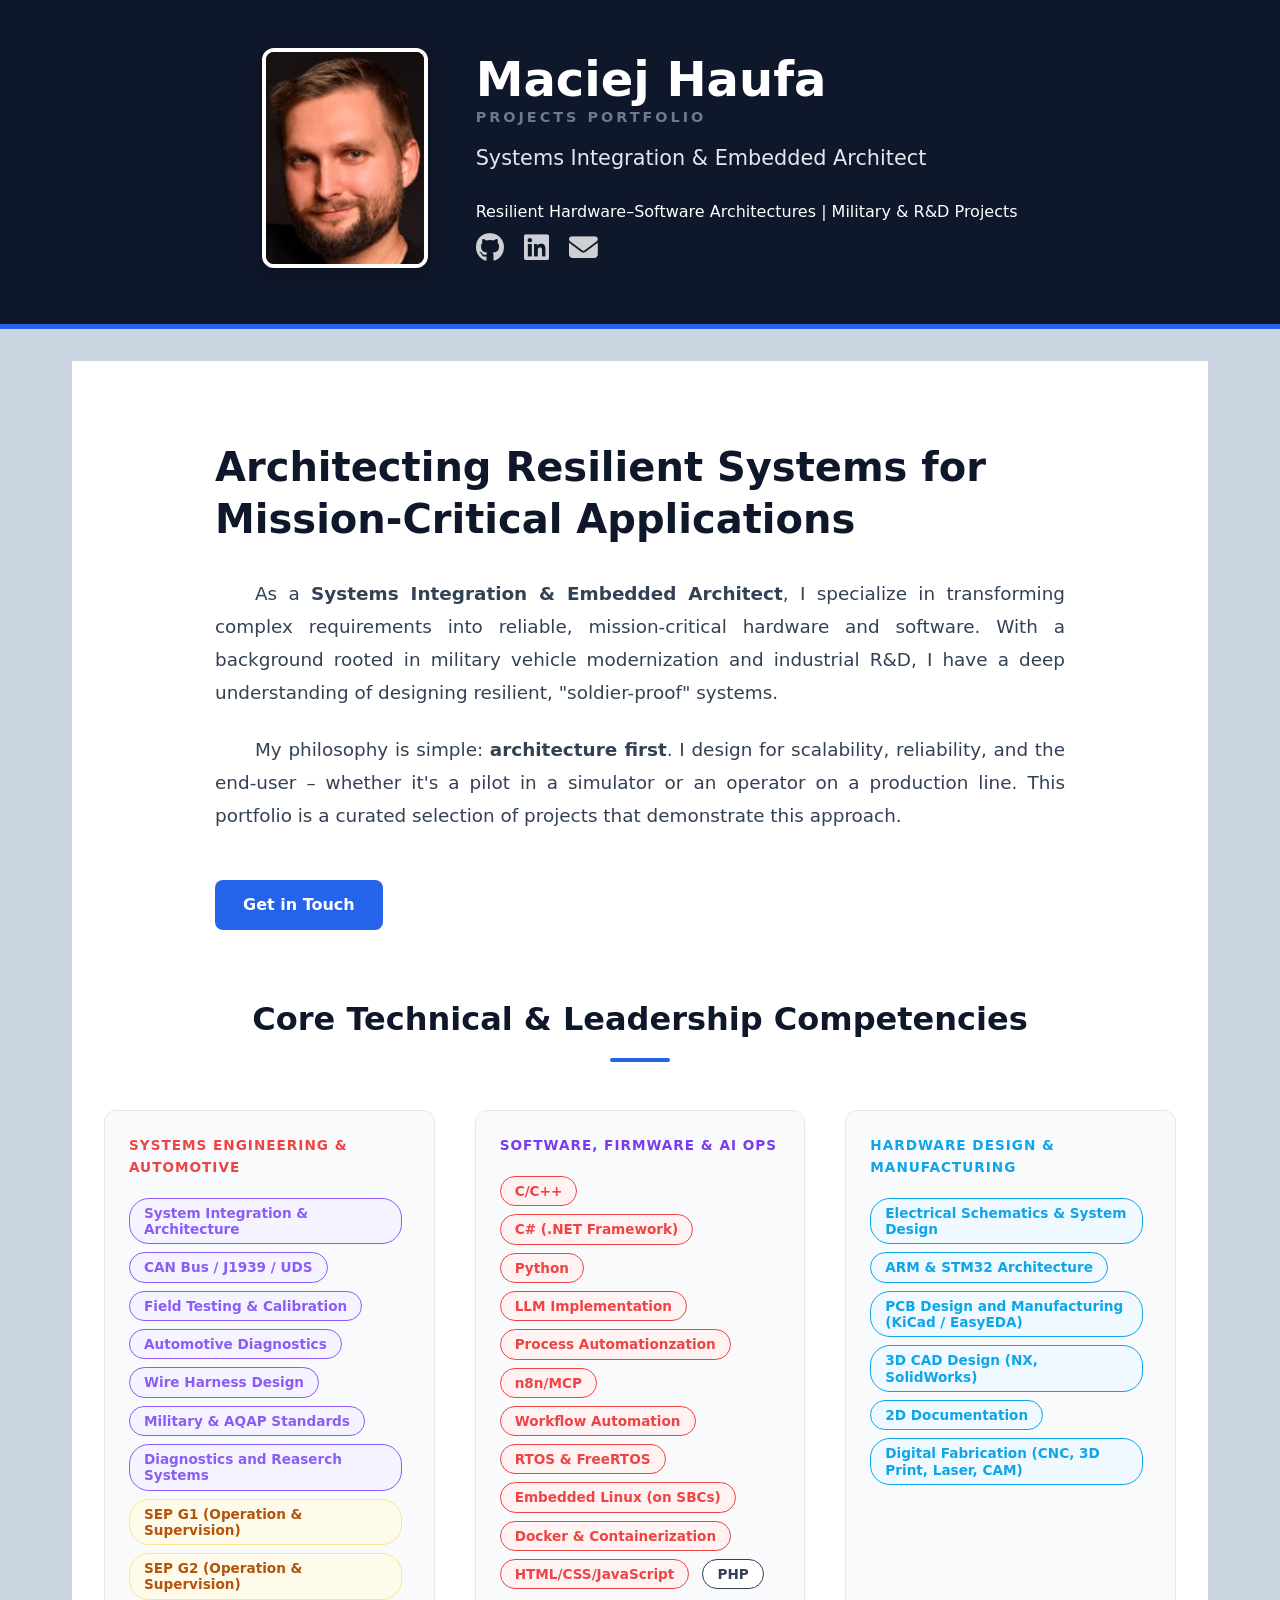
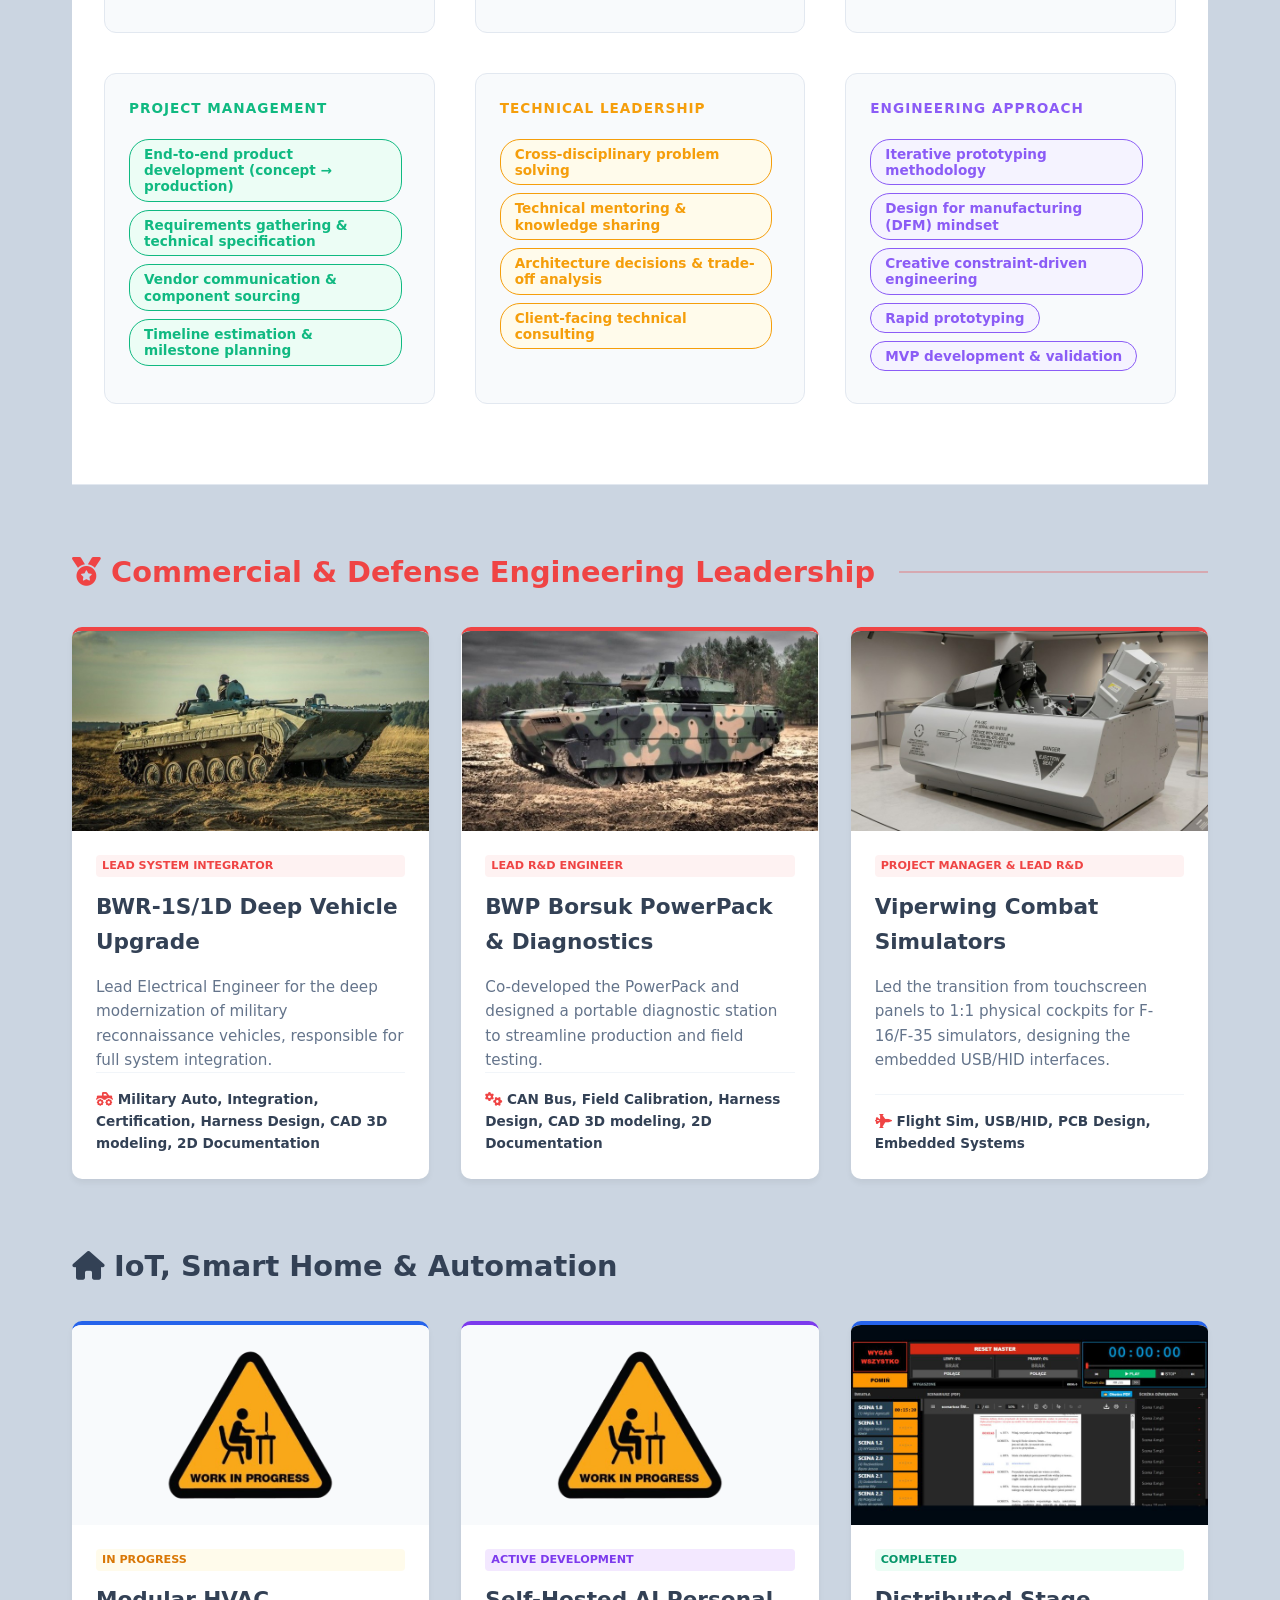
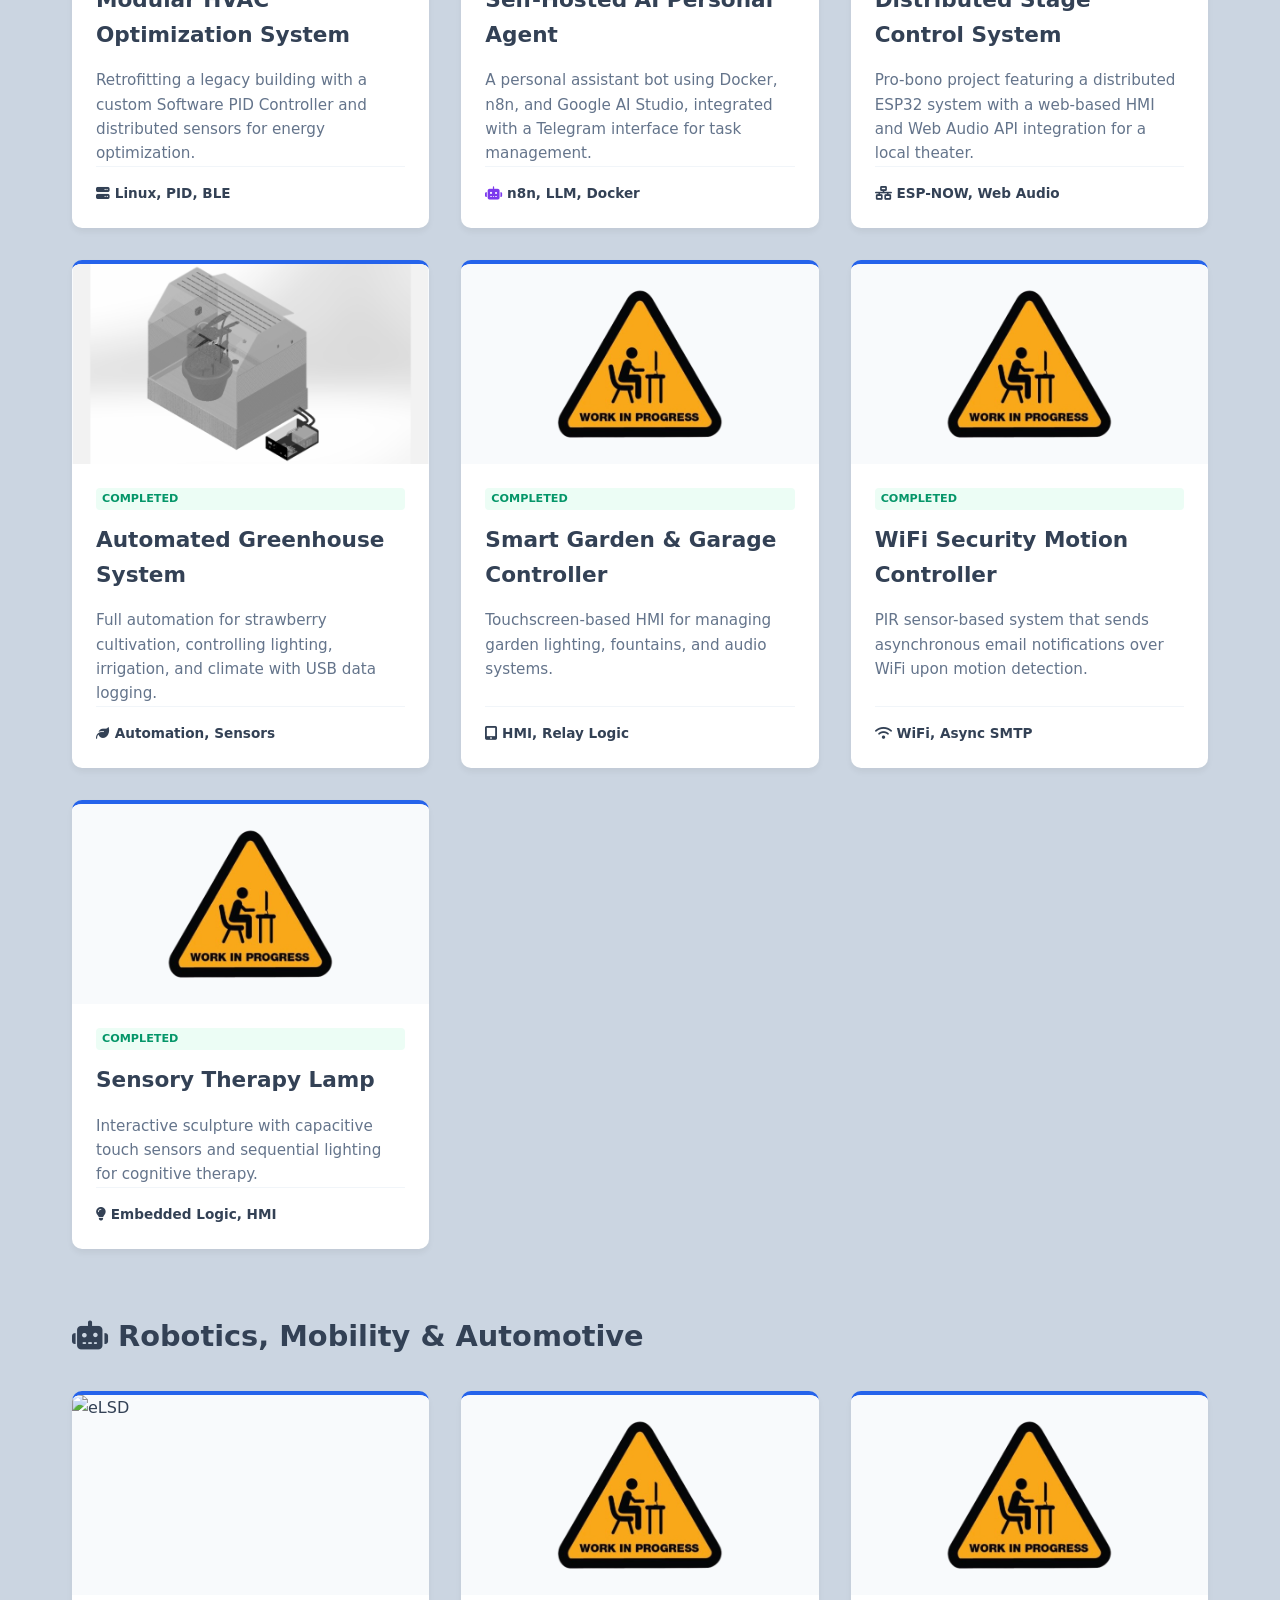
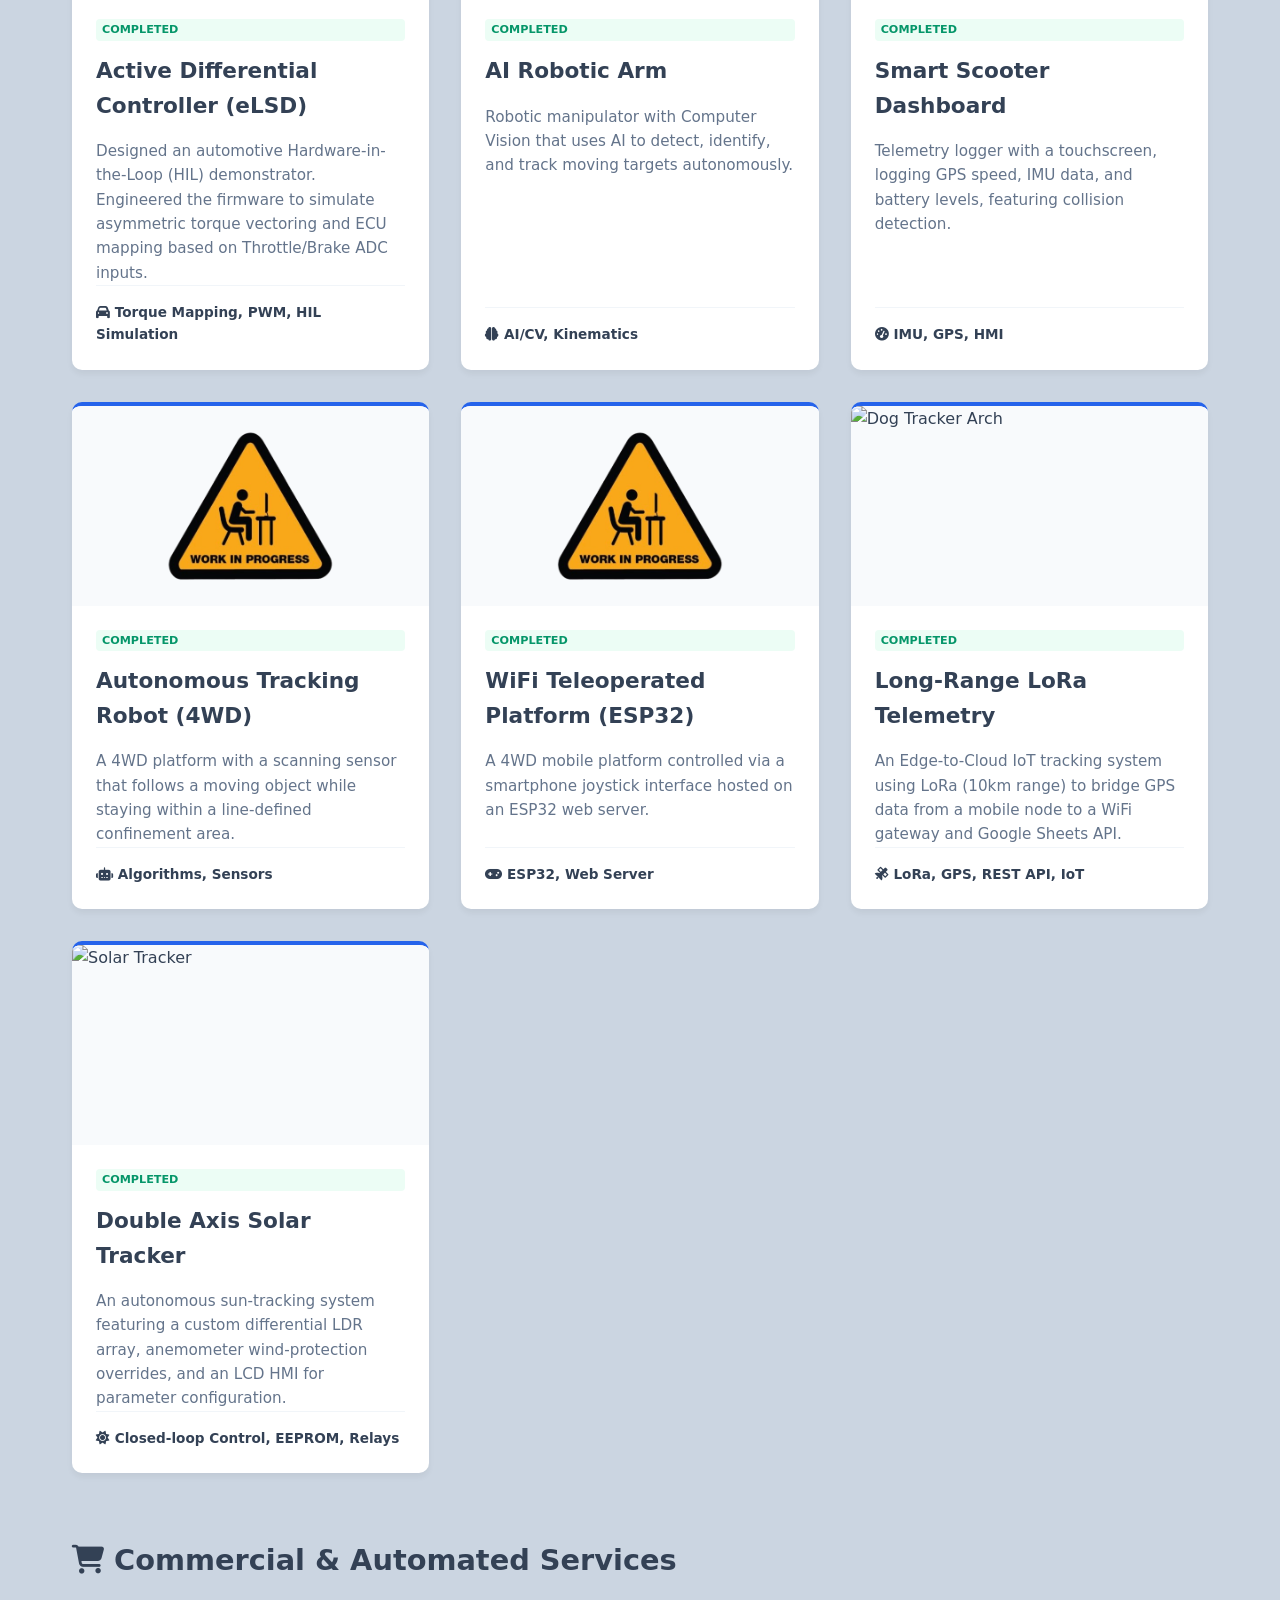
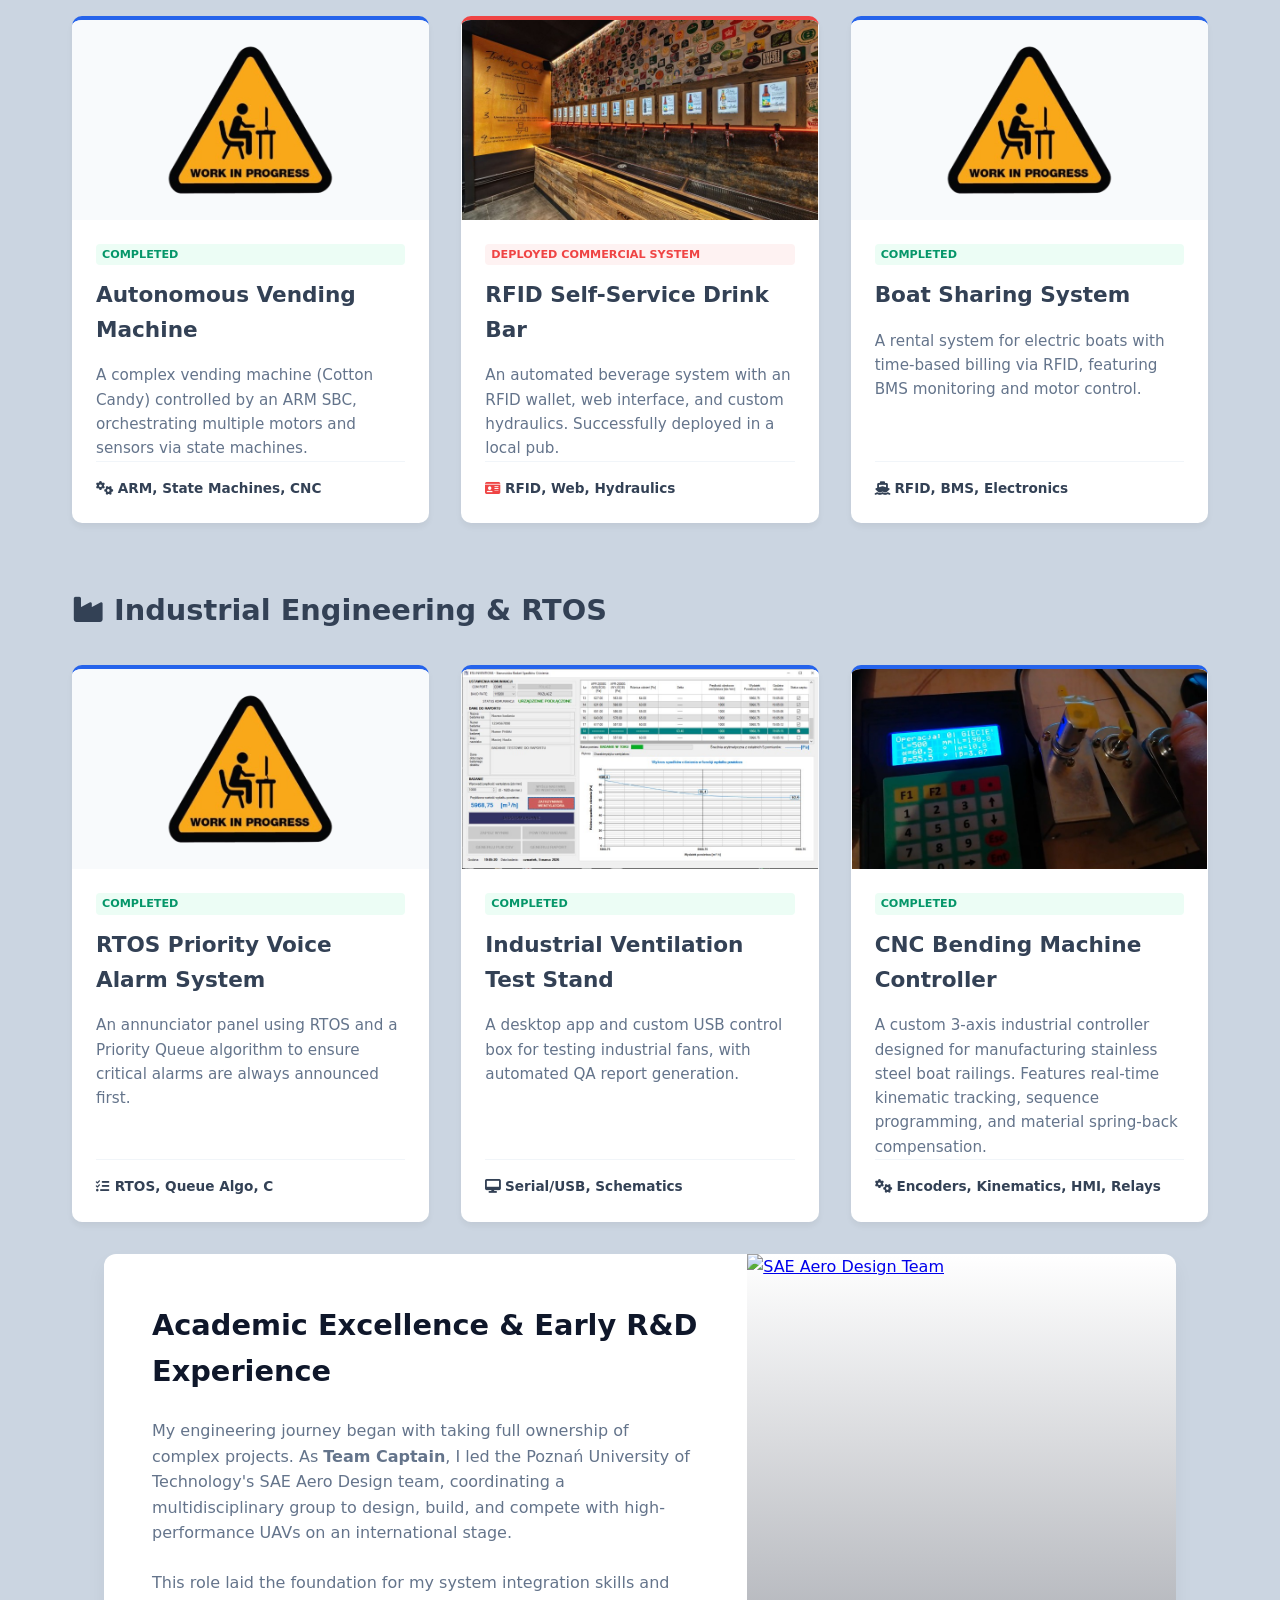
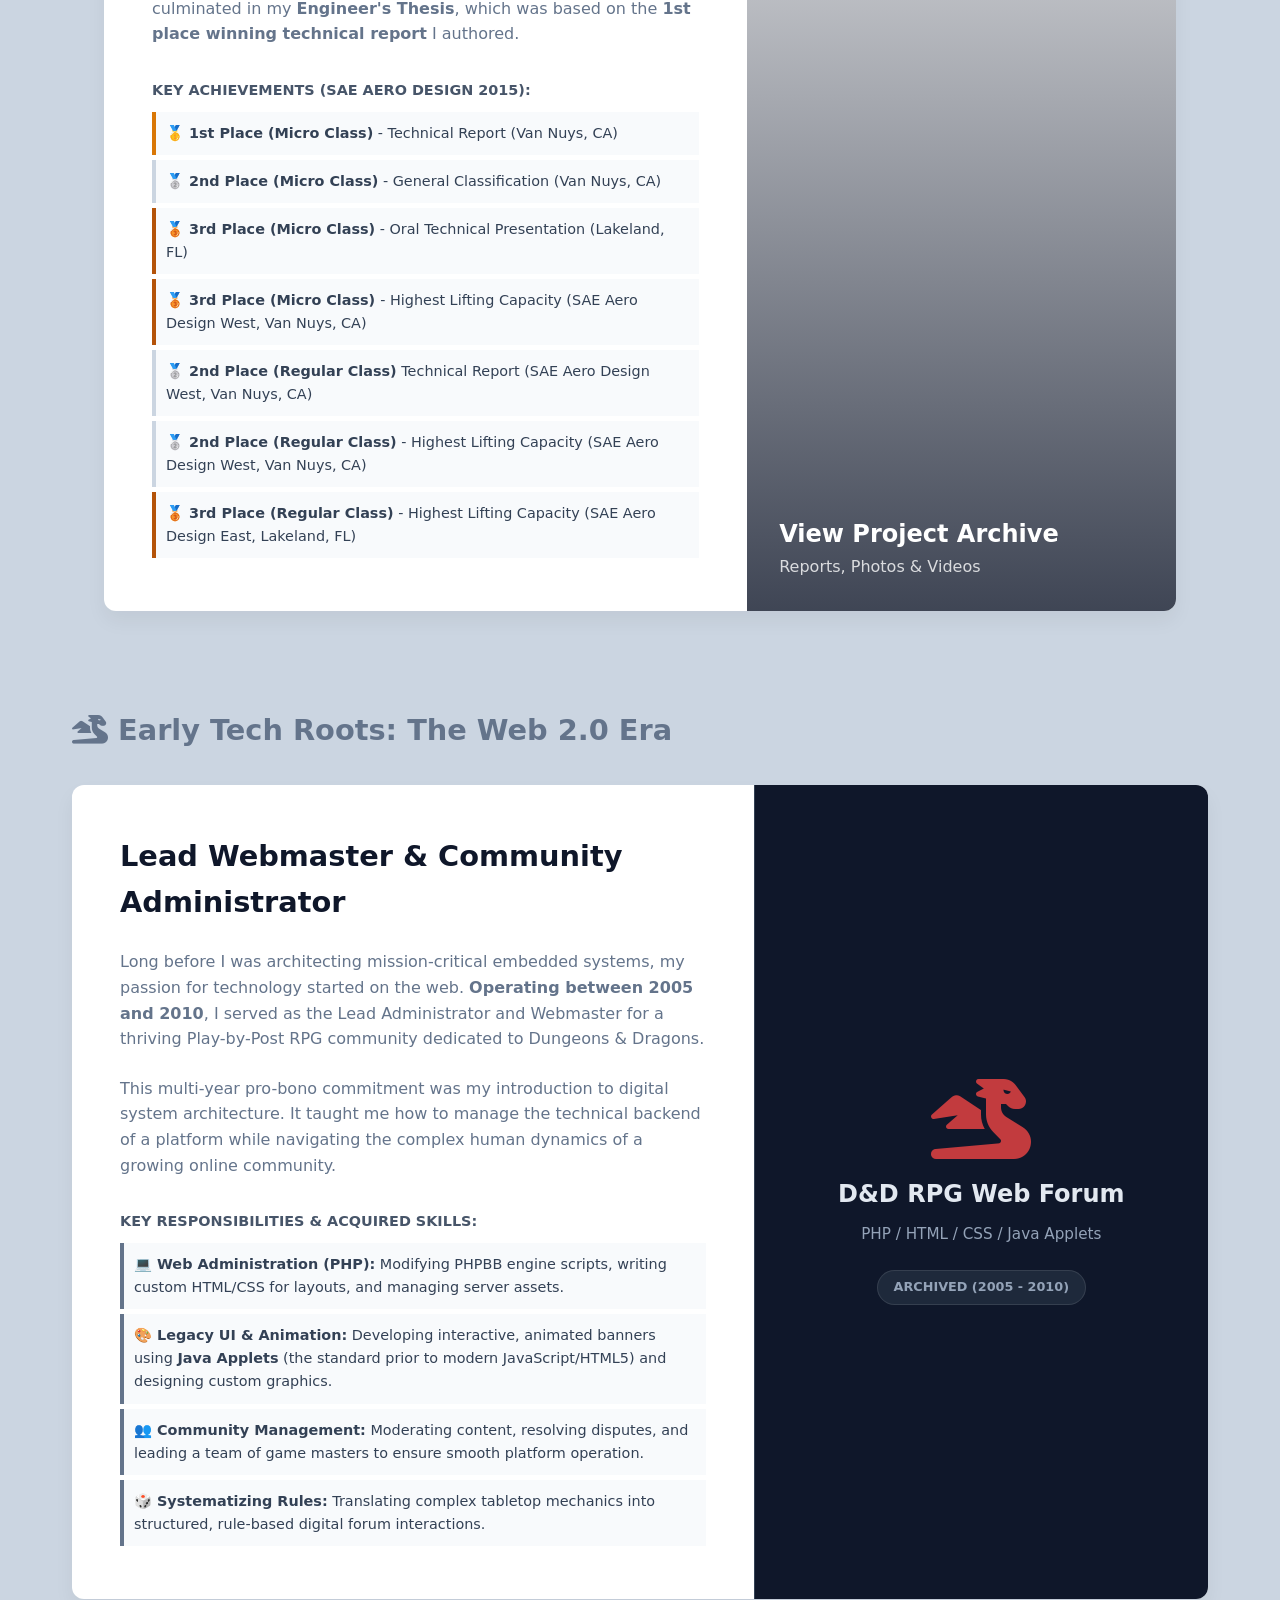
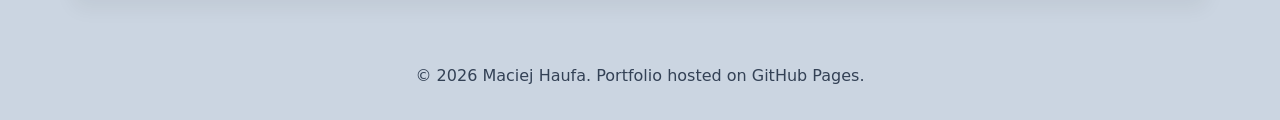
==== index.html @ 53b90d8c "Update index.html" ====
<!DOCTYPE html>
<html lang="en">
<head>
    <meta charset="UTF-8">
    <meta name="viewport" content="width=device-width, initial-scale=1.0">
    <title>Maciej Haufa - Portfolio</title>
    <!-- Social Media Meta Tags -->
    <meta property="og:title" content="Maciej Haufa - Engineering Portfolio">
    <meta property="og:description" content="Systems Integration & Embedded Architect">
    <meta property="og:image" content="https://raw.githubusercontent.com/maciejhaufa-dev/maciejhaufa-dev.github.io/main/images/og-image.jpg">
    <meta property="og:url" content="https://maciejhaufa-dev.github.io">
    <meta name="twitter:card" content="summary_large_image">
    <!-- Ikony -->
    <link rel="stylesheet" href="https://cdnjs.cloudflare.com/ajax/libs/font-awesome/6.4.0/css/all.min.css">
    <!-- plik CSS -->
    <link rel="stylesheet" href="css/style.css">
</head>
<body>

    <header>
        <div class="header-content">
            <div class="header-photo">
                <img src="images/profile.jpg" alt="Maciej Haufa" class="profile-img" onerror="this.style.display='none'">
            </div>
            <div class="header-text">
                <h1>Maciej Haufa</h1>
                <div class="portfolio-label">Projects Portfolio</div>
                <p class="subtitle">Systems Integration & Embedded Architect</p>
                <p class="tagline">Resilient Hardware–Software Architectures | Military & R&D Projects</p>
                <div class="social-links">
                    <a href="https://github.com/maciejhaufa-dev" target="_blank" title="GitHub"><i class="fab fa-github"></i></a>
                    <a href="https://www.linkedin.com/in/maciej-h-b23369161/" target="_blank" title="LinkedIn"><i class="fab fa-linkedin"></i></a>
                    <a href="mailto:maciej.haufa@gmail.com" title="Email"><i class="fas fa-envelope"></i></a>
                </div>
            </div>
        </div>
    </header>

       <div class="container">    
<!-- ================== BIO & SKILLS SECTION ================== -->
<section class="intro-section">
    <div class="intro-container">

        <!-- LEWA KOLUMNA: BIO -->
        <div class="intro-text">
            <h2>Architecting Resilient Systems for Mission-Critical Applications</h2>
            <p>
                As a <strong>Systems Integration & Embedded Architect</strong>, I specialize in transforming complex requirements into reliable, mission-critical hardware and software. With a background rooted in military vehicle modernization and industrial R&D, I have a deep understanding of designing resilient, "soldier-proof" systems.
            </p>
            <p>
                My philosophy is simple: <strong>architecture first</strong>. I design for scalability, reliability, and the end-user – whether it's a pilot in a simulator or an operator on a production line. This portfolio is a curated selection of projects that demonstrate this approach.
            </p>
            <a href="mailto:maciej.haufa@gmail.com" class="contact-btn">Get in Touch</a>
        </div>

        <!-- PRAWA KOLUMNA: SKILLS (teraz jako oddzielny blok na dole) -->
<div class="skills-section-wrapper">
    <h3 class="skills-main-title">Core Technical & Leadership Competencies</h3>
    
<div class="skills-showcase">
            <div class="skills-group">
                <span class="skills-label" style="color: #ef4444;">Systems Engineering & Automotive</span>
                <span class="skill-tag skill-hw">System Integration & Architecture</span>
                <span class="skill-tag skill-hw">CAN Bus / J1939 / UDS</span>
                <span class="skill-tag skill-hw">Field Testing & Calibration</span>
                <span class="skill-tag skill-hw">Automotive Diagnostics</span>
                <span class="skill-tag skill-hw">Wire Harness Design</span>
                <span class="skill-tag skill-hw">Military & AQAP Standards</span>
                <span class="skill-tag skill-hw">Diagnostics and Reaserch Systems</span>
                <span class="skill-tag sep-cert">SEP G1 (Operation & Supervision)</span>
                <span class="skill-tag sep-cert">SEP G2 (Operation & Supervision)</span>
            </div>
            <div class="skills-group">
                <span class="skills-label" style="color: #7c3aed;">Software, Firmware & AI Ops</span>
                <span class="skill-tag skill-a">C/C++</span>
                <span class="skill-tag skill-a">C# (.NET Framework)</span>
                <span class="skill-tag skill-a">Python</span>
                <span class="skill-tag skill-a">LLM Implementation</span>
                <span class="skill-tag skill-a">Process Automationzation</span>
                <span class="skill-tag skill-a">n8n/MCP</span>
                <span class="skill-tag skill-a">Workflow Automation</span>
                <span class="skill-tag skill-a">RTOS & FreeRTOS</span>
                <span class="skill-tag skill-a">Embedded Linux (on SBCs)</span>
                <span class="skill-tag skill-a">Docker & Containerization</span>
                <span class="skill-tag skill-a">HTML/CSS/JavaScript</span>
                <span class="skill-tag skill-sw">PHP</span>
            </div>
            <div class="skills-group">
                <span class="skills-label" style="color: var(--accent-hw);">Hardware Design & Manufacturing</span>
                <span class="skill-tag skill-b">Electrical Schematics & System Design</span>              
                <span class="skill-tag skill-b">ARM & STM32 Architecture</span>
                <span class="skill-tag skill-b">PCB Design and Manufacturing (KiCad / EasyEDA)</span>
                <span class="skill-tag skill-b">3D CAD Design (NX, SolidWorks)</span>
                <span class="skill-tag skill-b">2D Documentation</span>
                <span class="skill-tag skill-b">Digital Fabrication (CNC, 3D Print, Laser, CAM)</span>

            </div>
            <!-- PROJECT MANAGEMENT -->
            <div class="skills-group">
                <span class="skills-label" style="color: #10b981;">Project Management</span>
                <span class="skill-tag skill-pm">End-to-end product development (concept → production)</span>
                <span class="skill-tag skill-pm">Requirements gathering & technical specification</span>
                <span class="skill-tag skill-pm">Vendor communication & component sourcing</span>
                <span class="skill-tag skill-pm">Timeline estimation & milestone planning</span>
            </div>
            
            <!-- TECHNICAL LEADERSHIP -->
            <div class="skills-group">
                <span class="skills-label" style="color: #f59e0b;">Technical Leadership</span>
                <span class="skill-tag skill-lead">Cross-disciplinary problem solving</span>
                <span class="skill-tag skill-lead">Technical mentoring & knowledge sharing</span>
                <span class="skill-tag skill-lead">Architecture decisions & trade-off analysis</span>
                <span class="skill-tag skill-lead">Client-facing technical consulting</span>
            </div>
            
            <!-- APPROACH -->
            <div class="skills-group">
                <span class="skills-label" style="color: #8b5cf6;">Engineering Approach</span>
                <span class="skill-tag skill-approach">Iterative prototyping methodology</span>
                <span class="skill-tag skill-approach">Design for manufacturing (DFM) mindset</span>
                <span class="skill-tag skill-approach">Creative constraint-driven engineering</span>
                <span class="skill-tag skill-approach">Rapid prototyping</span>
                <span class="skill-tag skill-approach">MVP development & validation</span>
            </div>
        </div>

    </div>
</div>
      
        
</section>
    
    
   
        <!-- CATEGORY 0: FLAGSHIP PROJECTS -->
        <div class="category-header">
            <h2 style="color: #ef4444;"><i class="fas fa-medal"></i> Commercial & Defense Engineering Leadership</h2>
            <div class="category-line" style="background: #ef4444; opacity: 0.3;"></div>
        </div>
        <div class="project-grid">

            <a href="projects/bwr-upgrade.html" class="project-card-link">
                <div class="project-card" style="border-top-color: #ef4444;">
                    <div class="card-thumbnail"><img src="images/bwr-upgrade.jpg" alt="BWR Upgrade"></div>
                    <div class="card-content">
                        <span class="status done" style="color: #ef4444; background: #fef2f2;">Lead System Integrator</span>
                        <h3>BWR-1S/1D Deep Vehicle Upgrade</h3>
                        <p class="project-desc">Lead Electrical Engineer for the deep modernization of military reconnaissance vehicles, responsible for full system integration.</p>
                        <div class="tech-stack-mini"><i class="fas fa-truck-monster" style="color: #ef4444;"></i> Military Auto, Integration, Certification, Harness Design, CAD 3D modeling, 2D Documentation</div>
                    </div>
                </div>
            </a>

            <a href="projects/borsuk-powerpack.html" class="project-card-link">
                <div class="project-card" style="border-top-color: #ef4444;">
                    <div class="card-thumbnail"><img src="images/borsuk.jpg" alt="Borsuk PowerPack"></div>
                    <div class="card-content">
                        <span class="status done" style="color: #ef4444; background: #fef2f2;">Lead R&D Engineer</span>
                        <h3>BWP Borsuk PowerPack & Diagnostics</h3>
                        <p class="project-desc">Co-developed the PowerPack and designed a portable diagnostic station to streamline production and field testing.</p>
                        <div class="tech-stack-mini"><i class="fas fa-cogs" style="color: #ef4444;"></i> CAN Bus, Field Calibration, Harness Design, CAD 3D modeling, 2D Documentation</div>
                    </div>
                </div>
            </a>

            <a href="projects/viperwing-simulators.html" class="project-card-link">
                <div class="project-card" style="border-top-color: #ef4444;">
                    <div class="card-thumbnail"><img src="images/viperwing.jpg" alt="Viperwing Simulators"></div>
                    <div class="card-content">
                        <span class="status done" style="color: #ef4444; background: #fef2f2;">Project Manager & Lead R&D</span>
                        <h3>Viperwing Combat Simulators</h3>
                        <p class="project-desc">Led the transition from touchscreen panels to 1:1 physical cockpits for F-16/F-35 simulators, designing the embedded USB/HID interfaces.</p>
                        <div class="tech-stack-mini"><i class="fas fa-fighter-jet" style="color: #ef4444;"></i> Flight Sim, USB/HID, PCB Design, Embedded Systems</div>
                    </div>
                </div>
            </a>
        </div>
        
        <!-- CATEGORY 1: IoT & Smart Home -->
        <div class="category-header">
            <h2><i class="fas fa-home"></i> IoT, Smart Home & Automation</h2>
            <div class="category-line"></div>
        </div>
        <div class="project-grid">

            <a href="javascript:void(0)" class="project-card-link" onclick="alert('Page under construction. Please check back soon!')">
                <div class="project-card">
                    <div class="card-thumbnail"><img src="images/work-in-progress.svg" alt="HVAC System"></div> <!-- hvac-system.jpg -->
                    <div class="card-content">
                        <span class="status wip">In Progress</span>
                        <h3>Modular HVAC Optimization System</h3>
                        <p class="project-desc">Retrofitting a legacy building with a custom Software PID Controller and distributed sensors for energy optimization.</p>
                        <div class="tech-stack-mini"><i class="fas fa-server"></i> Linux, PID, BLE</div>
                    </div>
                </div>
            </a>

            <a href="javascript:void(0)" class="project-card-link" onclick="alert('Page under construction. Please check back soon!')">
                <div class="project-card" style="border-top-color: #7c3aed;">
                    <div class="card-thumbnail"><img src="images/work-in-progress.svg" alt="AI Agent"></div> <!-- ai-agent.jpg -->
                    <div class="card-content">
                        <span class="status wip" style="color: #7c3aed; background: #f3e8ff;">Active Development</span>
                        <h3>Self-Hosted AI Personal Agent</h3>
                        <p class="project-desc">A personal assistant bot using Docker, n8n, and Google AI Studio, integrated with a Telegram interface for task management.</p>
                        <div class="tech-stack-mini"><i class="fas fa-robot" style="color: #7c3aed;"></i> n8n, LLM, Docker</div>
                    </div>
                </div>
            </a>
            
            <a href="projects/stage-system.html" class="project-card-link">
                <div class="project-card">
                    <div class="card-thumbnail"><img src="images/stage-system.jpg" alt="Stage System"></div>
                    <div class="card-content">
                        <span class="status done">Completed</span>
                        <h3>Distributed Stage Control System</h3>
                        <p class="project-desc">Pro-bono project featuring a distributed ESP32 system with a web-based HMI and Web Audio API integration for a local theater.</p>
                        <div class="tech-stack-mini"><i class="fas fa-network-wired"></i> ESP-NOW, Web Audio</div>
                    </div>
                </div>
            </a>

             <a href="projects/automated-greenhouse.html" class="project-card-link">
                <div class="project-card">
                    <div class="card-thumbnail"><img src="images/greenhouse-3d.png" alt="Greenhouse System"></div> <!--greenhouse.jpg-->
                    <div class="card-content">
                        <span class="status done">Completed</span>
                        <h3>Automated Greenhouse System</h3>
                        <p class="project-desc">Full automation for strawberry cultivation, controlling lighting, irrigation, and climate with USB data logging.</p>
                        <div class="tech-stack-mini"><i class="fas fa-leaf"></i> Automation, Sensors</div>
                    </div>
                </div>
            </a>

            <a href="javascript:void(0)" class="project-card-link" onclick="alert('Page under construction. Please check back soon!')">
                <div class="project-card">
                    <div class="card-thumbnail"><img src="images/work-in-progress.svg" alt="Garden Controller"></div> <!--garden-controller.jpg-->
                    <div class="card-content">
                        <span class="status done">Completed</span>
                        <h3>Smart Garden & Garage Controller</h3>
                        <p class="project-desc">Touchscreen-based HMI for managing garden lighting, fountains, and audio systems.</p>
                        <div class="tech-stack-mini"><i class="fas fa-tablet-alt"></i> HMI, Relay Logic</div>
                    </div>
                </div>
            </a>

            <a href="javascript:void(0)" class="project-card-link" onclick="alert('Page under construction. Please check back soon!')">
                <div class="project-card">
                    <div class="card-thumbnail"><img src="images/work-in-progress.svg" alt="Motion Controller"></div> <!--motion-controller.jpg-->
                    <div class="card-content">
                        <span class="status done">Completed</span>
                        <h3>WiFi Security Motion Controller</h3>
                        <p class="project-desc">PIR sensor-based system that sends asynchronous email notifications over WiFi upon motion detection.</p>
                        <div class="tech-stack-mini"><i class="fas fa-wifi"></i> WiFi, Async SMTP</div>
                    </div>
                </div>
            </a>
            
            <a href="javascript:void(0)" class="project-card-link" onclick="alert('Page under construction. Please check back soon!')">
                <div class="project-card">
                    <div class="card-thumbnail"><img src="images/work-in-progress.svg" alt="Therapy Lamp"></div> <!-- therapy-lamp.jpg -->
                    <div class="card-content">
                        <span class="status done">Completed</span>
                        <h3>Sensory Therapy Lamp</h3>
                        <p class="project-desc">Interactive sculpture with capacitive touch sensors and sequential lighting for cognitive therapy.</p>
                        <div class="tech-stack-mini"><i class="fas fa-lightbulb"></i> Embedded Logic, HMI</div>
                    </div>
                </div>
            </a>
        </div>

        <!-- CATEGORY 2: Robotics, Mobility & Automotive -->
        <div class="category-header">
            <h2><i class="fas fa-robot"></i> Robotics, Mobility & Automotive</h2>
            <div class="category-line"></div>
        </div>
        <div class="project-grid">
                     
            <a href="projects/elsd-differential.html" class="project-card-link">
                <div class="project-card">
                    <div class="card-thumbnail"><img src="images/elsd-hero.jpg" alt="eLSD"></div>
                    <div class="card-content">
                        <span class="status done">Completed</span>
                        <h3>Active Differential Controller (eLSD)</h3>
                        <p class="project-desc">Designed an automotive Hardware-in-the-Loop (HIL) demonstrator. Engineered the firmware to simulate asymmetric torque vectoring and ECU mapping based on Throttle/Brake ADC inputs.</p>
                        <div class="tech-stack-mini"><i class="fas fa-car"></i> Torque Mapping, PWM, HIL Simulation</div>
                    </div>
                </div>
            </a>

            <a href="javascript:void(0)" class="project-card-link" onclick="alert('Page under construction. Please check back soon!')">
                <div class="project-card">
                    <div class="card-thumbnail"><img src="images/work-in-progress.svg" alt="Robotic Arm"></div> <!-- robotic-arm.jpg -->
                    <div class="card-content">
                        <span class="status done">Completed</span>
                        <h3>AI Robotic Arm</h3>
                        <p class="project-desc">Robotic manipulator with Computer Vision that uses AI to detect, identify, and track moving targets autonomously.</p>
                        <div class="tech-stack-mini"><i class="fas fa-brain"></i> AI/CV, Kinematics</div>
                    </div>
                </div>
            </a>

             <a href="javascript:void(0)" class="project-card-link" onclick="alert('Page under construction. Please check back soon!')">
                <div class="project-card">
                    <div class="card-thumbnail"><img src="images/work-in-progress.svg" alt="Scooter Dashboard"></div> <!--scooter-dash.jpg-->
                    <div class="card-content">
                        <span class="status done">Completed</span>
                        <h3>Smart Scooter Dashboard</h3>
                        <p class="project-desc">Telemetry logger with a touchscreen, logging GPS speed, IMU data, and battery levels, featuring collision detection.</p>
                        <div class="tech-stack-mini"><i class="fas fa-tachometer-alt"></i> IMU, GPS, HMI</div>
                    </div>
                </div>
            </a>

            <a href="javascript:void(0)" class="project-card-link" onclick="alert('Page under construction. Please check back soon!')">
                <div class="project-card">
                    <div class="card-thumbnail"><img src="images/work-in-progress.svg" alt="Robot Follower"></div><!--robot-follower.jpg-->
                    <div class="card-content">
                        <span class="status done">Completed</span>
                        <h3>Autonomous Tracking Robot (4WD)</h3>
                        <p class="project-desc">A 4WD platform with a scanning sensor that follows a moving object while staying within a line-defined confinement area.</p>
                        <div class="tech-stack-mini"><i class="fas fa-robot"></i> Algorithms, Sensors</div>
                    </div>
                </div>
            </a>

            <a href="javascript:void(0)" class="project-card-link" onclick="alert('Page under construction. Please check back soon!')">
                <div class="project-card">
                    <div class="card-thumbnail"><img src="images/work-in-progress.svg" alt="WiFi Platform"></div> <!--wifi-platform.jpg-->
                    <div class="card-content">
                        <span class="status done">Completed</span>
                        <h3>WiFi Teleoperated Platform (ESP32)</h3>
                        <p class="project-desc">A 4WD mobile platform controlled via a smartphone joystick interface hosted on an ESP32 web server.</p>
                        <div class="tech-stack-mini"><i class="fas fa-gamepad"></i> ESP32, Web Server</div>
                    </div>
                </div>
            </a>
            <a href="projects/lora-dog-tracker.html" class="project-card-link">
                <div class="project-card">
                    <div class="card-thumbnail"><img src="images/dog-tracker-arch.png" alt="Dog Tracker Arch"></div>
                    <div class="card-content">
                        <span class="status done">Completed</span>
                        <h3>Long-Range LoRa Telemetry</h3>
                        <p class="project-desc">An Edge-to-Cloud IoT tracking system using LoRa (10km range) to bridge GPS data from a mobile node to a WiFi gateway and Google Sheets API.</p>
                        <div class="tech-stack-mini"><i class="fas fa-satellite"></i> LoRa, GPS, REST API, IoT</div>
                    </div>
                </div>
            </a>
            <a href="projects/solar-tracker.html" class="project-card-link">
                 <div class="project-card">
                    <div class="card-thumbnail"><img src="images/solar-tracker-3d.jpg" alt="Solar Tracker"></div>
                    <div class="card-content">
                        <span class="status done">Completed</span>
                        <h3>Double Axis Solar Tracker</h3>
                        <p class="project-desc">An autonomous sun-tracking system featuring a custom differential LDR array, anemometer wind-protection overrides, and an LCD HMI for parameter configuration.</p>
                        <div class="tech-stack-mini"><i class="fas fa-sun"></i> Closed-loop Control, EEPROM, Relays</div>
                    </div>
                 </div>
            </a>
        </div>

        <!-- CATEGORY 3: Commercial & Automated Services -->
        <div class="category-header">
            <h2><i class="fas fa-shopping-cart"></i> Commercial & Automated Services</h2>
            <div class="category-line"></div>
        </div>
        <div class="project-grid">

            <a href="javascript:void(0)" class="project-card-link" onclick="alert('Page under construction. Please check back soon!')">
                <div class="project-card">
                    <div class="card-thumbnail"><img src="images/work-in-progress.svg" alt="Vending Machine"></div> <!--cotton-candy.jpg-->
                    <div class="card-content">
                        <span class="status done">Completed</span>
                        <h3>Autonomous Vending Machine</h3>
                        <p class="project-desc">A complex vending machine (Cotton Candy) controlled by an ARM SBC, orchestrating multiple motors and sensors via state machines.</p>
                        <div class="tech-stack-mini"><i class="fas fa-cogs"></i> ARM, State Machines, CNC</div>
                    </div>
                </div>
            </a>

                <a href="projects/rfid-drink-bar.htm" class="project-card-link">
                <div class="project-card" style="border-top-color: #ef4444;">
                    <div class="card-thumbnail"><img src="images/eta-rfid-bar.jpg" alt="RFID Drink Bar"></div> <!--drink-bar.jpg-->
                    <div class="card-content">
                        <span class="status done" style="color: #ef4444; background: #fef2f2;">Deployed Commercial System</span>
                        <h3>RFID Self-Service Drink Bar</h3>
                        <p class="project-desc">An automated beverage system with an RFID wallet, web interface, and custom hydraulics. Successfully deployed in a local pub.</p>
                        <div class="tech-stack-mini"><i class="fas fa-id-card" style="color: #ef4444;"></i> RFID, Web, Hydraulics</div>
                    </div>
                </div>
            </a>

            <a href="javascript:void(0)" class="project-card-link" onclick="alert('Page under construction. Please check back soon!')">
                <div class="project-card">
                    <div class="card-thumbnail"><img src="images/work-in-progress.svg" alt="Boat Sharing"></div> <!--boat-sharing.jpg-->
                    <div class="card-content">
                        <span class="status done">Completed</span>
                        <h3>Boat Sharing System</h3>
                        <p class="project-desc">A rental system for electric boats with time-based billing via RFID, featuring BMS monitoring and motor control.</p>
                        <div class="tech-stack-mini"><i class="fas fa-ship"></i> RFID, BMS, Electronics</div>
                    </div>
                </div>
            </a>
        </div>

        <!-- CATEGORY 4: Industrial Engineering & RTOS -->
        <div class="category-header">
            <h2><i class="fas fa-industry"></i> Industrial Engineering & RTOS</h2>
            <div class="category-line"></div>
        </div>
        <div class="project-grid">

            <a href="javascript:void(0)" class="project-card-link" onclick="alert('Page under construction. Please check back soon!')">
                <div class="project-card">
                    <div class="card-thumbnail"><img src="images/work-in-progress.svg" alt="RTOS Alarm"></div> <!--rtos-alarm.jpg-->
                    <div class="card-content">
                        <span class="status done">Completed</span>
                        <h3>RTOS Priority Voice Alarm System</h3>
                        <p class="project-desc">An annunciator panel using RTOS and a Priority Queue algorithm to ensure critical alarms are always announced first.</p>
                        <div class="tech-stack-mini"><i class="fas fa-tasks"></i> RTOS, Queue Algo, C</div>
                    </div>
                </div>
            </a>

            <a href="projects/sbsc-test-stand.html" class="project-card-link">
                <div class="project-card">
                    <div class="card-thumbnail"><img src="images/sbsc-test-stand.jpg" alt="SBSC Test Stand"></div> 
                    <div class="card-content">
                        <span class="status done">Completed</span>
                        <h3>Industrial Ventilation Test Stand</h3>
                        <p class="project-desc">A desktop app and custom USB control box for testing industrial fans, with automated QA report generation.</p>
                        <div class="tech-stack-mini"><i class="fas fa-desktop"></i> Serial/USB, Schematics</div>
                    </div>
                </div>
            </a>

                        <a href="projects/cnc-bending-machine.html" class="project-card-link">
                <div class="project-card">
                    <div class="card-thumbnail"><img src="images/cnc-bend.jpg" alt="Bending Machine"></div> <!-- Zmień na screen z filmu, np. bending-machine.jpg -->
                    <div class="card-content">
                        <span class="status done">Completed</span>
                        <h3>CNC Bending Machine Controller</h3>
                        <p class="project-desc">
                            A custom 3-axis industrial controller designed for manufacturing stainless steel boat railings. Features real-time kinematic tracking, sequence programming, and material spring-back compensation.
                        </p>
                        <div class="tech-stack-mini"><i class="fas fa-cogs"></i> Encoders, Kinematics, HMI, Relays</div>
                    </div>
                </div>
            </a>
        </div>
        
        <!-- CATEGORY 5: AWARDS & ACHIEVEMENTS -->

<div class="container">
    <div class="academic-card">
        <div class="academic-text">
           <h2>Academic Excellence & Early R&D Experience</h2>
            <p>
                My engineering journey began with taking full ownership of complex projects. As <strong>Team Captain</strong>, I led the Poznań University of Technology's SAE Aero Design team, coordinating a multidisciplinary group to design, build, and compete with high-performance UAVs on an international stage.
            </p>
          <p>
                This role laid the foundation for my system integration skills and culminated in my <strong>Engineer's Thesis</strong>, which was based on the <strong>1st place winning technical report</strong> I authored.
        </p>
            
            <h4 style="margin-bottom: 10px; color: #475569;">Key Achievements (SAE Aero Design 2015):</h4>
            <ul style="list-style: none; padding: 0;">
                <li style="background: #f8fafc; padding: 10px; border-left: 4px solid #d97706; margin-bottom: 5px; font-size: 0.9rem;">
                    <strong>🥇 1st Place (Micro Class)</strong> - Technical Report (Van Nuys, CA)
                </li>
                <li style="background: #f8fafc; padding: 10px; border-left: 4px solid #cbd5e1; margin-bottom: 5px; font-size: 0.9rem;">
                    <strong>🥈 2nd Place (Micro Class)</strong> - General Classification (Van Nuys, CA)
                </li>
                <li style="background: #f8fafc; padding: 10px; border-left: 4px solid #b45309; margin-bottom: 5px; font-size: 0.9rem;">
                    <strong>🥉 3rd Place (Micro Class)</strong> - Oral Technical Presentation (Lakeland, FL)
                </li>
                 <li style="background: #f8fafc; padding: 10px; border-left: 4px solid #b45309; margin-bottom: 5px; font-size: 0.9rem;">
                    <strong>🥉 3rd Place (Micro Class) </strong> - Highest Lifting Capacity (SAE Aero Design West, Van Nuys, CA)
                </li>
                <li style="background: #f8fafc; padding: 10px; border-left: 4px solid #cbd5e1; margin-bottom: 5px; font-size: 0.9rem;">
                    <strong>🥈 2nd Place (Regular Class)</strong> Technical Report (SAE Aero Design West, Van Nuys, CA)
                </li>
                   <li style="background: #f8fafc; padding: 10px; border-left: 4px solid #cbd5e1; margin-bottom: 5px; font-size: 0.9rem;">
                    <strong>🥈 2nd Place (Regular Class)</strong> - Highest Lifting Capacity (SAE Aero Design West, Van Nuys, CA)
                </li>
                   <li style="background: #f8fafc; padding: 10px; border-left: 4px solid #b45309; margin-bottom: 5px; font-size: 0.9rem;">
                    <strong> 🥉 3rd Place (Regular Class)</strong> - Highest Lifting Capacity (SAE Aero Design East, Lakeland, FL)
                </li>
            </ul>
        </div>
        <div class="academic-visual">
            <a href="projects/sae-aero-design.html" class="visual-link">
                <img src="images/sae-team-photo.jpg" alt="SAE Aero Design Team">
                <div class="visual-overlay">
                    <h3>View Project Archive</h3>
                    <p>Reports, Photos & Videos</p>
                </div>
            </a>
        </div>
    </div>
</div>
           
         <!-- EARLY ROOTS / COMMUNITY SECTION -->
        <div class="category-header" style="margin-top: 4rem;">
            <h2 style="color: #64748b;"><i class="fas fa-dragon"></i> Early Tech Roots: The Web 2.0 Era</h2>
            <div class="category-line" style="background: #cbd5e1;"></div>
        </div>

        <div class="academic-card" style="margin-bottom: 4rem;">
            <div class="academic-text">
                <h2>Lead Webmaster & Community Administrator</h2>
                <p>
                    Long before I was architecting mission-critical embedded systems, my passion for technology started on the web. <strong>Operating between 2005 and 2010</strong>, I served as the Lead Administrator and Webmaster for a thriving Play-by-Post RPG community dedicated to Dungeons & Dragons.
                </p>
                <p>
                    This multi-year pro-bono commitment was my introduction to digital system architecture. It taught me how to manage the technical backend of a platform while navigating the complex human dynamics of a growing online community.
                </p>
                
                <h4 style="margin-bottom: 10px; color: #475569;">Key Responsibilities & Acquired Skills:</h4>
                <ul style="list-style: none; padding: 0;">
                    <li style="background: #f8fafc; padding: 10px; border-left: 4px solid #64748b; margin-bottom: 5px; font-size: 0.9rem;">
                        <strong>💻 Web Administration (PHP):</strong> Modifying PHPBB engine scripts, writing custom HTML/CSS for layouts, and managing server assets.
                    </li>
                    <li style="background: #f8fafc; padding: 10px; border-left: 4px solid #64748b; margin-bottom: 5px; font-size: 0.9rem;">
                        <strong>🎨 Legacy UI & Animation:</strong> Developing interactive, animated banners using <strong>Java Applets</strong> (the standard prior to modern JavaScript/HTML5) and designing custom graphics.
                    </li>
                    <li style="background: #f8fafc; padding: 10px; border-left: 4px solid #64748b; margin-bottom: 5px; font-size: 0.9rem;">
                        <strong>👥 Community Management:</strong> Moderating content, resolving disputes, and leading a team of game masters to ensure smooth platform operation.
                    </li>
                    <li style="background: #f8fafc; padding: 10px; border-left: 4px solid #64748b; margin-bottom: 5px; font-size: 0.9rem;">
                        <strong>🎲 Systematizing Rules:</strong> Translating complex tabletop mechanics into structured, rule-based digital forum interactions.
                    </li>
                </ul>
            </div>
            
            <!-- Wizualizacja (Bez linku - statyczny baner Archiwum) -->
            <div class="academic-visual" style="background-color: #0f172a; display: flex; align-items: center; justify-content: center; padding: 2rem; border-left: 1px solid #334155;">
                <div style="text-align: center; color: white;">
                    <i class="fas fa-dragon" style="font-size: 5rem; color: #ef4444; margin-bottom: 1rem; opacity: 0.8;"></i>
                    <h3 style="font-size: 1.5rem; margin-bottom: 0.5rem; color: #e2e8f0;">D&D RPG Web Forum</h3>
                    <p style="color: #94a3b8; font-size: 0.95rem; margin-bottom: 1.5rem;">PHP / HTML / CSS / Java Applets</p>
                    <span style="display: inline-block; padding: 6px 16px; background-color: #1e293b; color: #94a3b8; border-radius: 20px; font-size: 0.8rem; font-weight: 600; border: 1px solid rgba(255,255,255,0.1);">
                        ARCHIVED (2005 - 2010)
                    </span>
                </div>
            </div>
        </div>
           
    <footer>
       <center> <p>&copy; <span id="current-year">2026</span> Maciej Haufa. Portfolio hosted on GitHub Pages.</p></center>
    </footer>

    <script src="js/script.js"></script>

</body>
</html>
---- css/style.css ----
/* =====================================================
   VARIABLES
===================================================== */
:root {
    --primary: #2563eb;
    --primary-dark: #1e40af;
    --dark: #0f172a;
    --light: #cbd5e1;
    --text-main: #334155;
    --text-light: #64748b;
    --accent-hw: #0ea5e9;
    --accent-a: #ef4444;
    --accent-b: #7c3aea;
}

/* =====================================================
   RESET & GLOBAL
===================================================== */
* {
    margin: 0;
    padding: 0;
    box-sizing: border-box;
}
html {
    -webkit-text-size-adjust: 100%;
    overflow-x: hidden;
}
body {
    font-family: 'Segoe UI', system-ui, -apple-system, sans-serif;
    line-height: 1.6;
    color: var(--text-main);
    background: var(--light);
    overflow-x: hidden;
    width: 100%;
}

/* =====================================================
   MAIN HEADER (Portfolio Homepage)
===================================================== */
header {
    background: var(--dark);
    color: white;
    padding: 3rem 2rem;
    border-bottom: 5px solid var(--primary);
}
.header-content {
    max-width: 1000px;
    margin: 0 auto;
    display: flex;
    align-items: center;
    justify-content: center;
    gap: 3rem;
    text-align: left;
}
.profile-img {
    height: 220px;
    width: auto;
    max-width: 100%;
    aspect-ratio: 166/221;
    object-fit: cover;
    border-radius: 12px;
    border: 4px solid white;
    box-shadow: 0 4px 15px rgba(0,0,0,0.3);
}
.header-text h1 {
    font-size: 3rem;
    font-weight: 700;
    line-height: 1.1;
}
.portfolio-label {
    font-size: 0.9rem;
    letter-spacing: 3px;
    text-transform: uppercase;
    opacity: 0.7;
    margin-bottom: 0.8rem;
    font-weight: 600;
    color: #94a3b8;
}
.subtitle {
    font-size: 1.3rem;
    color: #e2e8f0;
    margin-bottom: 1.5rem;
    font-weight: 300;
}
.social-links {
    display: flex;
    gap: 20px;
}
.social-links a {
    color: white;
    font-size: 1.8rem;
    transition: all 0.3s;
    opacity: 0.8;
}
.social-links a:hover {
    color: var(--primary);
    opacity: 1;
    transform: translateY(-3px);
}

/* =====================================================
   MAIN CONTAINER (DODAJEMY GO WOKÓŁ KAFELKÓW)
===================================================== */
.container {
    max-width: 1200px;
    margin: 0 auto;
    padding: 2rem;
}

/* =====================================================
   PROJECT CARDS & GRID
===================================================== */
.category-header {
    display: flex;
    align-items: center;
    margin: 4rem 0 2rem 0;
}
.category-header h2 {
    font-size: 1.8rem;
    margin-right: 1.5rem;
    white-space: normal;
}
.category-line {
    flex-grow: 1;
    height: 2px;
    background: #cbd5e1;
    opacity: 0.5;
}

.project-grid {
    display: grid;
    grid-template-columns: repeat(3, 1fr);
    gap: 2rem;
}

.project-card-link {
    text-decoration: none;
    color: inherit;
    display: flex;
}

.project-card {
    background: white;
    border-radius: 10px;
    box-shadow: 0 4px 6px rgba(0,0,0,0.05);
    display: flex;
    flex-direction: column;
    border-top: 4px solid var(--primary);
    transition: 0.2s;
    width: 100%;
    overflow: hidden;
}

.project-card:hover {
    transform: translateY(-5px);
    box-shadow: 0 10px 15px rgba(0,0,0,0.1);
}

.card-thumbnail {
    width: 100%;
    height: 200px;
    overflow: hidden;
    background-color: #f8fafc; /* Subtelne tło dla niepasujących obrazków */
}

/* === KLUCZOWA ZMIANA #1: PEŁNY OBRAZ W MINIATURZE === */
.card-thumbnail img {
    width: 100%;
    height: 100%;
    object-fit: contain; /* Pokaż cały obrazek, nie ucinaj */
    transition: transform 0.3s ease-in-out;
}

.project-card:hover .card-thumbnail img {
    transform: scale(1.05);
}

.card-content {
    padding: 1.5rem;
    display: flex;
    flex-direction: column;
    flex-grow: 1;
}
.card-content h3 {
    font-size: 1.35rem;
    font-weight: 700;
    margin-bottom: 0.5rem;
}
.status {
    font-size: 0.7rem;
    text-transform: uppercase;
    font-weight: 800;
    margin-bottom: 0.8rem;
    display: inline-block;
    padding: 2px 6px;
    border-radius: 4px;
}
.status.done { color: #059669; background: #ecfdf5; }
.status.wip { color: #d97706; background: #fffbeb; }
.project-desc {
    color: var(--text-light);
    flex-grow: 1;
    margin-top: 0.5rem;
    font-size: 0.95rem;
}
.tech-stack-mini {
    font-size: 0.85rem;
    font-weight: 600;
    border-top: 1px solid #f1f5f9;
    padding-top: 1rem;
    margin-top: auto;
}

/* =====================================================
   RESPONSIVE
===================================================== */
@media (max-width: 1024px) {
    .project-grid {
        grid-template-columns: repeat(2, 1fr);
    }
}

@media (max-width: 768px) {
    .container {
        padding: 1rem;
    }
    .header-content {
        flex-direction: column;
        text-align: center;
        gap: 1.5rem;
    }
    .header-text {
        text-align: center;
    }
    .header-text h1 {
        font-size: 2.2rem;
    }
    .social-links {
        justify-content: center;
    }
    .profile-img {
        width: 180px;
        height: auto;
    }
    .project-grid {
        grid-template-columns: 1fr;
    }
    .category-header {
        flex-direction: column;
        align-items: flex-start;
        gap: 0.5rem;
    }
    .category-header h2 {
        font-size: 1.4rem;
    }
}

/* =====================================================
   BIO & SKILLS SECTION (UKŁAD PIONOWY, WYJUSTOWANY)
===================================================== */

/* Styl dla całej sekcji */
.intro-section {
    background-color: white;
    padding: 5rem 2rem;
    border-bottom: 1px solid #e2e8f0;
}

/* Kontener główny - pionowy układ */
.intro-container {
    max-width: 1200px;
    margin: 0 auto;
    display: flex;
    flex-direction: column;
    gap: 4rem;
}

/* --- BIO (GÓRA) --- */
.intro-text {
    max-width: 850px;
    margin: 0 auto; /* Centruje kontener na środku ekranu */
    text-align: left;
}

.intro-text h2 {
    font-size: 2.5rem;
    line-height: 1.3;
    margin-bottom: 2rem;
    color: var(--dark);
    text-align: left; /* Tytuł od lewej krawędzi kontenera */
}

.intro-text p {
    font-size: 1.15rem;
    line-height: 1.8;
    margin-bottom: 1.5rem;
    text-align: justify; /* Prawa i lewa krawędź równa */
    text-indent: 2.5rem; /* Książkowe wcięcie akapitu */
    hyphens: auto; /* Zapobiega ogromnym przerwom między słowami */
    -webkit-hyphens: auto;
}

.contact-btn {
    display: inline-block;
    padding: 12px 28px;
    margin-top: 1.5rem;
    text-decoration: none;
    font-weight: 600;
    color: white;
    background-color: var(--primary);
    border-radius: 8px;
    transition: background-color 0.3s;
    text-align: center;
    text-indent: 0; /* Reset wcięcia dla przycisku */
}

.contact-btn:hover {
    background-color: var(--primary-dark);
}

/* --- SKILLS GRID (DÓŁ) --- */

/* Nowy kontener spinający cały blok kompetencji */
.skills-section-wrapper {
    width: 100%;
}

/* Nowy elegancki nagłówek dla całej sekcji skilli */
.skills-main-title {
    text-align: center;
    font-size: 2rem;
    color: var(--dark);
    margin-bottom: 3rem;
    position: relative;
}

/* Niebieska linia podkreślająca tytuł (profesjonalny akcent) */
.skills-main-title::after {
    content: "";
    display: block;
    width: 60px;
    height: 4px;
    background-color: var(--primary);
    margin: 0.8rem auto 0;
    border-radius: 2px;
}

.skills-showcase {
    display: grid;
    grid-template-columns: repeat(3, 1fr);
    gap: 2.5rem;
    align-items: start;
}

.skills-group {
    background: #f8fafc;
    padding: 1.5rem;
    border-radius: 12px;
    border: 1px solid #e2e8f0;
    height: 100%;
}

.skills-label {
    display: block;
    text-align: left;
    font-size: 0.85rem;
    text-transform: uppercase;
    letter-spacing: 1px;
    color: var(--text-light);
    margin-bottom: 1.2rem;
    font-weight: 700;
}

/* --- JEDNOLITY STYL DLA TAGÓW ("OUTLINE") --- */
.skills-showcase .skill-tag {
    display: inline-block;
    background: white;
    padding: 6px 14px;
    margin: 0 8px 8px 0;
    border-radius: 20px;
    font-weight: 600;
    font-size: 0.85rem;
    line-height: 1.2;
    border: 1.5px solid;
}

/* Lekkie kolory dla klas z Twojego HTMLa */
.skills-showcase .skill-hw { color: #8b5cf6; border-color: #8b5cf6; background-color: #f5f3ff !important; }
.skills-showcase .skill-b,
.skills-showcase .skill-tag.skill-b { color: #0ea5e9; border-color: #0ea5e9; background-color: #f0f9ff !important; }
.skills-showcase .skill-tag.skill-a { color: #ef4444; border-color: #ef4444; background-color: #fef2f2 !important; }

/* =====================================================
   SOFT SKILLS - NOWE KATEGORIE
===================================================== */
.skills-showcase .skill-tag.skill-pm {
    color: #10b981;
    border-color: #10b981;
    background-color: #ecfdf5 !important;
}

.skills-showcase .skill-tag.skill-lead {
    color: #f59e0b;
    border-color: #f59e0b;
    background-color: #fffbeb !important;
}

.skills-showcase .skill-tag.skill-approach {
    color: #8b5cf6;
    border-color: #8b5cf6;
    background-color: #f5f3ff !important;
}

/* --- RESPONSIVE DLA BIO & SKILLS --- */
@media (max-width: 1024px) {
    .skills-showcase {
        grid-template-columns: repeat(2, 1fr);
    }
}

@media (max-width: 768px) {
    .skills-showcase {
        grid-template-columns: 1fr;
    }
    .intro-text p {
        text-align: left; /* Wyłączenie justowania na telefonie */
        text-indent: 0;   /* Wyłączenie wcięcia na telefonie */
        font-size: 1.05rem;
    }
    .skills-main-title {
        font-size: 1.6rem;
    }
}

/* ######################## DODANO STYLE DO SEKCJI ACHIVENEMTS ##########################*/
/* =====================================================
   ACADEMIC ACHIEVEMENTS SECTION
===================================================== */
.academic-card {
    background-color: white;
    border-radius: 12px;
    box-shadow: 0 10px 20px rgba(0,0,0,0.05);
    display: grid;
    grid-template-columns: 1.5fr 1fr;
    align-items: center;
    overflow: hidden; /* Ważne, żeby obrazek nie wychodził poza zaokrąglone rogi */
}

.academic-text {
    padding: 3rem;
}

.academic-text h2 {
    font-size: 1.8rem;
    color: var(--dark);
    margin-bottom: 1.5rem;
}

.academic-text p {
    color: var(--text-light);
    margin-bottom: 1.5rem;
}

.academic-text h4 {
    margin-top: 2rem;
    margin-bottom: 1rem;
    color: #d97706; /* Złoty akcent */
    text-transform: uppercase;
    font-size: 0.9rem;
}

.academic-text ul {
    list-style: none;
    padding: 0;
}

.academic-text ul li {
    margin-bottom: 0.5rem;
}

.academic-visual {
    height: 100%;
}

.visual-link {
    position: relative;
    display: block;
    height: 100%;
    width: 100%;
}

.visual-link img {
    width: 100%;
    height: 100%;
    object-fit: cover;
    transition: transform 0.4s ease;
}

.visual-link:hover img {
    transform: scale(1.05);
}

.visual-overlay {
    position: absolute;
    inset: 0;
    background: linear-gradient(to top, rgba(15, 23, 42, 0.8), transparent);
    display: flex;
    flex-direction: column;
    justify-content: flex-end;
    padding: 2rem;
    color: white;
    text-align: left;
}

.visual-overlay h3 {
    font-size: 1.5rem;
}

.visual-overlay p {
    opacity: 0.8;
}

@media (max-width: 992px) {
    .academic-card {
        grid-template-columns: 1fr;
    }
    .academic-visual {
        height: 300px; /* Stała wysokość na mobile */
    }
}
/* Styl dla certyfikatów SEP */

.skills-showcase .skill-tag.sep-cert {
    background-color: #fffbeb !important;
    color: #b45309 !important;
    border-color: #fde68a !important;
    font-weight: 600;
}
/* Kontener na całą sekcję z logami w nagłówku podstrony */
.vetted-by {
    margin-top: 2.5rem;
    padding-top: 1.5rem;
    border-top: 1px solid rgba(255, 255, 255, 0.2);
}

/* Tekst nad logami, np. "Judged by..." */
.vetted-by span {
    display: block;
    text-align: center;
    font-size: 0.9rem;
    text-transform: uppercase;
    letter-spacing: 1px;
    color: #94a3b8;
    margin-bottom: 1.5rem;
}

/* Kontener na same loga */
.logo-strip {
    display: flex;
    justify-content: center;
    align-items: center;
    gap: 3rem;
    flex-wrap: wrap;
}

/* Styl dla każdego obrazka z logo */
.logo-strip img {
    height: 80px; /* Stała wysokość dla wszystkich logotypów */
    width: auto;  /* Szerokość dopasowuje się automatycznie */
    
   
    filter: grayscale(100%) brightness(1.5); /* Zamienia logo na skalę szarości i lekko je rozjaśnia */
    
    opacity: 0.7; /* Lekko je przygasza, żeby nie rzucało się w oczy */
    transition: all 0.3s; /* Płynne przejście efektu */
}

/* Efekt po najechaniu myszką */
.logo-strip img:hover {
    filter: none; /* Zdejmuje filtr - logo staje się kolorowe (jeśli jest) i w oryginalnej jasności */
    opacity: 1;   /* Pełna widoczność */
}

/* =====================================================
  ROZJAŚNIENIE CIEMNEGO LOGO
===================================================== */

/* Specjalny styl dla ciemnych logotypów, które trzeba "odwrócić" */
.logo-strip .logo-inverted {
    filter: brightness(0) invert(1); /* Magiczny trik: zamienia czarne na białe */
    opacity: 0.7;
}

.logo-strip .logo-inverted:hover {
    filter: none; /* Po najechaniu wraca do oryginału */
    opacity: 1;
}
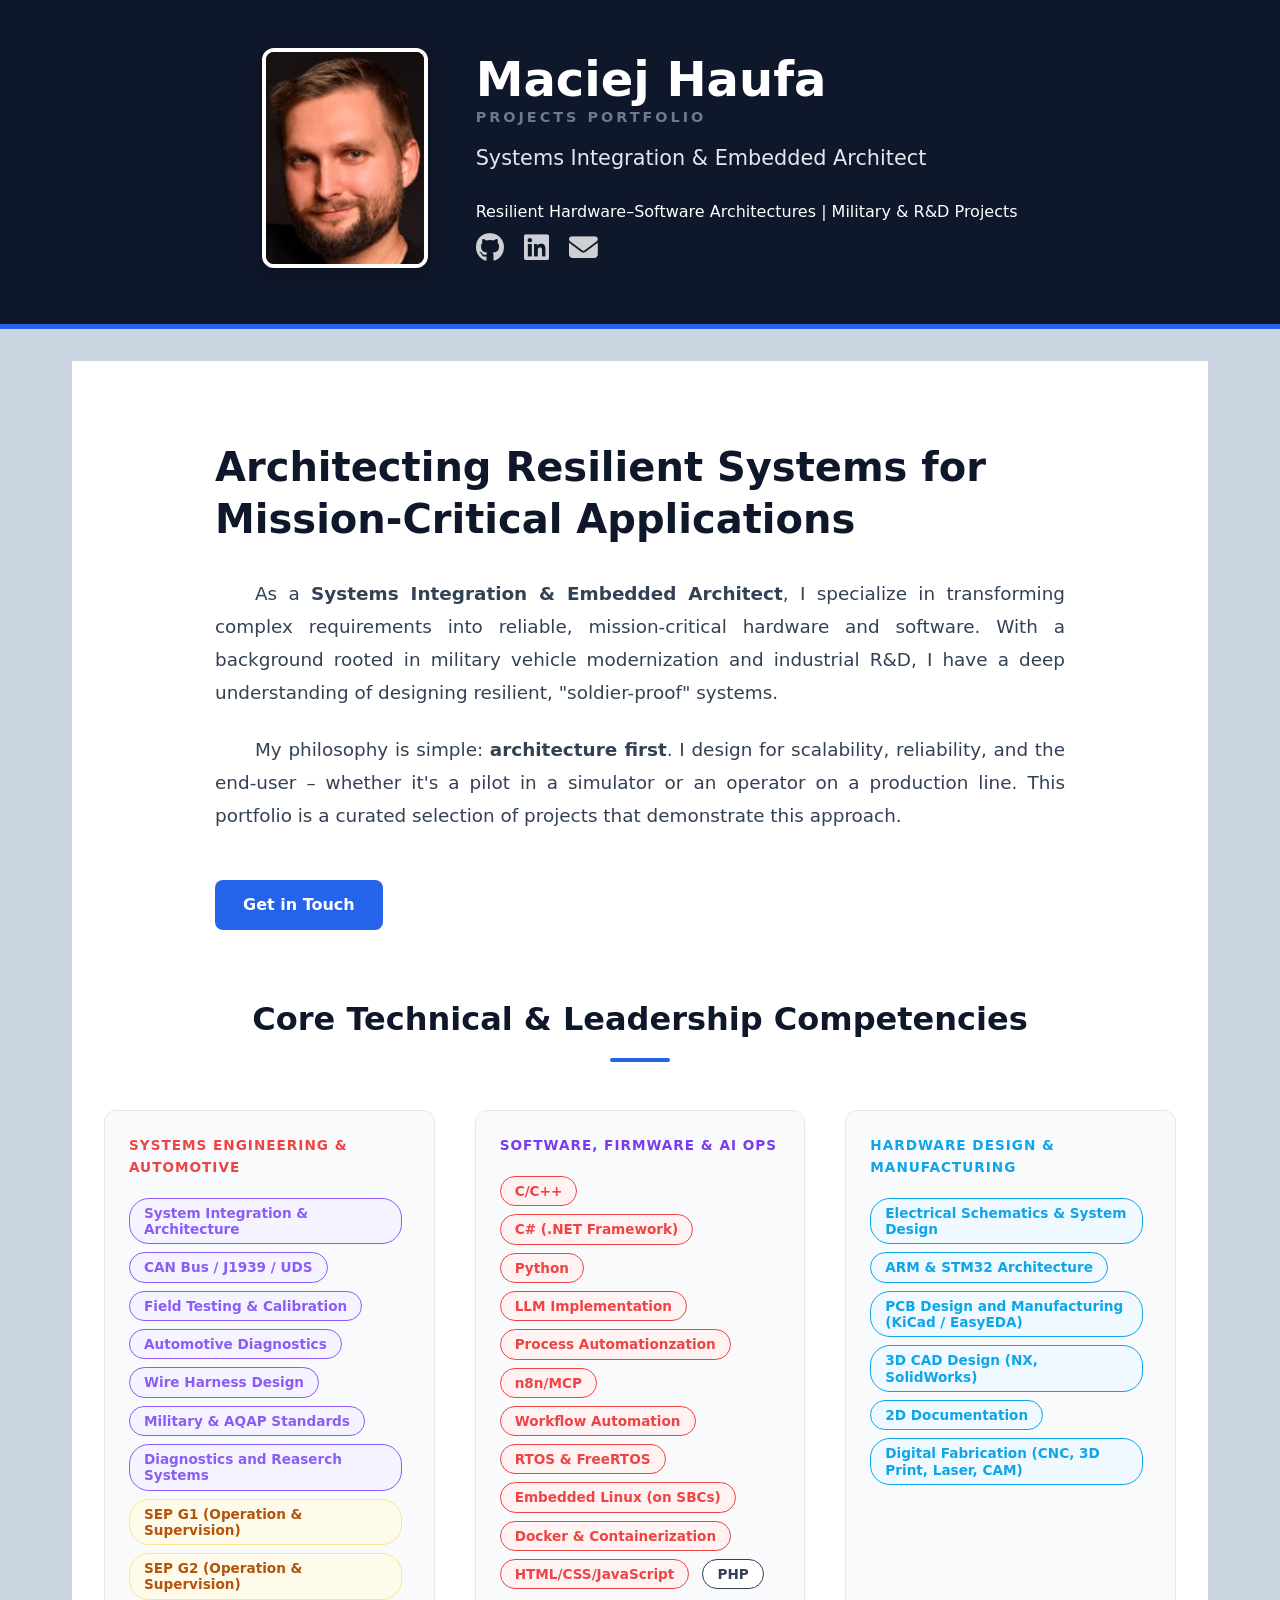
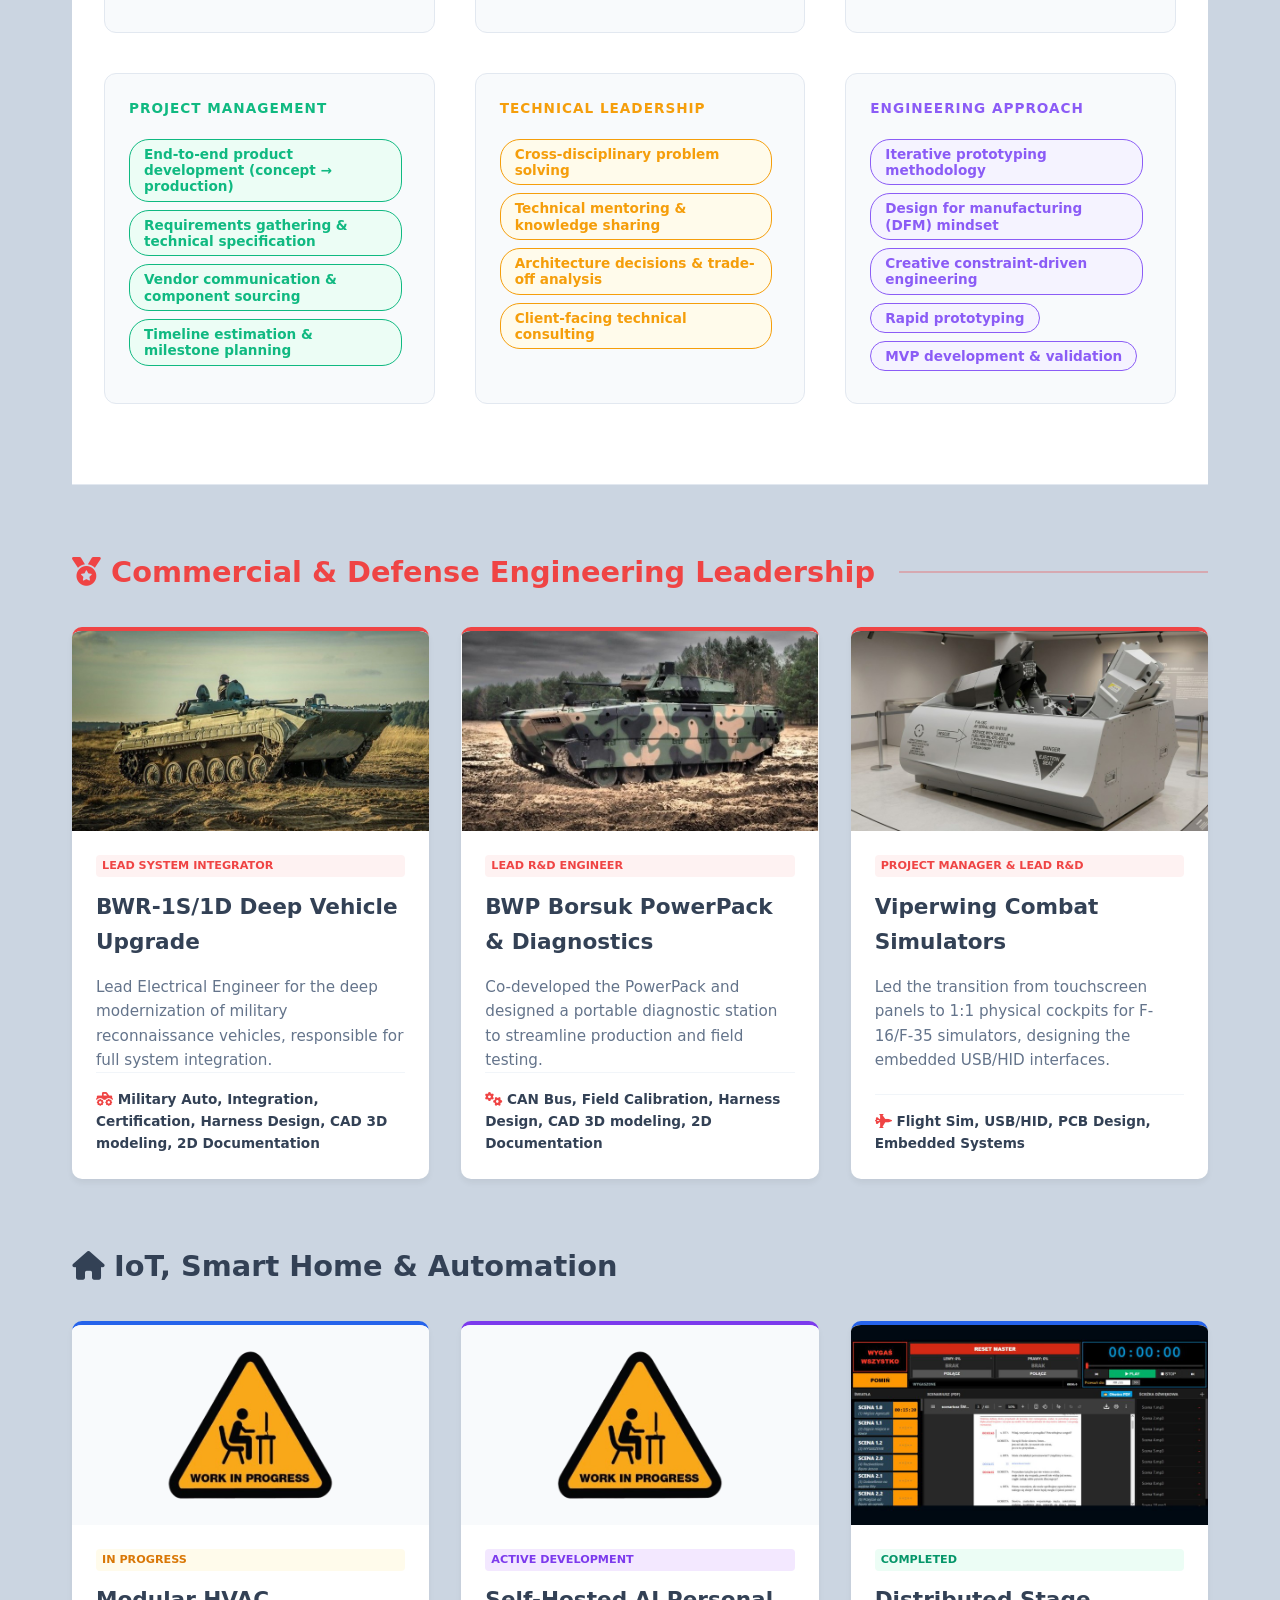
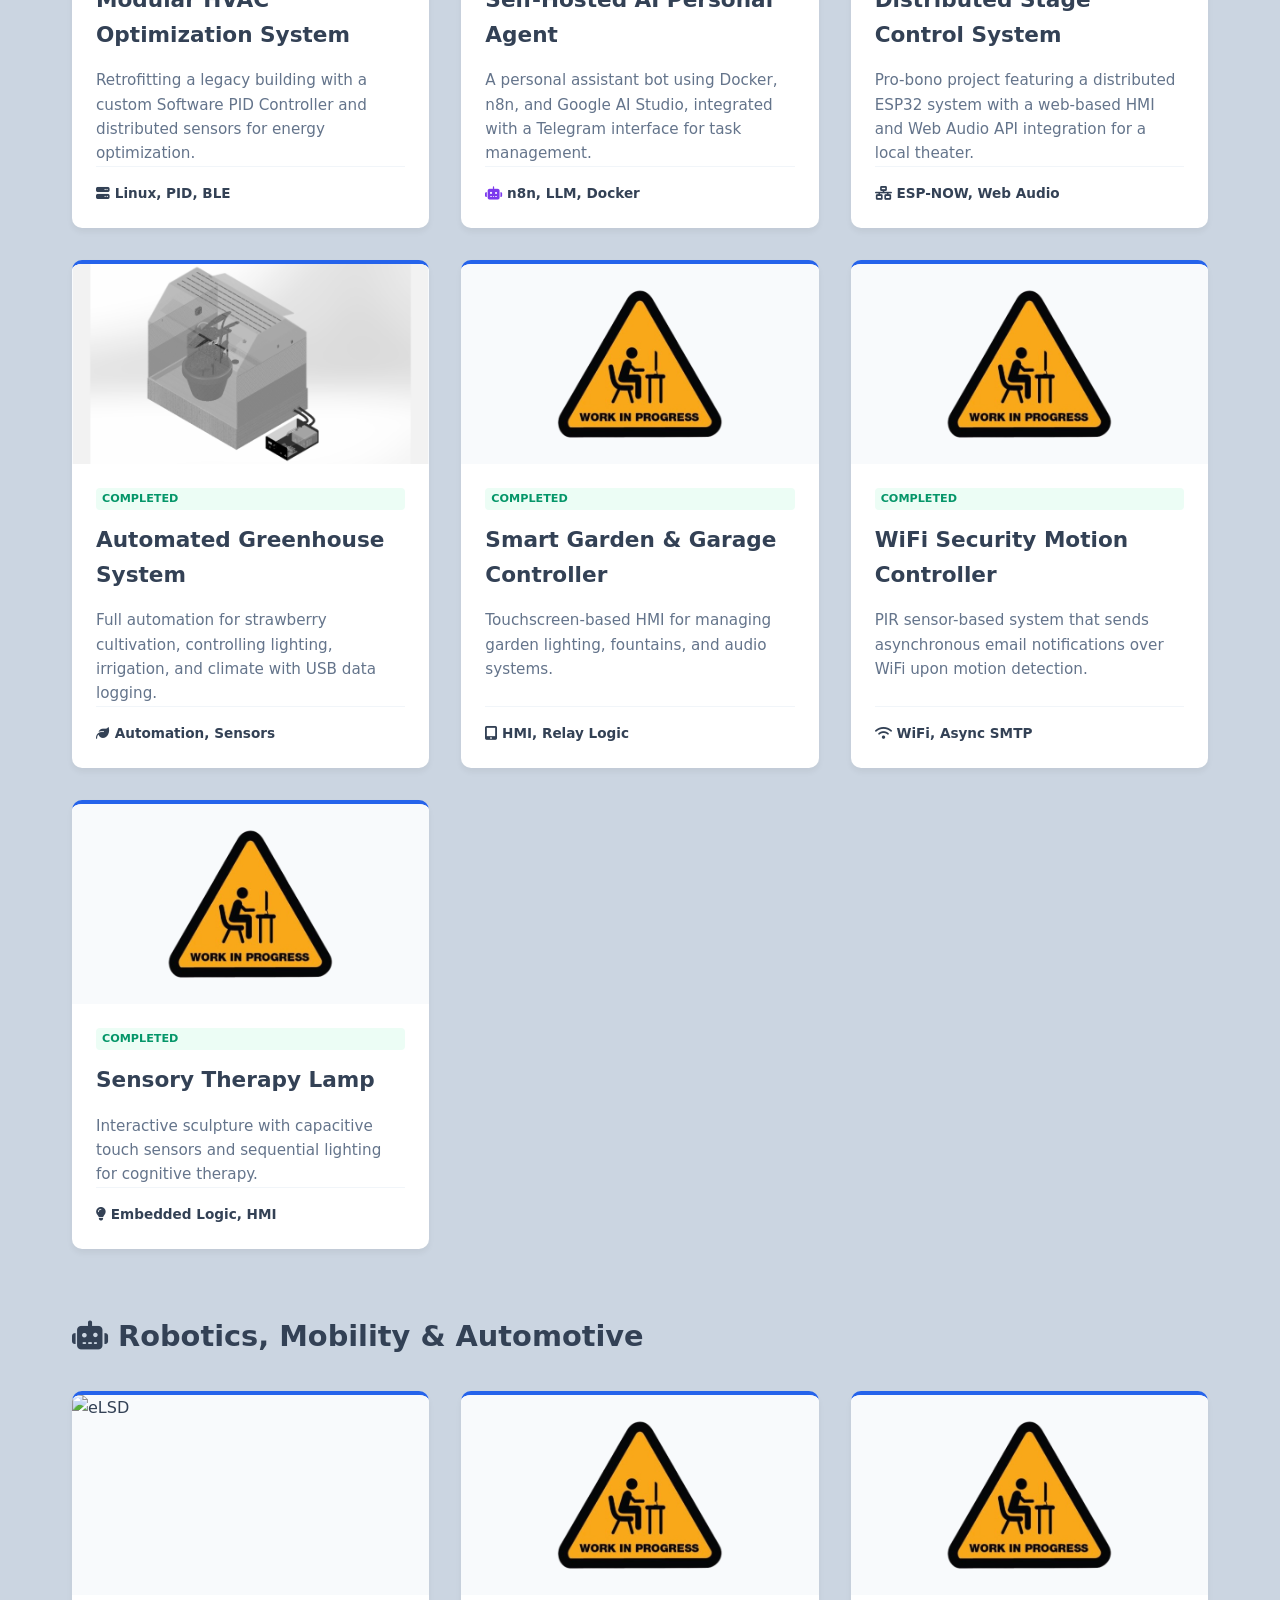
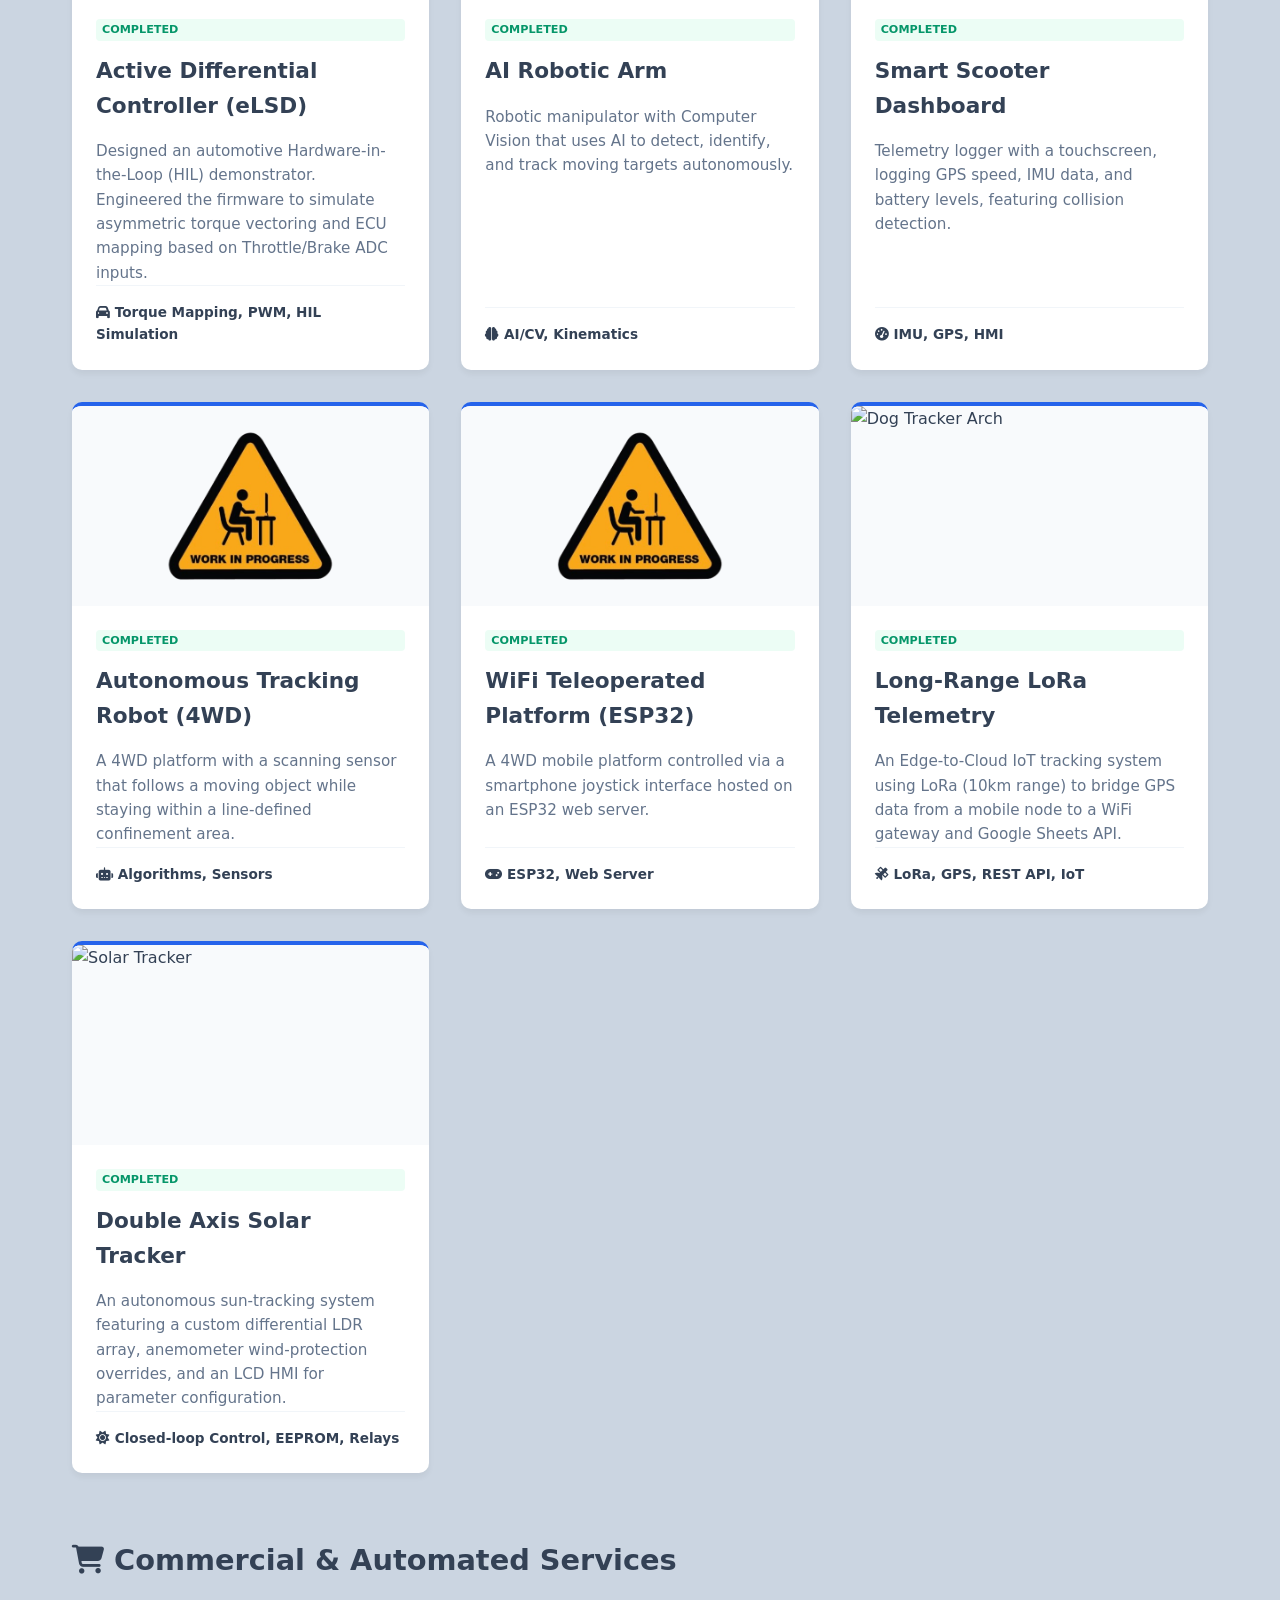
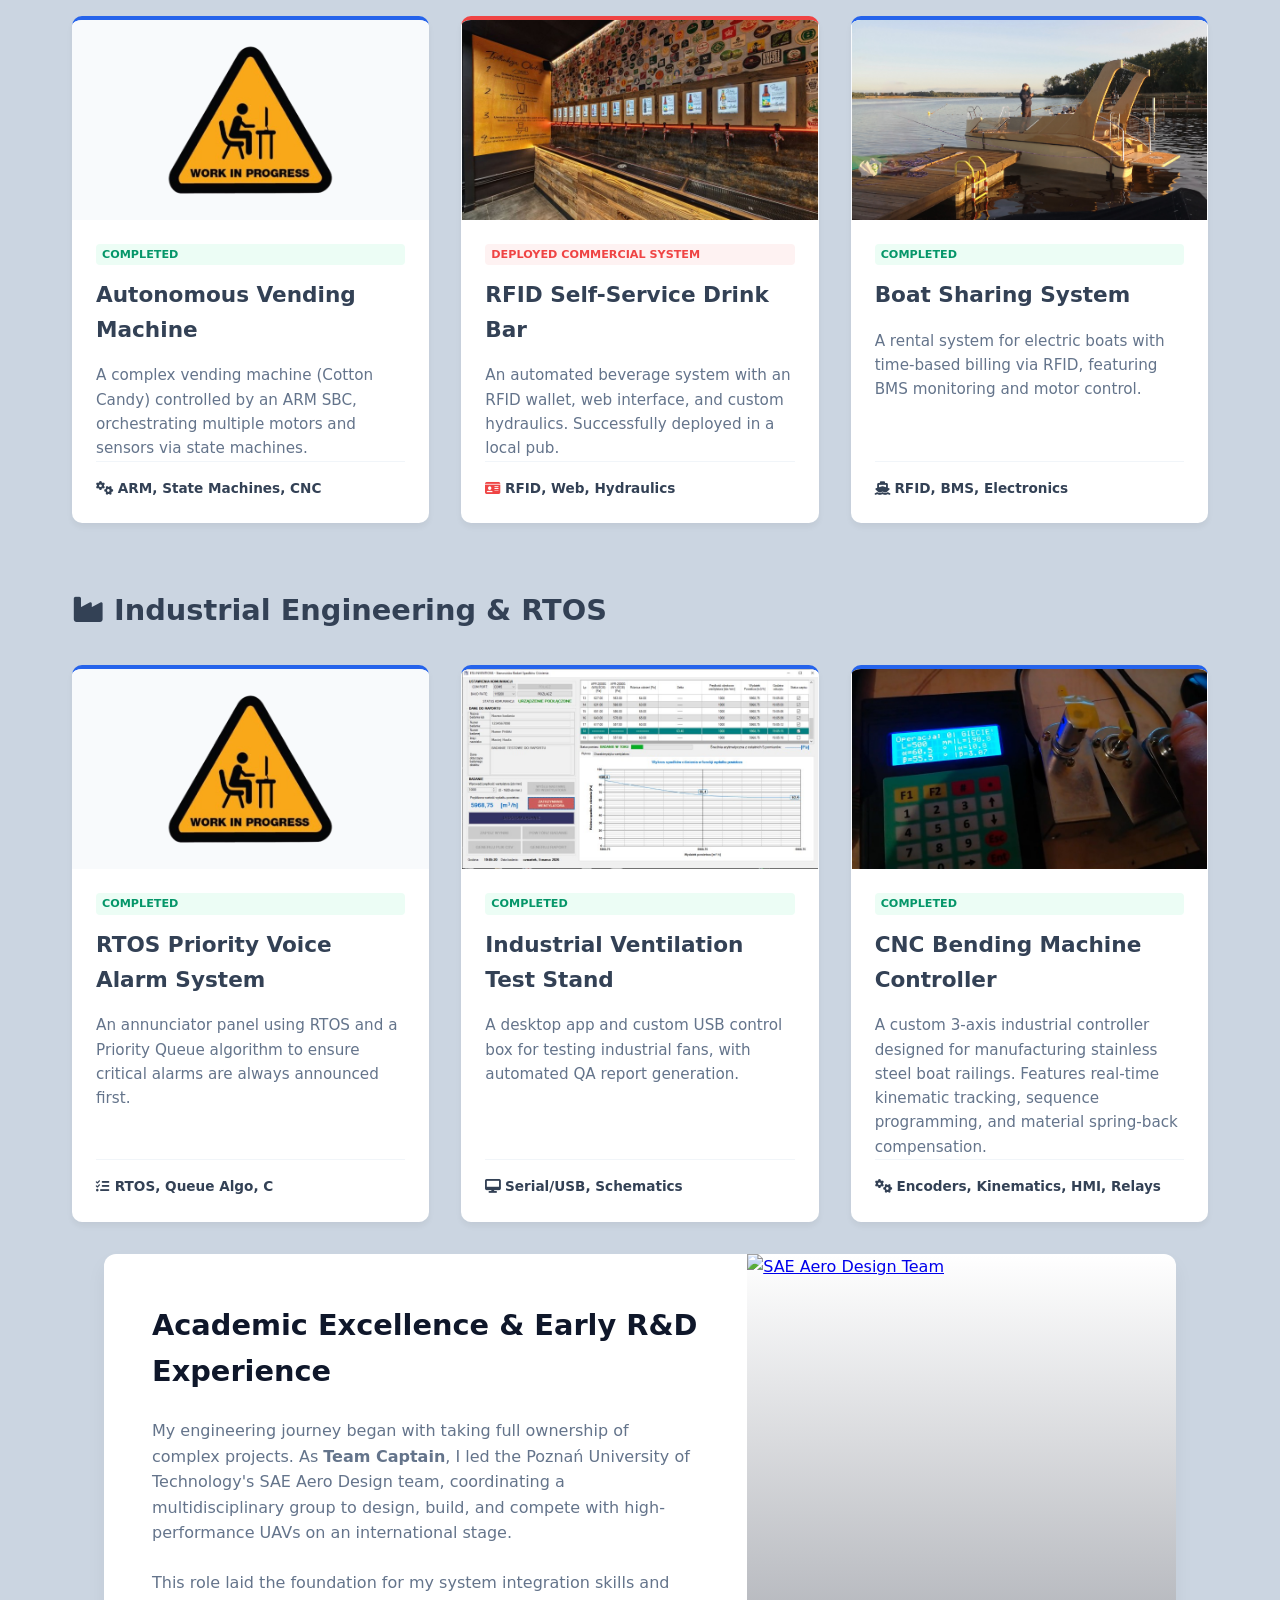
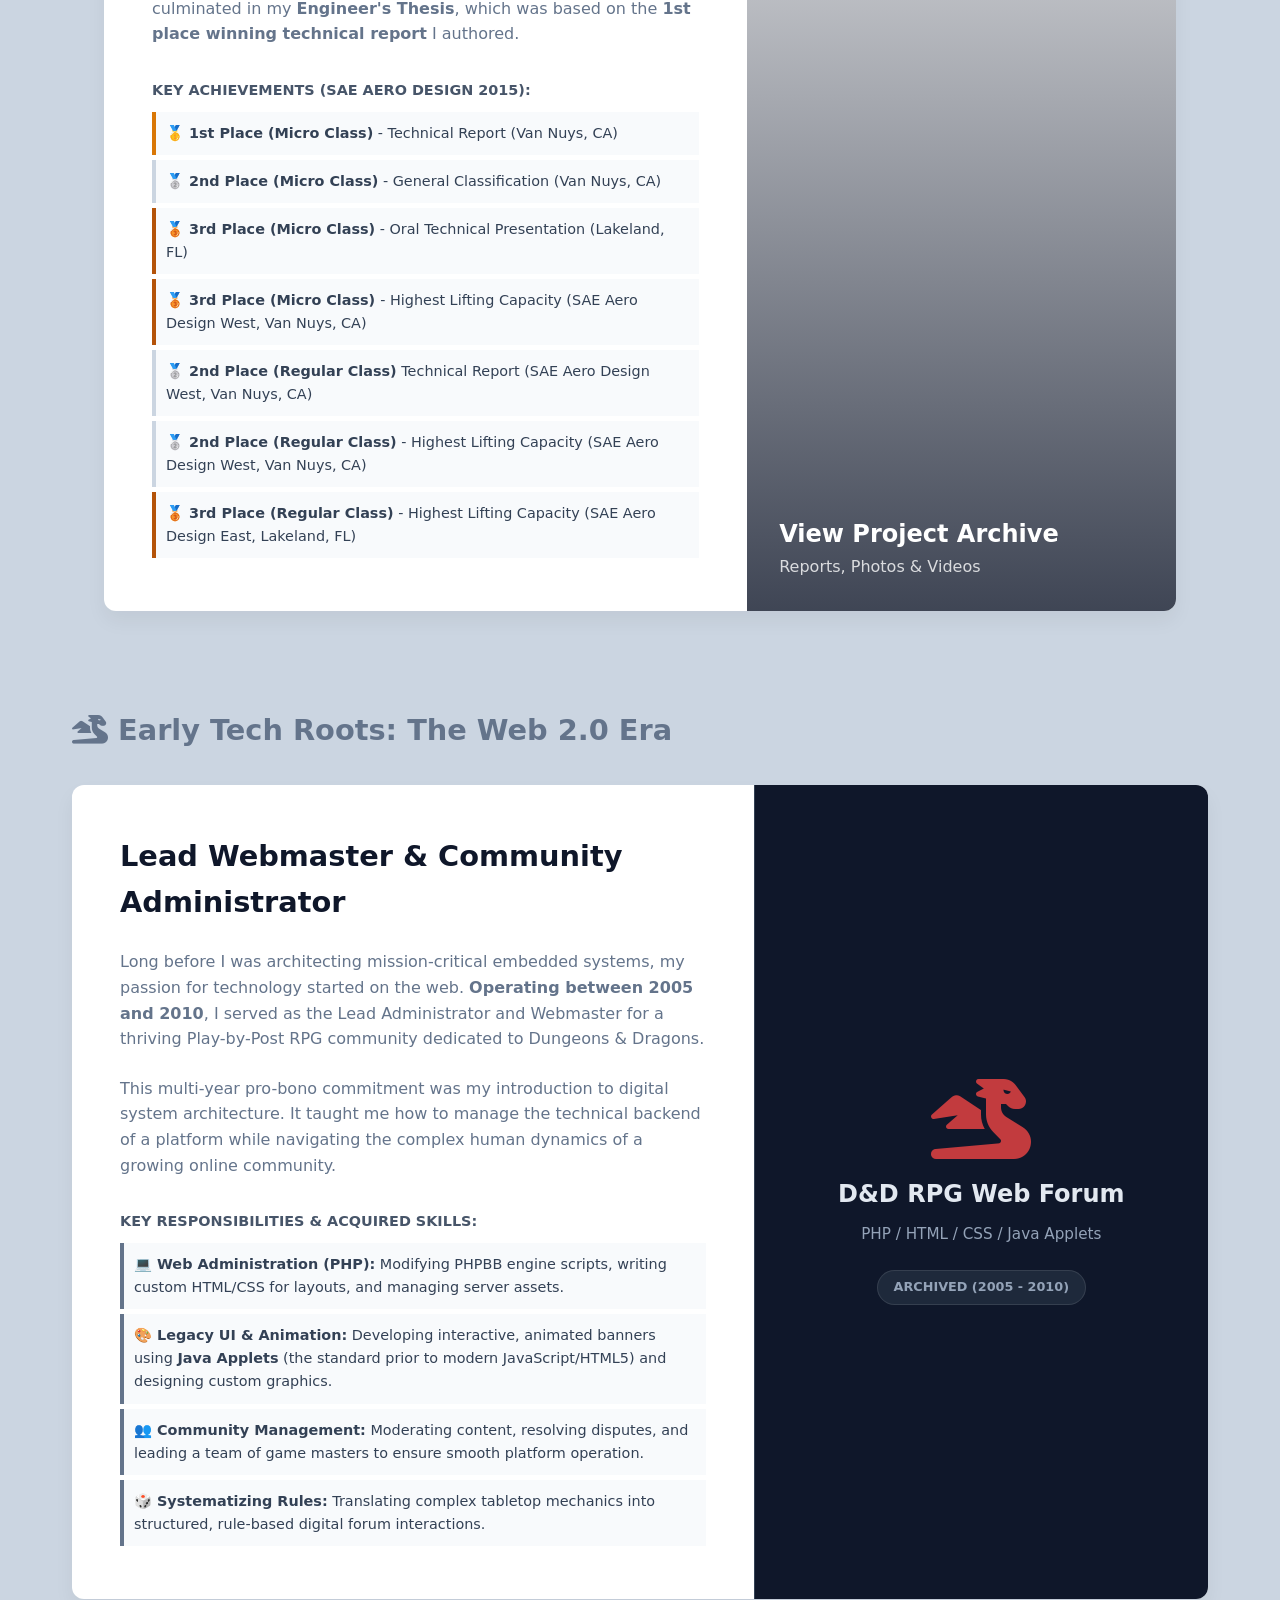
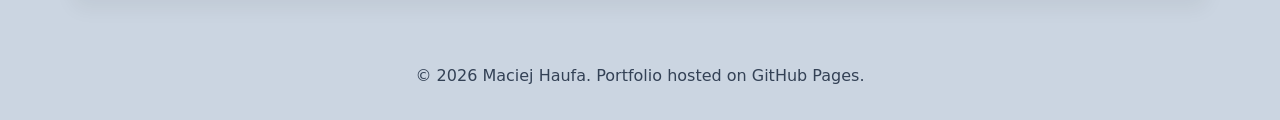
==== commit 4596fca0: "Update index.html" ====
--- a/index.html
+++ b/index.html
@@ -377,7 +377,7 @@
                 </div>
             </a>
 
-                <a href="projects/rfid-drink-bar.htm" class="project-card-link">
+                <a href="projects/rfid-drink-bar.html" class="project-card-link">
                 <div class="project-card" style="border-top-color: #ef4444;">
                     <div class="card-thumbnail"><img src="images/eta-rfid-bar.jpg" alt="RFID Drink Bar"></div> <!--drink-bar.jpg-->
                     <div class="card-content">
@@ -388,10 +388,9 @@
                     </div>
                 </div>
             </a>
-
-            <a href="javascript:void(0)" class="project-card-link" onclick="alert('Page under construction. Please check back soon!')">
-                <div class="project-card">
-                    <div class="card-thumbnail"><img src="images/work-in-progress.svg" alt="Boat Sharing"></div> <!--boat-sharing.jpg-->
+<a href="projects/boat-sharing.html" class="project-card-link">
+                <div class="project-card">
+                    <div class="card-thumbnail"><img src="images/boat-hero.jpg" alt="Boat Sharing"></div> <!--boat-sharing.jpg-->
                     <div class="card-content">
                         <span class="status done">Completed</span>
                         <h3>Boat Sharing System</h3>
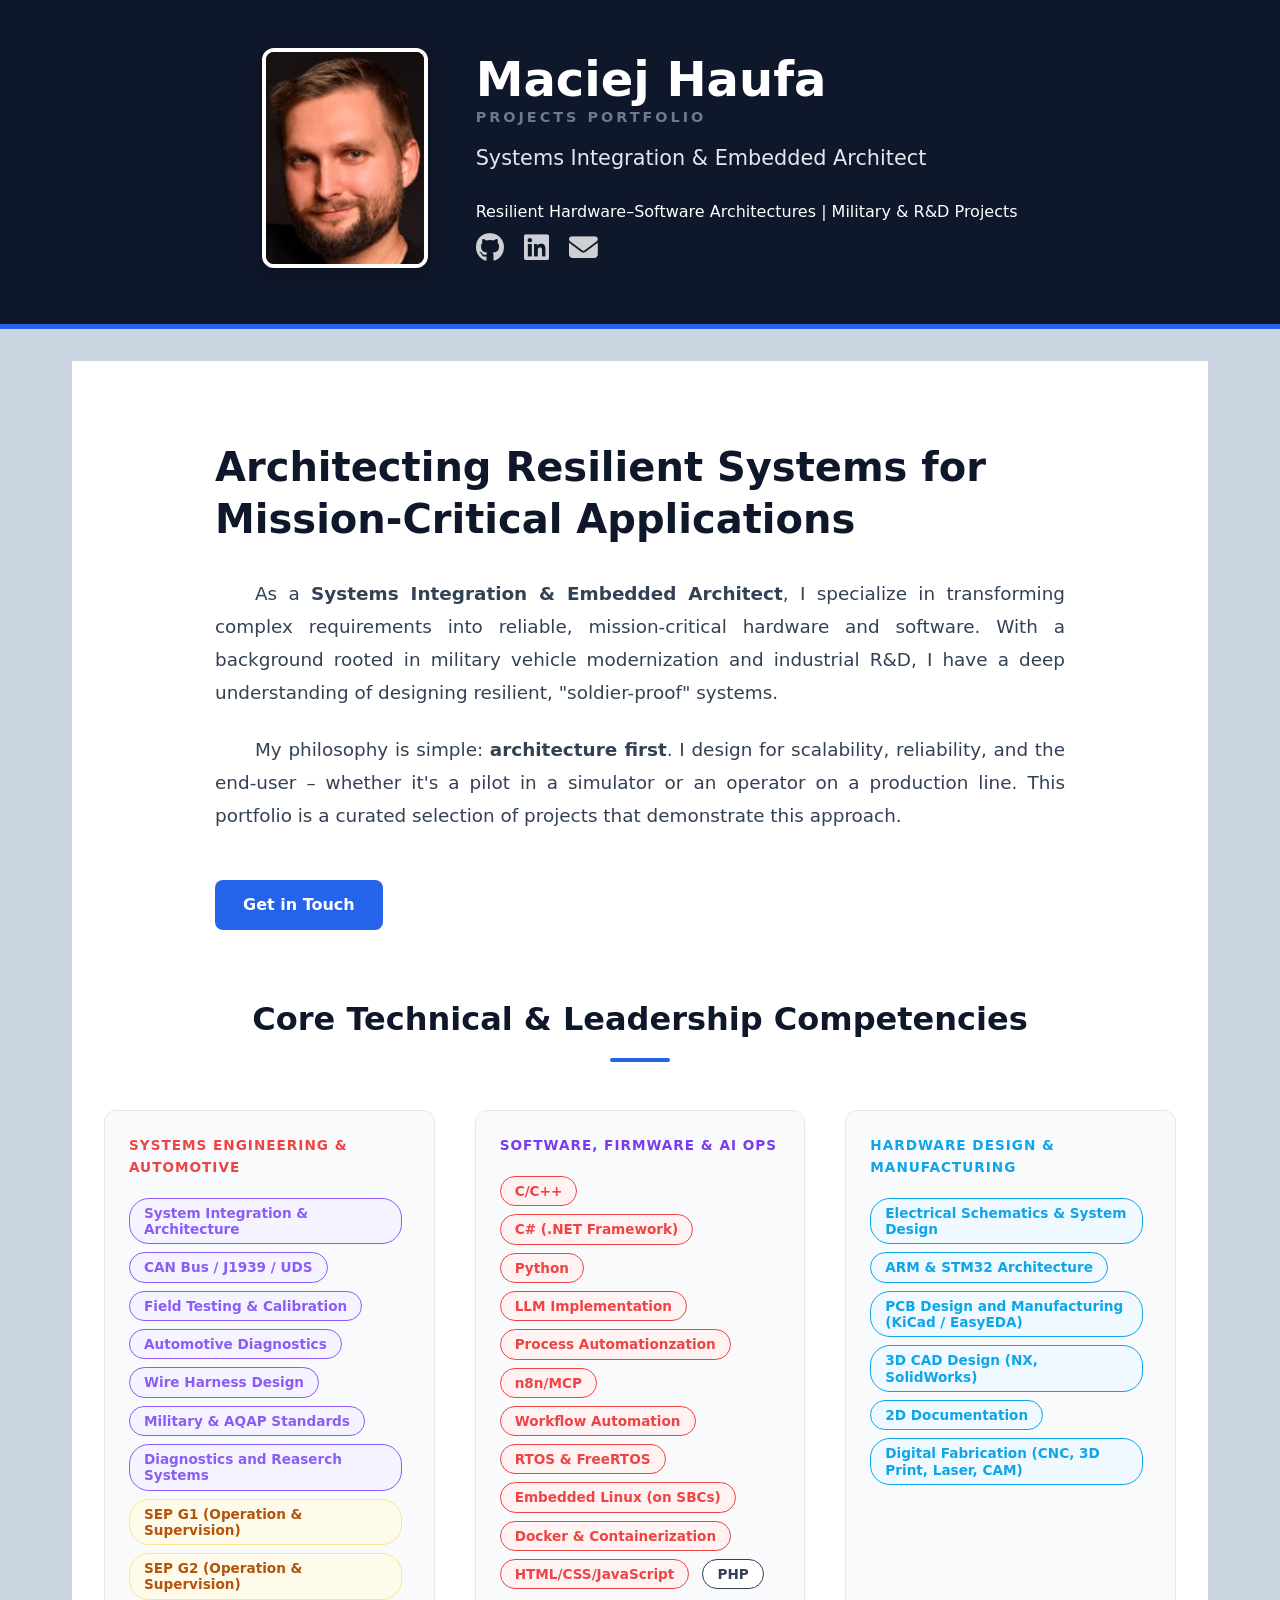
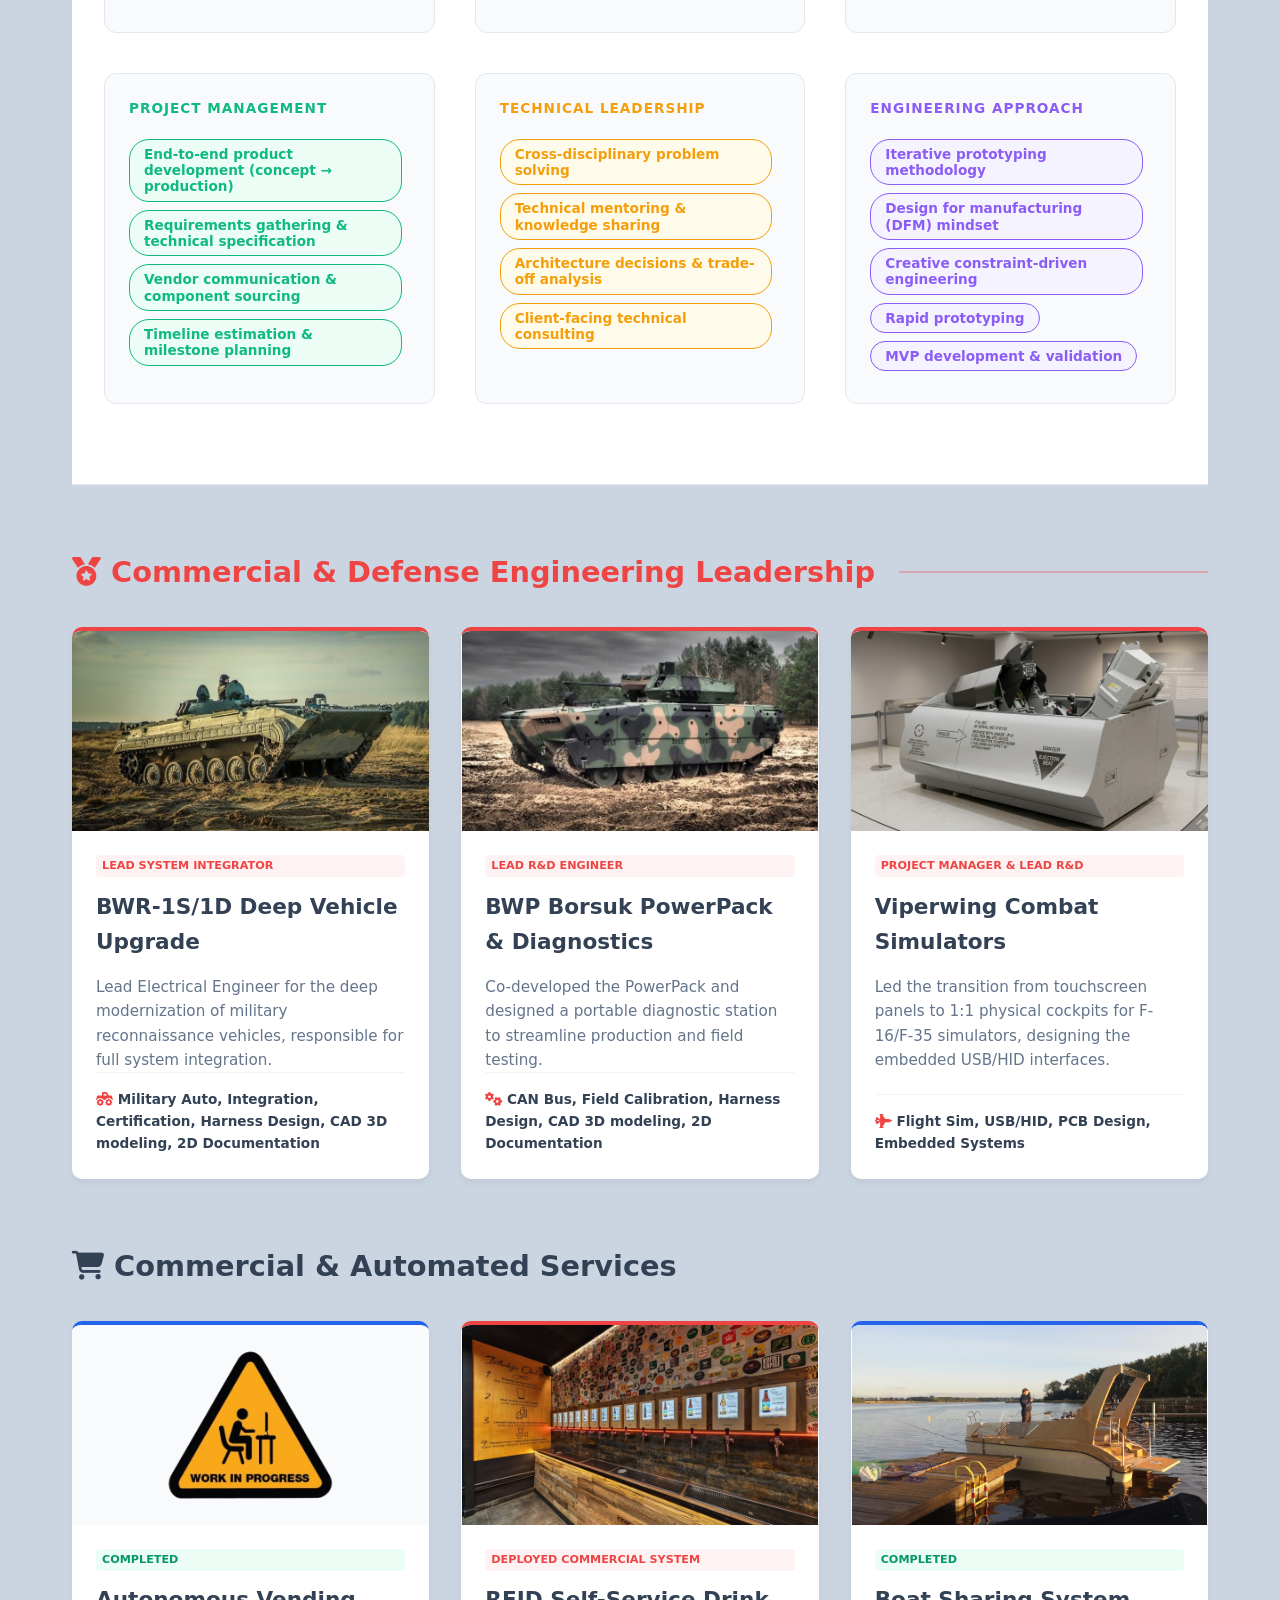
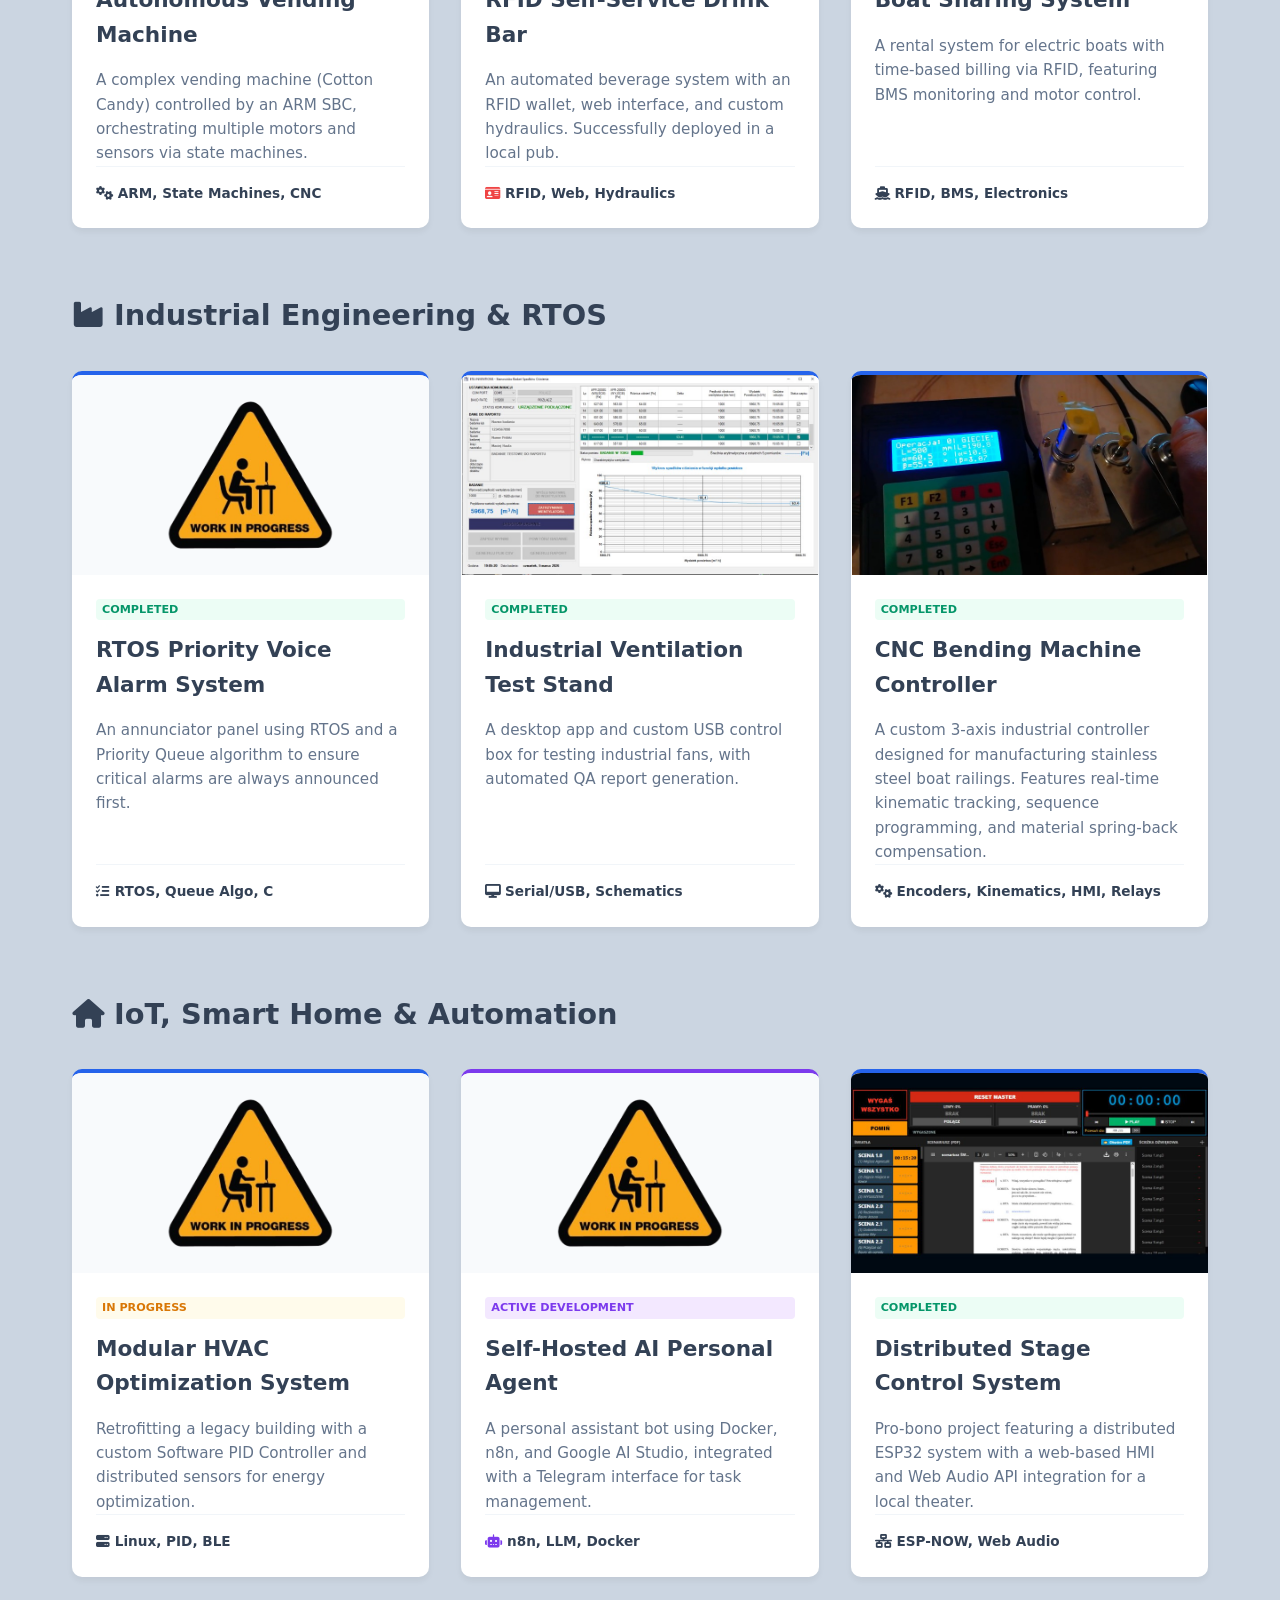
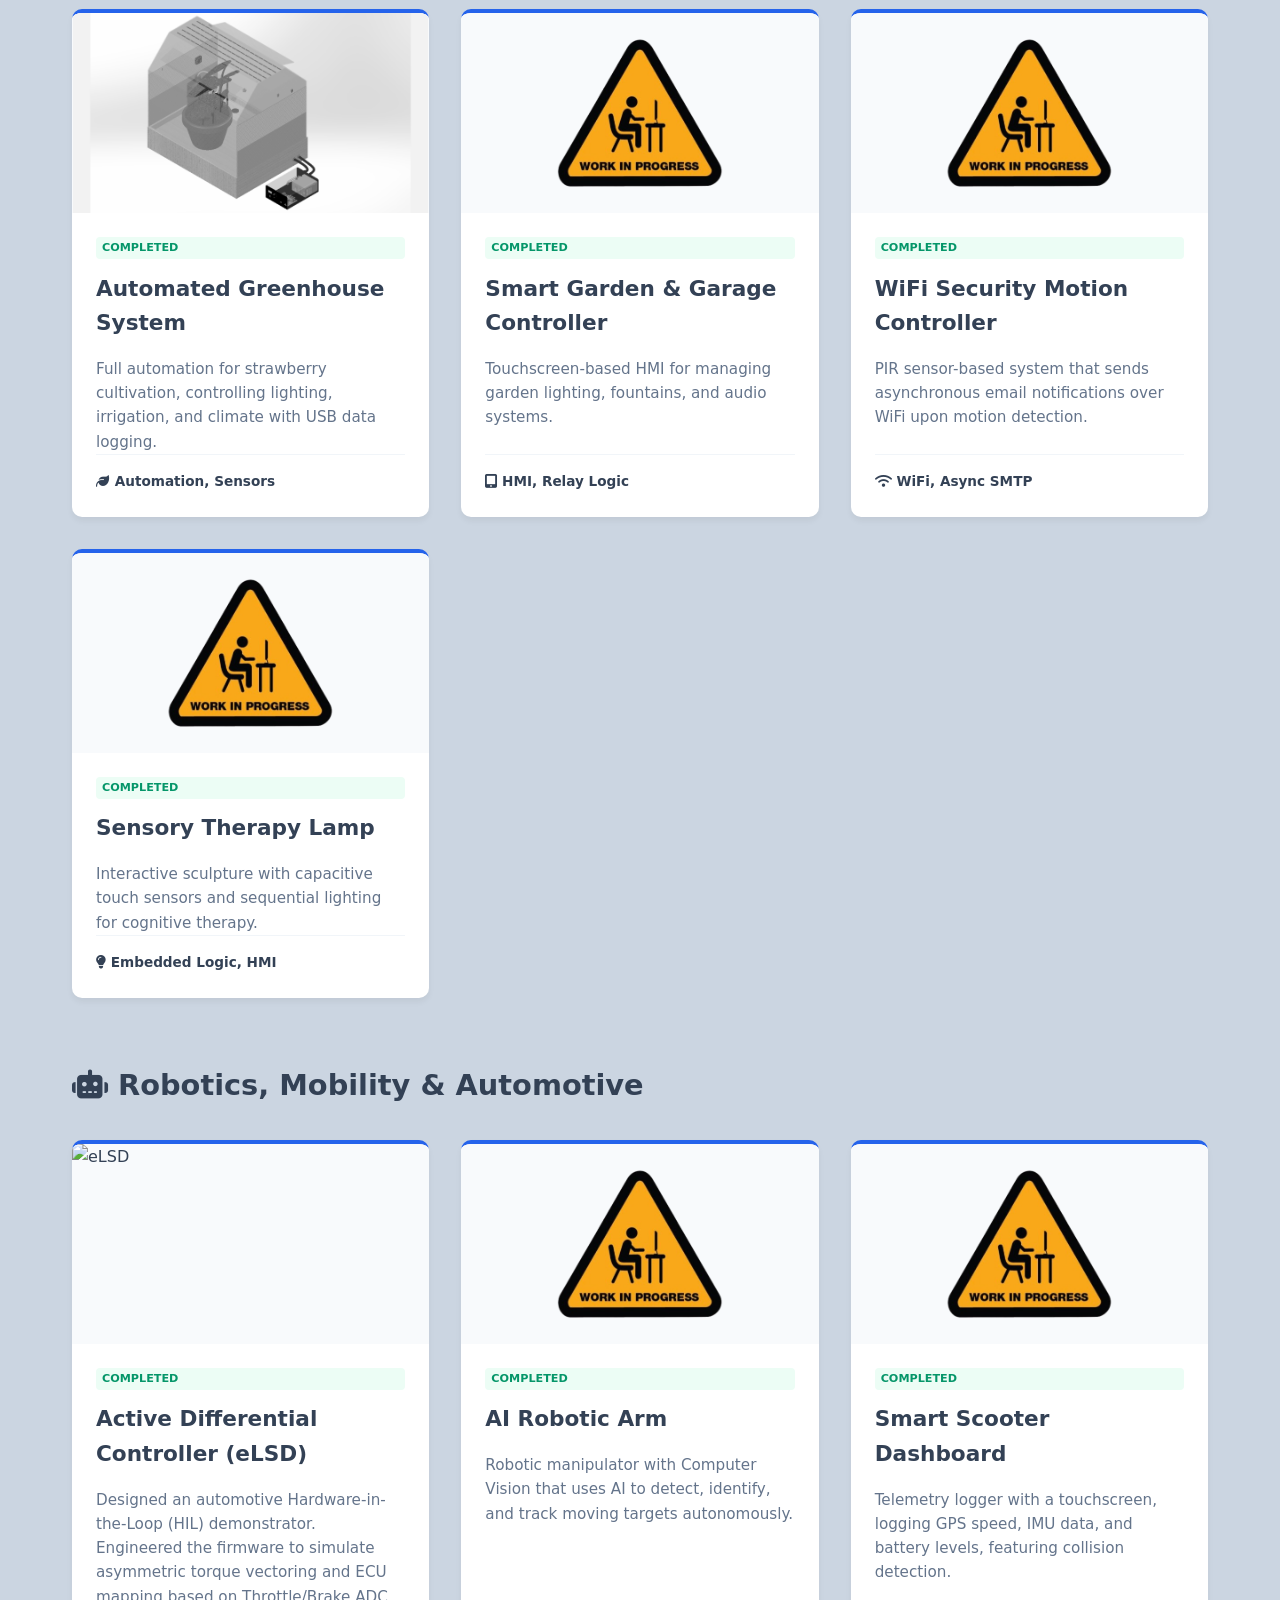
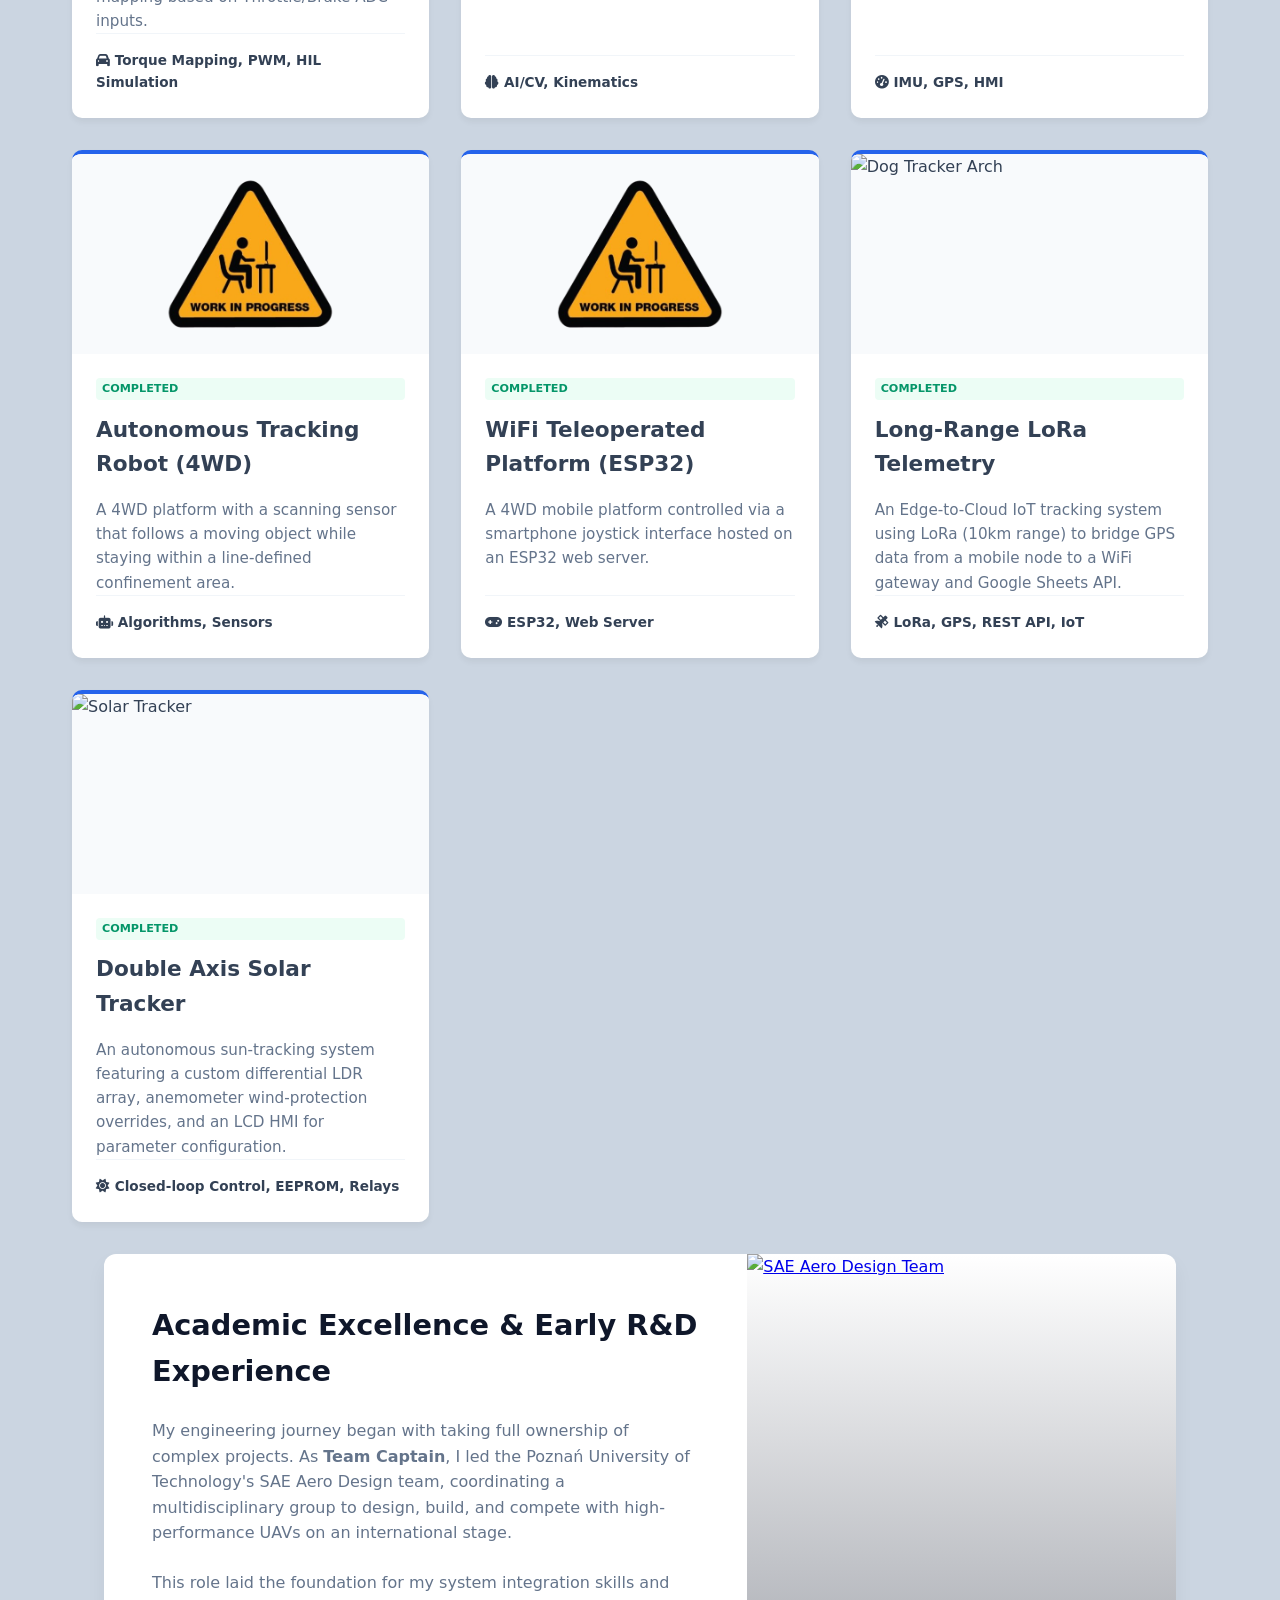
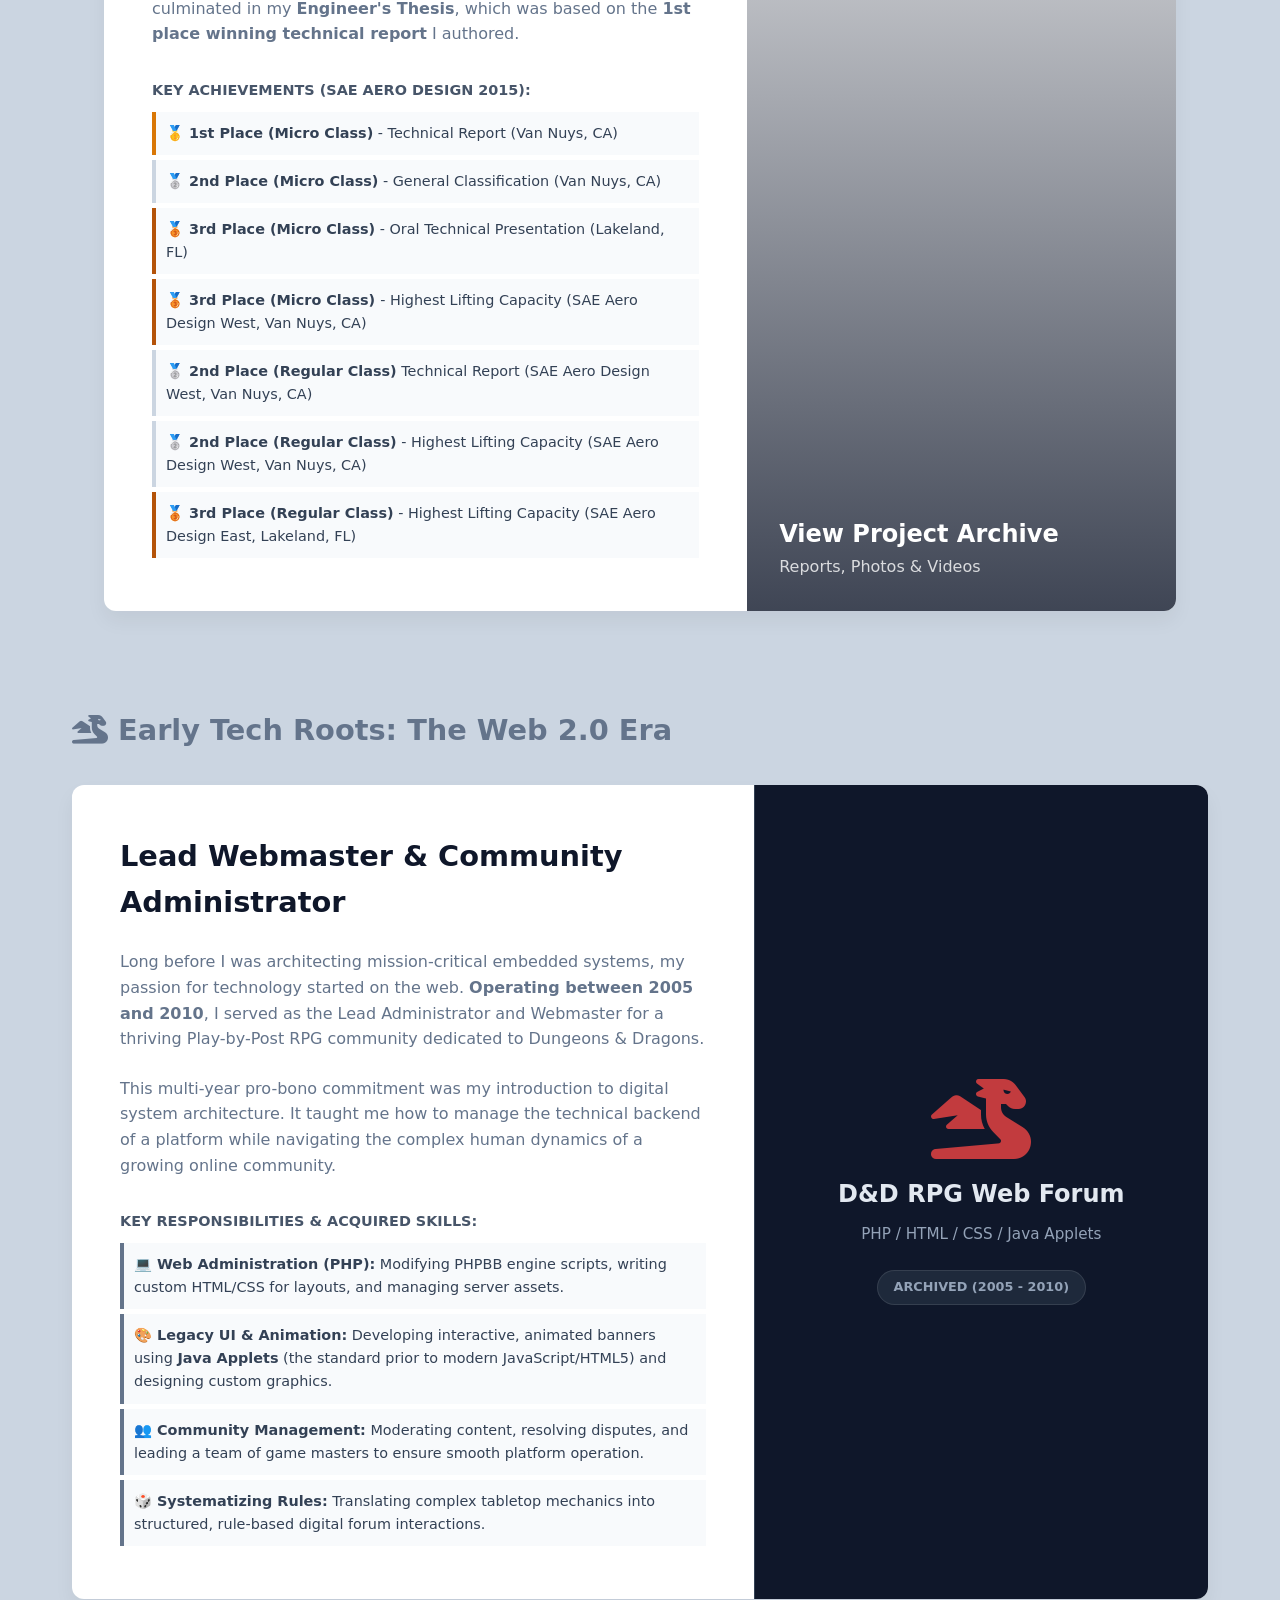
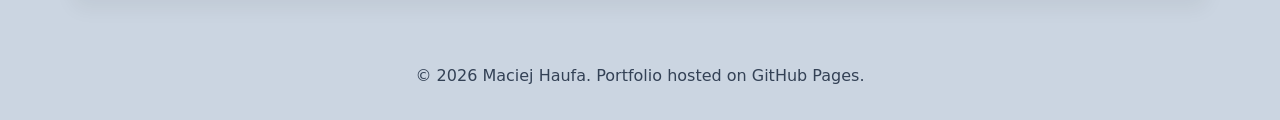
==== commit 4f9219bf: "Update index.html" ====
--- a/index.html
+++ b/index.html
@@ -175,190 +175,10 @@
                 </div>
             </a>
         </div>
-        
-        <!-- CATEGORY 1: IoT & Smart Home -->
-        <div class="category-header">
-            <h2><i class="fas fa-home"></i> IoT, Smart Home & Automation</h2>
-            <div class="category-line"></div>
-        </div>
-        <div class="project-grid">
-
-            <a href="javascript:void(0)" class="project-card-link" onclick="alert('Page under construction. Please check back soon!')">
-                <div class="project-card">
-                    <div class="card-thumbnail"><img src="images/work-in-progress.svg" alt="HVAC System"></div> <!-- hvac-system.jpg -->
-                    <div class="card-content">
-                        <span class="status wip">In Progress</span>
-                        <h3>Modular HVAC Optimization System</h3>
-                        <p class="project-desc">Retrofitting a legacy building with a custom Software PID Controller and distributed sensors for energy optimization.</p>
-                        <div class="tech-stack-mini"><i class="fas fa-server"></i> Linux, PID, BLE</div>
-                    </div>
-                </div>
-            </a>
-
-            <a href="javascript:void(0)" class="project-card-link" onclick="alert('Page under construction. Please check back soon!')">
-                <div class="project-card" style="border-top-color: #7c3aed;">
-                    <div class="card-thumbnail"><img src="images/work-in-progress.svg" alt="AI Agent"></div> <!-- ai-agent.jpg -->
-                    <div class="card-content">
-                        <span class="status wip" style="color: #7c3aed; background: #f3e8ff;">Active Development</span>
-                        <h3>Self-Hosted AI Personal Agent</h3>
-                        <p class="project-desc">A personal assistant bot using Docker, n8n, and Google AI Studio, integrated with a Telegram interface for task management.</p>
-                        <div class="tech-stack-mini"><i class="fas fa-robot" style="color: #7c3aed;"></i> n8n, LLM, Docker</div>
-                    </div>
-                </div>
-            </a>
-            
-            <a href="projects/stage-system.html" class="project-card-link">
-                <div class="project-card">
-                    <div class="card-thumbnail"><img src="images/stage-system.jpg" alt="Stage System"></div>
-                    <div class="card-content">
-                        <span class="status done">Completed</span>
-                        <h3>Distributed Stage Control System</h3>
-                        <p class="project-desc">Pro-bono project featuring a distributed ESP32 system with a web-based HMI and Web Audio API integration for a local theater.</p>
-                        <div class="tech-stack-mini"><i class="fas fa-network-wired"></i> ESP-NOW, Web Audio</div>
-                    </div>
-                </div>
-            </a>
-
-             <a href="projects/automated-greenhouse.html" class="project-card-link">
-                <div class="project-card">
-                    <div class="card-thumbnail"><img src="images/greenhouse-3d.png" alt="Greenhouse System"></div> <!--greenhouse.jpg-->
-                    <div class="card-content">
-                        <span class="status done">Completed</span>
-                        <h3>Automated Greenhouse System</h3>
-                        <p class="project-desc">Full automation for strawberry cultivation, controlling lighting, irrigation, and climate with USB data logging.</p>
-                        <div class="tech-stack-mini"><i class="fas fa-leaf"></i> Automation, Sensors</div>
-                    </div>
-                </div>
-            </a>
-
-            <a href="javascript:void(0)" class="project-card-link" onclick="alert('Page under construction. Please check back soon!')">
-                <div class="project-card">
-                    <div class="card-thumbnail"><img src="images/work-in-progress.svg" alt="Garden Controller"></div> <!--garden-controller.jpg-->
-                    <div class="card-content">
-                        <span class="status done">Completed</span>
-                        <h3>Smart Garden & Garage Controller</h3>
-                        <p class="project-desc">Touchscreen-based HMI for managing garden lighting, fountains, and audio systems.</p>
-                        <div class="tech-stack-mini"><i class="fas fa-tablet-alt"></i> HMI, Relay Logic</div>
-                    </div>
-                </div>
-            </a>
-
-            <a href="javascript:void(0)" class="project-card-link" onclick="alert('Page under construction. Please check back soon!')">
-                <div class="project-card">
-                    <div class="card-thumbnail"><img src="images/work-in-progress.svg" alt="Motion Controller"></div> <!--motion-controller.jpg-->
-                    <div class="card-content">
-                        <span class="status done">Completed</span>
-                        <h3>WiFi Security Motion Controller</h3>
-                        <p class="project-desc">PIR sensor-based system that sends asynchronous email notifications over WiFi upon motion detection.</p>
-                        <div class="tech-stack-mini"><i class="fas fa-wifi"></i> WiFi, Async SMTP</div>
-                    </div>
-                </div>
-            </a>
-            
-            <a href="javascript:void(0)" class="project-card-link" onclick="alert('Page under construction. Please check back soon!')">
-                <div class="project-card">
-                    <div class="card-thumbnail"><img src="images/work-in-progress.svg" alt="Therapy Lamp"></div> <!-- therapy-lamp.jpg -->
-                    <div class="card-content">
-                        <span class="status done">Completed</span>
-                        <h3>Sensory Therapy Lamp</h3>
-                        <p class="project-desc">Interactive sculpture with capacitive touch sensors and sequential lighting for cognitive therapy.</p>
-                        <div class="tech-stack-mini"><i class="fas fa-lightbulb"></i> Embedded Logic, HMI</div>
-                    </div>
-                </div>
-            </a>
-        </div>
-
-        <!-- CATEGORY 2: Robotics, Mobility & Automotive -->
-        <div class="category-header">
-            <h2><i class="fas fa-robot"></i> Robotics, Mobility & Automotive</h2>
-            <div class="category-line"></div>
-        </div>
-        <div class="project-grid">
-                     
-            <a href="projects/elsd-differential.html" class="project-card-link">
-                <div class="project-card">
-                    <div class="card-thumbnail"><img src="images/elsd-hero.jpg" alt="eLSD"></div>
-                    <div class="card-content">
-                        <span class="status done">Completed</span>
-                        <h3>Active Differential Controller (eLSD)</h3>
-                        <p class="project-desc">Designed an automotive Hardware-in-the-Loop (HIL) demonstrator. Engineered the firmware to simulate asymmetric torque vectoring and ECU mapping based on Throttle/Brake ADC inputs.</p>
-                        <div class="tech-stack-mini"><i class="fas fa-car"></i> Torque Mapping, PWM, HIL Simulation</div>
-                    </div>
-                </div>
-            </a>
-
-            <a href="javascript:void(0)" class="project-card-link" onclick="alert('Page under construction. Please check back soon!')">
-                <div class="project-card">
-                    <div class="card-thumbnail"><img src="images/work-in-progress.svg" alt="Robotic Arm"></div> <!-- robotic-arm.jpg -->
-                    <div class="card-content">
-                        <span class="status done">Completed</span>
-                        <h3>AI Robotic Arm</h3>
-                        <p class="project-desc">Robotic manipulator with Computer Vision that uses AI to detect, identify, and track moving targets autonomously.</p>
-                        <div class="tech-stack-mini"><i class="fas fa-brain"></i> AI/CV, Kinematics</div>
-                    </div>
-                </div>
-            </a>
-
-             <a href="javascript:void(0)" class="project-card-link" onclick="alert('Page under construction. Please check back soon!')">
-                <div class="project-card">
-                    <div class="card-thumbnail"><img src="images/work-in-progress.svg" alt="Scooter Dashboard"></div> <!--scooter-dash.jpg-->
-                    <div class="card-content">
-                        <span class="status done">Completed</span>
-                        <h3>Smart Scooter Dashboard</h3>
-                        <p class="project-desc">Telemetry logger with a touchscreen, logging GPS speed, IMU data, and battery levels, featuring collision detection.</p>
-                        <div class="tech-stack-mini"><i class="fas fa-tachometer-alt"></i> IMU, GPS, HMI</div>
-                    </div>
-                </div>
-            </a>
-
-            <a href="javascript:void(0)" class="project-card-link" onclick="alert('Page under construction. Please check back soon!')">
-                <div class="project-card">
-                    <div class="card-thumbnail"><img src="images/work-in-progress.svg" alt="Robot Follower"></div><!--robot-follower.jpg-->
-                    <div class="card-content">
-                        <span class="status done">Completed</span>
-                        <h3>Autonomous Tracking Robot (4WD)</h3>
-                        <p class="project-desc">A 4WD platform with a scanning sensor that follows a moving object while staying within a line-defined confinement area.</p>
-                        <div class="tech-stack-mini"><i class="fas fa-robot"></i> Algorithms, Sensors</div>
-                    </div>
-                </div>
-            </a>
-
-            <a href="javascript:void(0)" class="project-card-link" onclick="alert('Page under construction. Please check back soon!')">
-                <div class="project-card">
-                    <div class="card-thumbnail"><img src="images/work-in-progress.svg" alt="WiFi Platform"></div> <!--wifi-platform.jpg-->
-                    <div class="card-content">
-                        <span class="status done">Completed</span>
-                        <h3>WiFi Teleoperated Platform (ESP32)</h3>
-                        <p class="project-desc">A 4WD mobile platform controlled via a smartphone joystick interface hosted on an ESP32 web server.</p>
-                        <div class="tech-stack-mini"><i class="fas fa-gamepad"></i> ESP32, Web Server</div>
-                    </div>
-                </div>
-            </a>
-            <a href="projects/lora-dog-tracker.html" class="project-card-link">
-                <div class="project-card">
-                    <div class="card-thumbnail"><img src="images/dog-tracker-arch.png" alt="Dog Tracker Arch"></div>
-                    <div class="card-content">
-                        <span class="status done">Completed</span>
-                        <h3>Long-Range LoRa Telemetry</h3>
-                        <p class="project-desc">An Edge-to-Cloud IoT tracking system using LoRa (10km range) to bridge GPS data from a mobile node to a WiFi gateway and Google Sheets API.</p>
-                        <div class="tech-stack-mini"><i class="fas fa-satellite"></i> LoRa, GPS, REST API, IoT</div>
-                    </div>
-                </div>
-            </a>
-            <a href="projects/solar-tracker.html" class="project-card-link">
-                 <div class="project-card">
-                    <div class="card-thumbnail"><img src="images/solar-tracker-3d.jpg" alt="Solar Tracker"></div>
-                    <div class="card-content">
-                        <span class="status done">Completed</span>
-                        <h3>Double Axis Solar Tracker</h3>
-                        <p class="project-desc">An autonomous sun-tracking system featuring a custom differential LDR array, anemometer wind-protection overrides, and an LCD HMI for parameter configuration.</p>
-                        <div class="tech-stack-mini"><i class="fas fa-sun"></i> Closed-loop Control, EEPROM, Relays</div>
-                    </div>
-                 </div>
-            </a>
-        </div>
-
-        <!-- CATEGORY 3: Commercial & Automated Services -->
+
+
+           
+        <!-- CATEGORY 1: Commercial & Automated Services -->
         <div class="category-header">
             <h2><i class="fas fa-shopping-cart"></i> Commercial & Automated Services</h2>
             <div class="category-line"></div>
@@ -401,7 +221,9 @@
             </a>
         </div>
 
-        <!-- CATEGORY 4: Industrial Engineering & RTOS -->
+
+           
+         <!-- CATEGORY 2: Industrial Engineering & RTOS -->
         <div class="category-header">
             <h2><i class="fas fa-industry"></i> Industrial Engineering & RTOS</h2>
             <div class="category-line"></div>
@@ -446,6 +268,188 @@
                 </div>
             </a>
         </div>
+        <!-- CATEGORY 3: IoT & Smart Home -->
+        <div class="category-header">
+            <h2><i class="fas fa-home"></i> IoT, Smart Home & Automation</h2>
+            <div class="category-line"></div>
+        </div>
+        <div class="project-grid">
+
+            <a href="javascript:void(0)" class="project-card-link" onclick="alert('Page under construction. Please check back soon!')">
+                <div class="project-card">
+                    <div class="card-thumbnail"><img src="images/work-in-progress.svg" alt="HVAC System"></div> <!-- hvac-system.jpg -->
+                    <div class="card-content">
+                        <span class="status wip">In Progress</span>
+                        <h3>Modular HVAC Optimization System</h3>
+                        <p class="project-desc">Retrofitting a legacy building with a custom Software PID Controller and distributed sensors for energy optimization.</p>
+                        <div class="tech-stack-mini"><i class="fas fa-server"></i> Linux, PID, BLE</div>
+                    </div>
+                </div>
+            </a>
+
+            <a href="javascript:void(0)" class="project-card-link" onclick="alert('Page under construction. Please check back soon!')">
+                <div class="project-card" style="border-top-color: #7c3aed;">
+                    <div class="card-thumbnail"><img src="images/work-in-progress.svg" alt="AI Agent"></div> <!-- ai-agent.jpg -->
+                    <div class="card-content">
+                        <span class="status wip" style="color: #7c3aed; background: #f3e8ff;">Active Development</span>
+                        <h3>Self-Hosted AI Personal Agent</h3>
+                        <p class="project-desc">A personal assistant bot using Docker, n8n, and Google AI Studio, integrated with a Telegram interface for task management.</p>
+                        <div class="tech-stack-mini"><i class="fas fa-robot" style="color: #7c3aed;"></i> n8n, LLM, Docker</div>
+                    </div>
+                </div>
+            </a>
+            
+            <a href="projects/stage-system.html" class="project-card-link">
+                <div class="project-card">
+                    <div class="card-thumbnail"><img src="images/stage-system.jpg" alt="Stage System"></div>
+                    <div class="card-content">
+                        <span class="status done">Completed</span>
+                        <h3>Distributed Stage Control System</h3>
+                        <p class="project-desc">Pro-bono project featuring a distributed ESP32 system with a web-based HMI and Web Audio API integration for a local theater.</p>
+                        <div class="tech-stack-mini"><i class="fas fa-network-wired"></i> ESP-NOW, Web Audio</div>
+                    </div>
+                </div>
+            </a>
+
+             <a href="projects/automated-greenhouse.html" class="project-card-link">
+                <div class="project-card">
+                    <div class="card-thumbnail"><img src="images/greenhouse-3d.png" alt="Greenhouse System"></div> <!--greenhouse.jpg-->
+                    <div class="card-content">
+                        <span class="status done">Completed</span>
+                        <h3>Automated Greenhouse System</h3>
+                        <p class="project-desc">Full automation for strawberry cultivation, controlling lighting, irrigation, and climate with USB data logging.</p>
+                        <div class="tech-stack-mini"><i class="fas fa-leaf"></i> Automation, Sensors</div>
+                    </div>
+                </div>
+            </a>
+
+            <a href="javascript:void(0)" class="project-card-link" onclick="alert('Page under construction. Please check back soon!')">
+                <div class="project-card">
+                    <div class="card-thumbnail"><img src="images/work-in-progress.svg" alt="Garden Controller"></div> <!--garden-controller.jpg-->
+                    <div class="card-content">
+                        <span class="status done">Completed</span>
+                        <h3>Smart Garden & Garage Controller</h3>
+                        <p class="project-desc">Touchscreen-based HMI for managing garden lighting, fountains, and audio systems.</p>
+                        <div class="tech-stack-mini"><i class="fas fa-tablet-alt"></i> HMI, Relay Logic</div>
+                    </div>
+                </div>
+            </a>
+
+            <a href="javascript:void(0)" class="project-card-link" onclick="alert('Page under construction. Please check back soon!')">
+                <div class="project-card">
+                    <div class="card-thumbnail"><img src="images/work-in-progress.svg" alt="Motion Controller"></div> <!--motion-controller.jpg-->
+                    <div class="card-content">
+                        <span class="status done">Completed</span>
+                        <h3>WiFi Security Motion Controller</h3>
+                        <p class="project-desc">PIR sensor-based system that sends asynchronous email notifications over WiFi upon motion detection.</p>
+                        <div class="tech-stack-mini"><i class="fas fa-wifi"></i> WiFi, Async SMTP</div>
+                    </div>
+                </div>
+            </a>
+            
+            <a href="javascript:void(0)" class="project-card-link" onclick="alert('Page under construction. Please check back soon!')">
+                <div class="project-card">
+                    <div class="card-thumbnail"><img src="images/work-in-progress.svg" alt="Therapy Lamp"></div> <!-- therapy-lamp.jpg -->
+                    <div class="card-content">
+                        <span class="status done">Completed</span>
+                        <h3>Sensory Therapy Lamp</h3>
+                        <p class="project-desc">Interactive sculpture with capacitive touch sensors and sequential lighting for cognitive therapy.</p>
+                        <div class="tech-stack-mini"><i class="fas fa-lightbulb"></i> Embedded Logic, HMI</div>
+                    </div>
+                </div>
+            </a>
+        </div>
+
+        <!-- CATEGORY 4: Robotics, Mobility & Automotive -->
+        <div class="category-header">
+            <h2><i class="fas fa-robot"></i> Robotics, Mobility & Automotive</h2>
+            <div class="category-line"></div>
+        </div>
+        <div class="project-grid">
+                     
+            <a href="projects/elsd-differential.html" class="project-card-link">
+                <div class="project-card">
+                    <div class="card-thumbnail"><img src="images/elsd-hero.jpg" alt="eLSD"></div>
+                    <div class="card-content">
+                        <span class="status done">Completed</span>
+                        <h3>Active Differential Controller (eLSD)</h3>
+                        <p class="project-desc">Designed an automotive Hardware-in-the-Loop (HIL) demonstrator. Engineered the firmware to simulate asymmetric torque vectoring and ECU mapping based on Throttle/Brake ADC inputs.</p>
+                        <div class="tech-stack-mini"><i class="fas fa-car"></i> Torque Mapping, PWM, HIL Simulation</div>
+                    </div>
+                </div>
+            </a>
+
+            <a href="javascript:void(0)" class="project-card-link" onclick="alert('Page under construction. Please check back soon!')">
+                <div class="project-card">
+                    <div class="card-thumbnail"><img src="images/work-in-progress.svg" alt="Robotic Arm"></div> <!-- robotic-arm.jpg -->
+                    <div class="card-content">
+                        <span class="status done">Completed</span>
+                        <h3>AI Robotic Arm</h3>
+                        <p class="project-desc">Robotic manipulator with Computer Vision that uses AI to detect, identify, and track moving targets autonomously.</p>
+                        <div class="tech-stack-mini"><i class="fas fa-brain"></i> AI/CV, Kinematics</div>
+                    </div>
+                </div>
+            </a>
+
+             <a href="javascript:void(0)" class="project-card-link" onclick="alert('Page under construction. Please check back soon!')">
+                <div class="project-card">
+                    <div class="card-thumbnail"><img src="images/work-in-progress.svg" alt="Scooter Dashboard"></div> <!--scooter-dash.jpg-->
+                    <div class="card-content">
+                        <span class="status done">Completed</span>
+                        <h3>Smart Scooter Dashboard</h3>
+                        <p class="project-desc">Telemetry logger with a touchscreen, logging GPS speed, IMU data, and battery levels, featuring collision detection.</p>
+                        <div class="tech-stack-mini"><i class="fas fa-tachometer-alt"></i> IMU, GPS, HMI</div>
+                    </div>
+                </div>
+            </a>
+
+            <a href="javascript:void(0)" class="project-card-link" onclick="alert('Page under construction. Please check back soon!')">
+                <div class="project-card">
+                    <div class="card-thumbnail"><img src="images/work-in-progress.svg" alt="Robot Follower"></div><!--robot-follower.jpg-->
+                    <div class="card-content">
+                        <span class="status done">Completed</span>
+                        <h3>Autonomous Tracking Robot (4WD)</h3>
+                        <p class="project-desc">A 4WD platform with a scanning sensor that follows a moving object while staying within a line-defined confinement area.</p>
+                        <div class="tech-stack-mini"><i class="fas fa-robot"></i> Algorithms, Sensors</div>
+                    </div>
+                </div>
+            </a>
+
+            <a href="javascript:void(0)" class="project-card-link" onclick="alert('Page under construction. Please check back soon!')">
+                <div class="project-card">
+                    <div class="card-thumbnail"><img src="images/work-in-progress.svg" alt="WiFi Platform"></div> <!--wifi-platform.jpg-->
+                    <div class="card-content">
+                        <span class="status done">Completed</span>
+                        <h3>WiFi Teleoperated Platform (ESP32)</h3>
+                        <p class="project-desc">A 4WD mobile platform controlled via a smartphone joystick interface hosted on an ESP32 web server.</p>
+                        <div class="tech-stack-mini"><i class="fas fa-gamepad"></i> ESP32, Web Server</div>
+                    </div>
+                </div>
+            </a>
+            <a href="projects/lora-dog-tracker.html" class="project-card-link">
+                <div class="project-card">
+                    <div class="card-thumbnail"><img src="images/dog-tracker-arch.png" alt="Dog Tracker Arch"></div>
+                    <div class="card-content">
+                        <span class="status done">Completed</span>
+                        <h3>Long-Range LoRa Telemetry</h3>
+                        <p class="project-desc">An Edge-to-Cloud IoT tracking system using LoRa (10km range) to bridge GPS data from a mobile node to a WiFi gateway and Google Sheets API.</p>
+                        <div class="tech-stack-mini"><i class="fas fa-satellite"></i> LoRa, GPS, REST API, IoT</div>
+                    </div>
+                </div>
+            </a>
+            <a href="projects/solar-tracker.html" class="project-card-link">
+                 <div class="project-card">
+                    <div class="card-thumbnail"><img src="images/solar-tracker-3d.jpg" alt="Solar Tracker"></div>
+                    <div class="card-content">
+                        <span class="status done">Completed</span>
+                        <h3>Double Axis Solar Tracker</h3>
+                        <p class="project-desc">An autonomous sun-tracking system featuring a custom differential LDR array, anemometer wind-protection overrides, and an LCD HMI for parameter configuration.</p>
+                        <div class="tech-stack-mini"><i class="fas fa-sun"></i> Closed-loop Control, EEPROM, Relays</div>
+                    </div>
+                 </div>
+            </a>
+        </div>
+
         
         <!-- CATEGORY 5: AWARDS & ACHIEVEMENTS -->
 
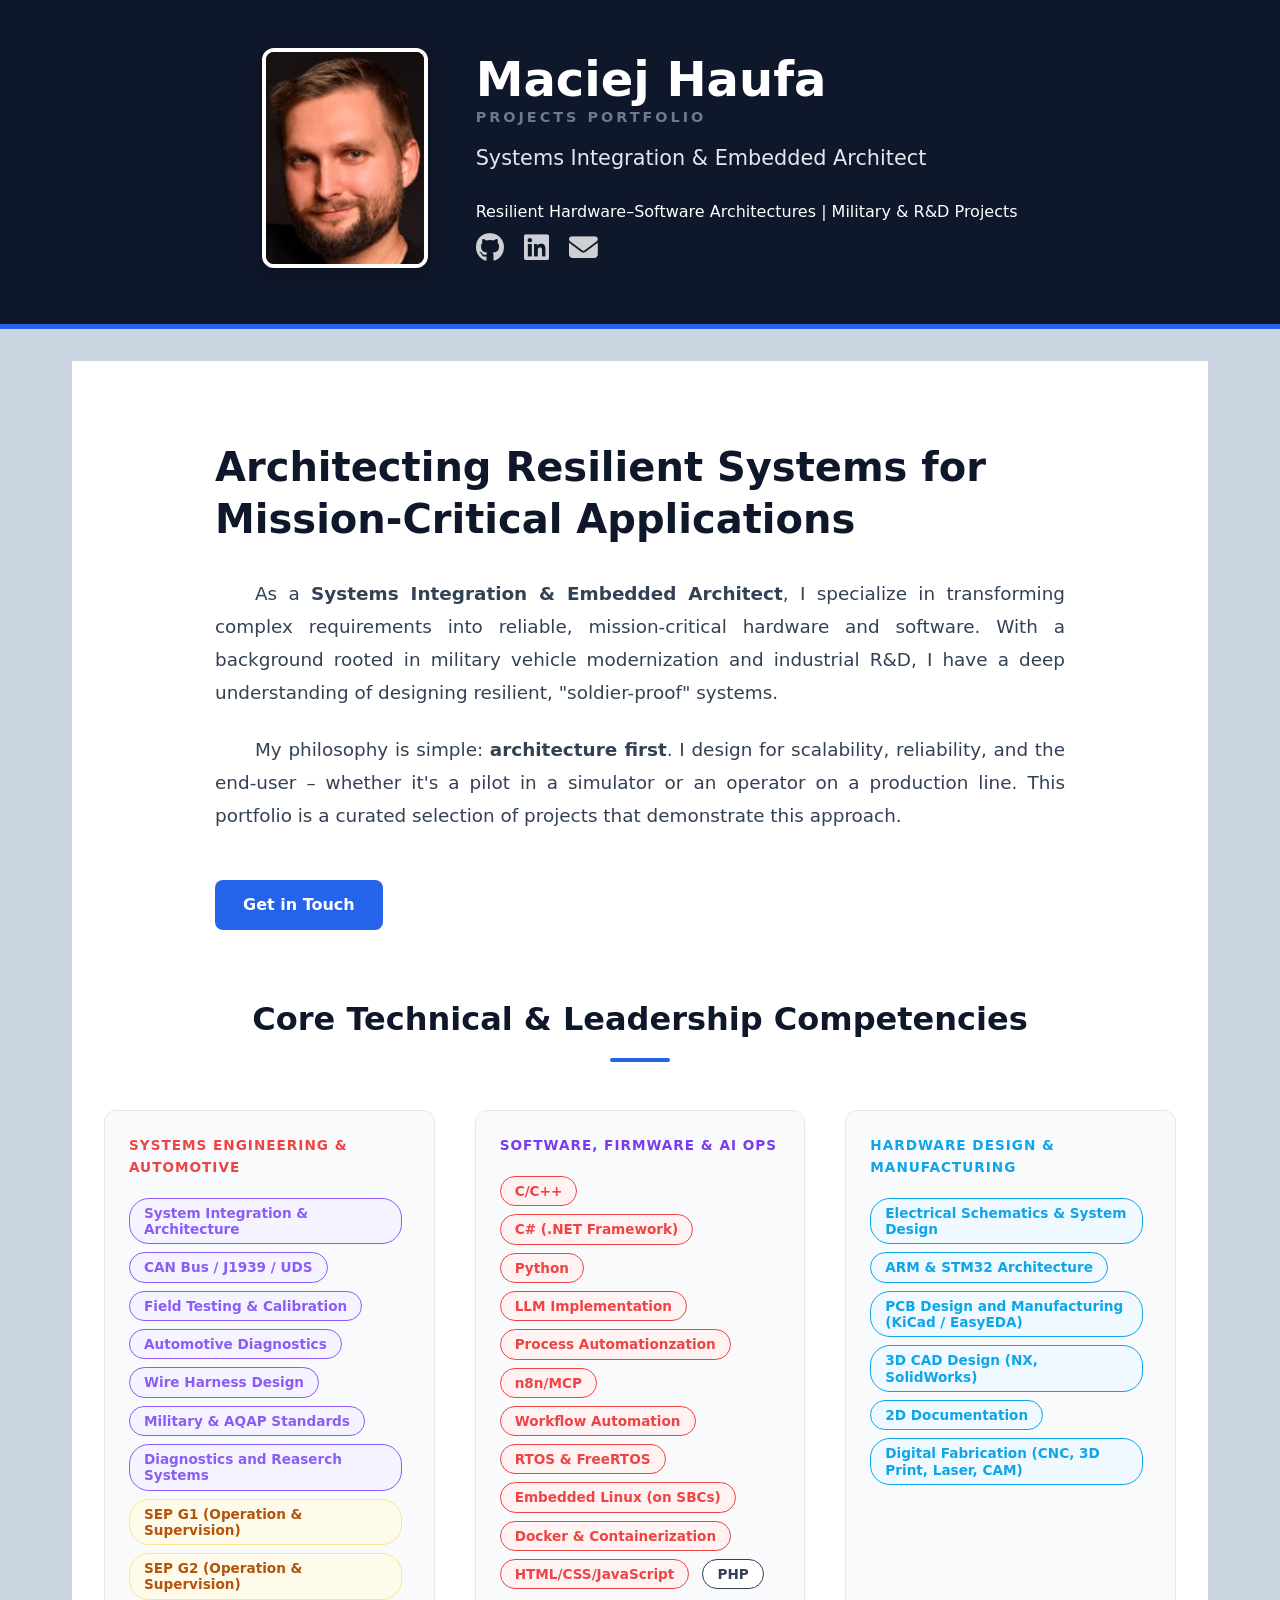
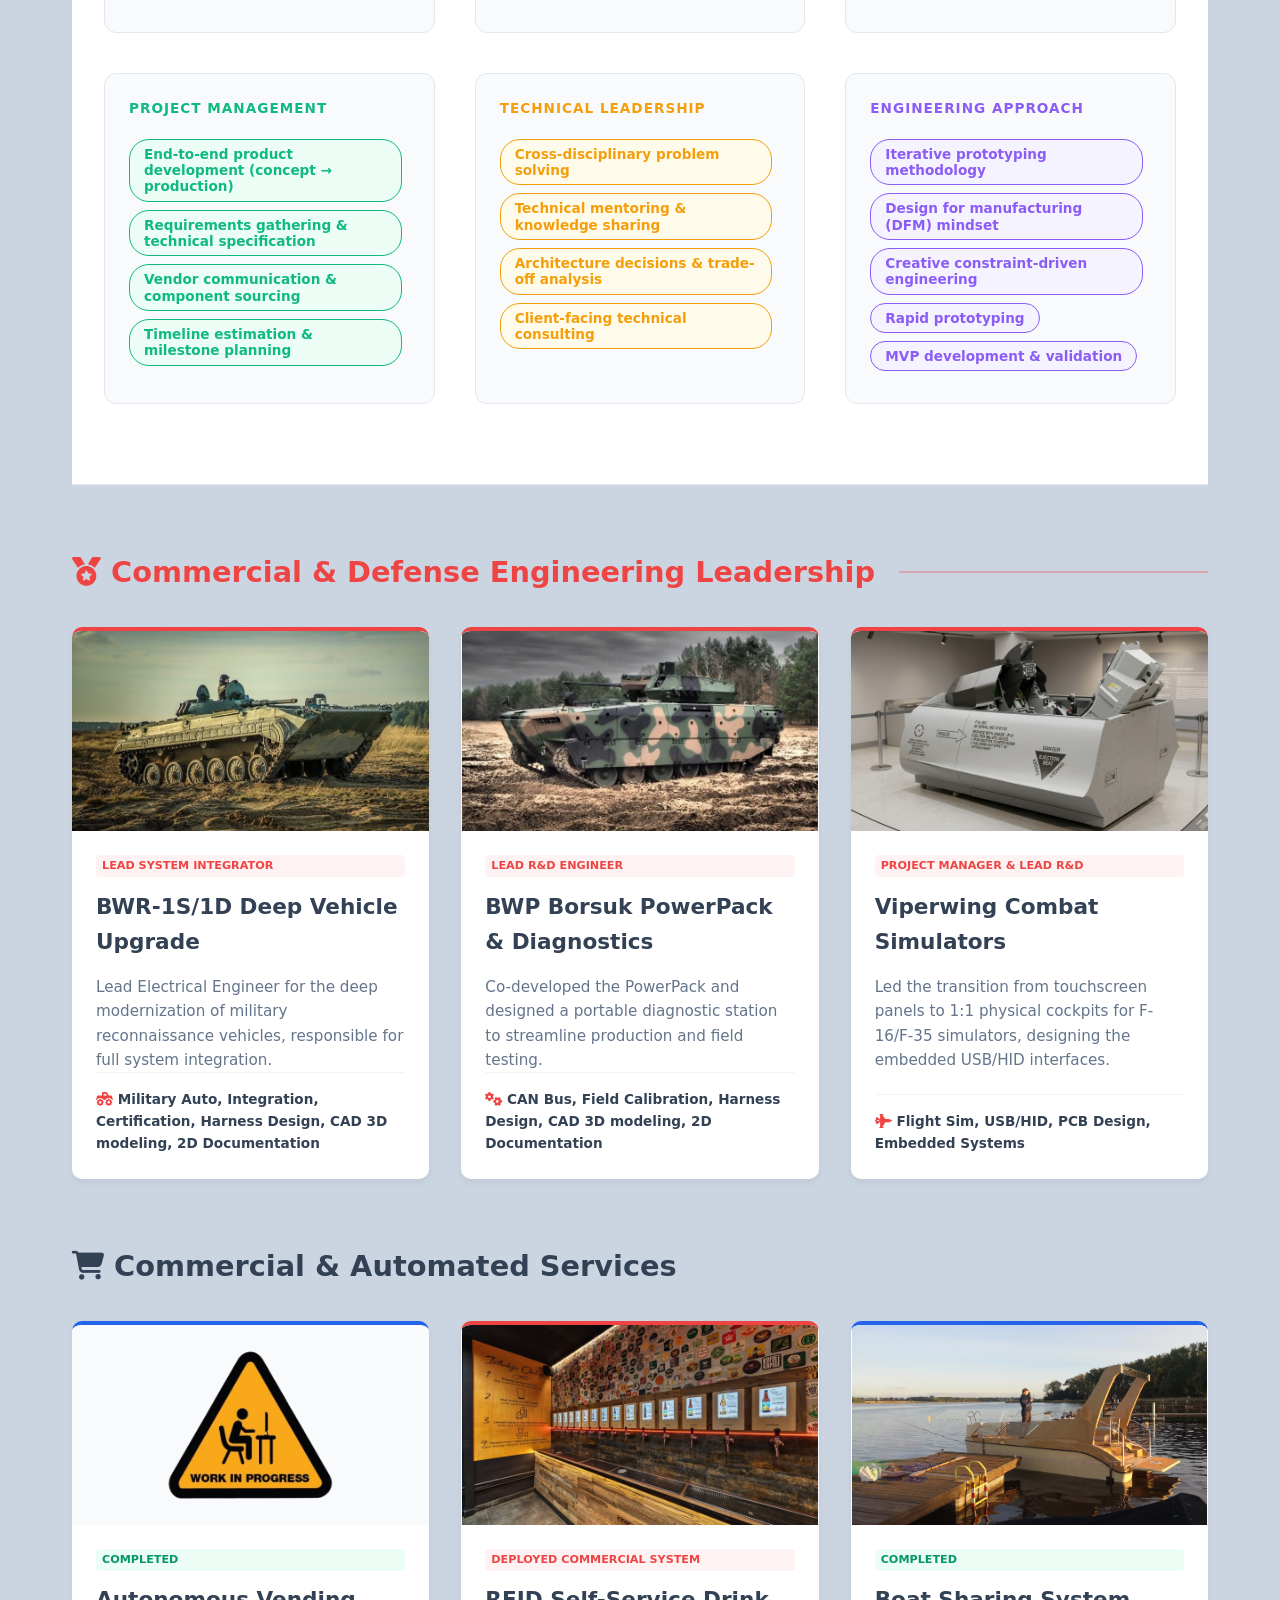
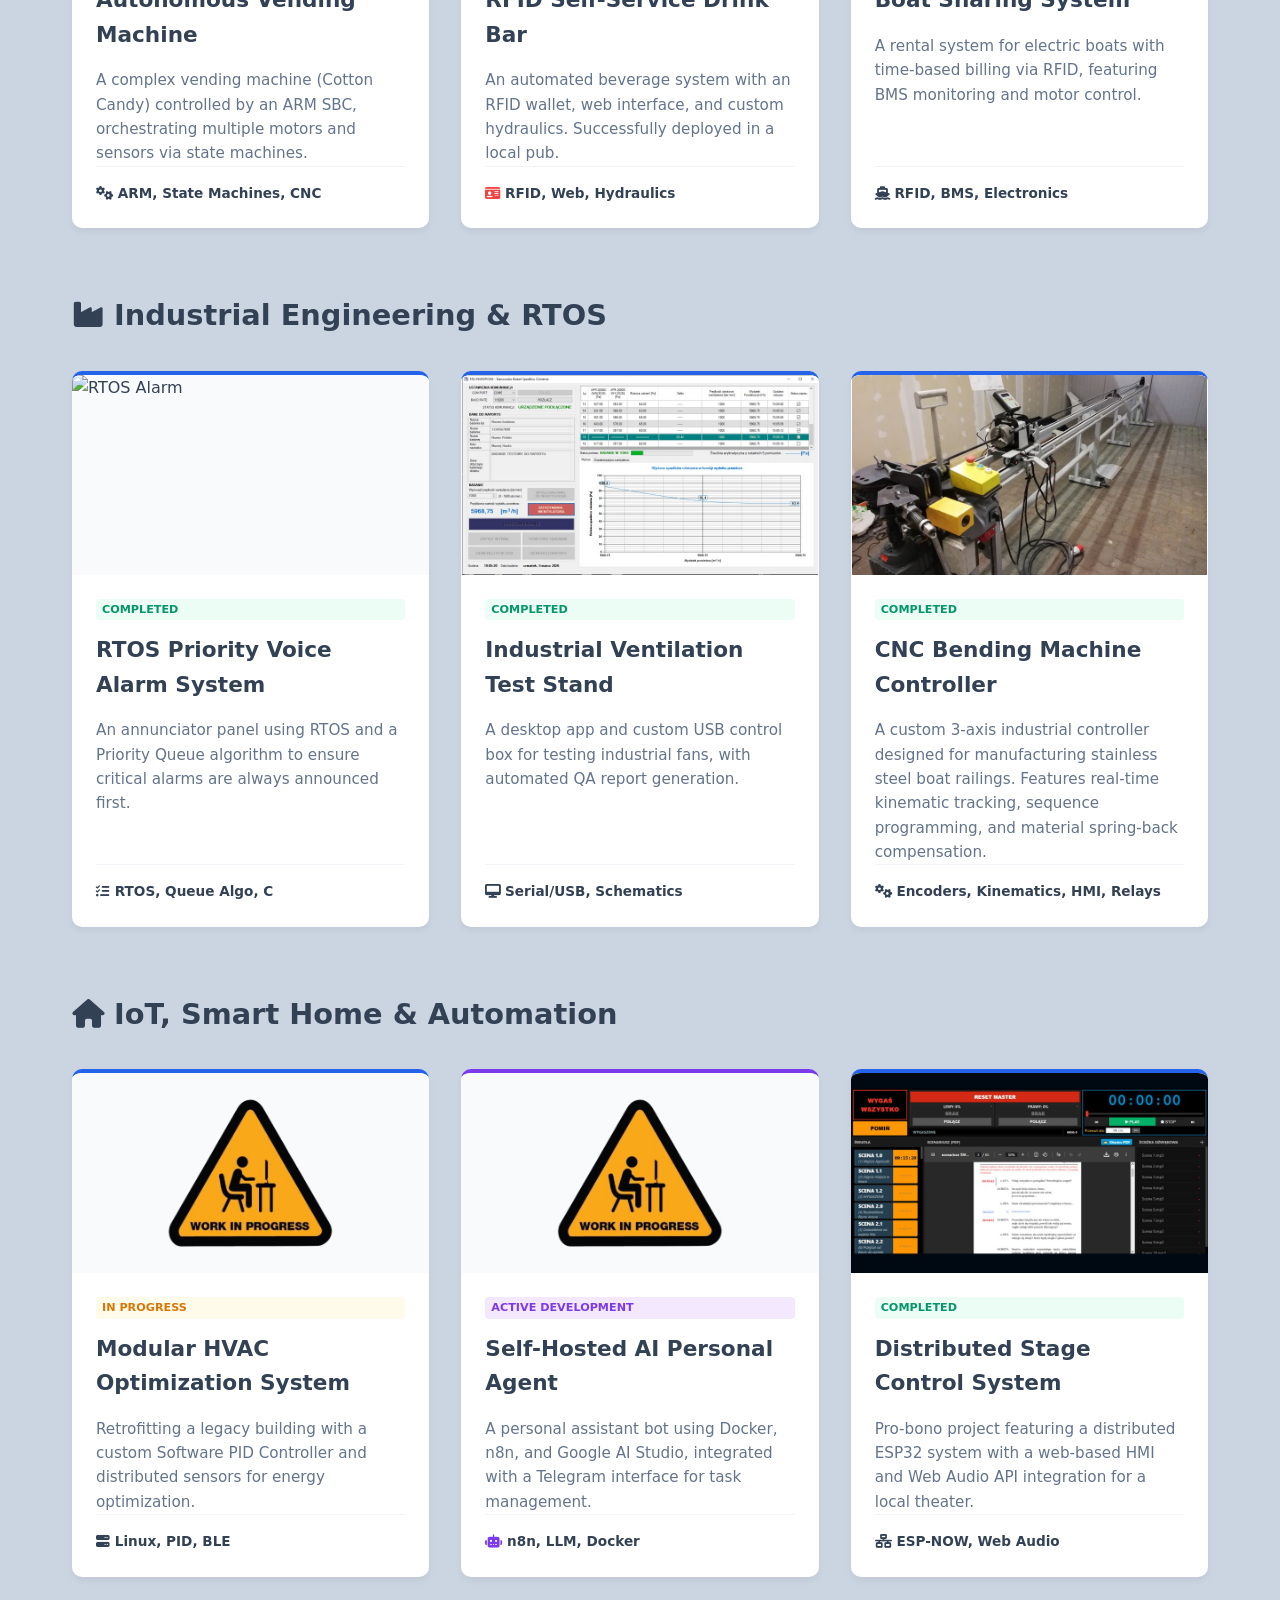
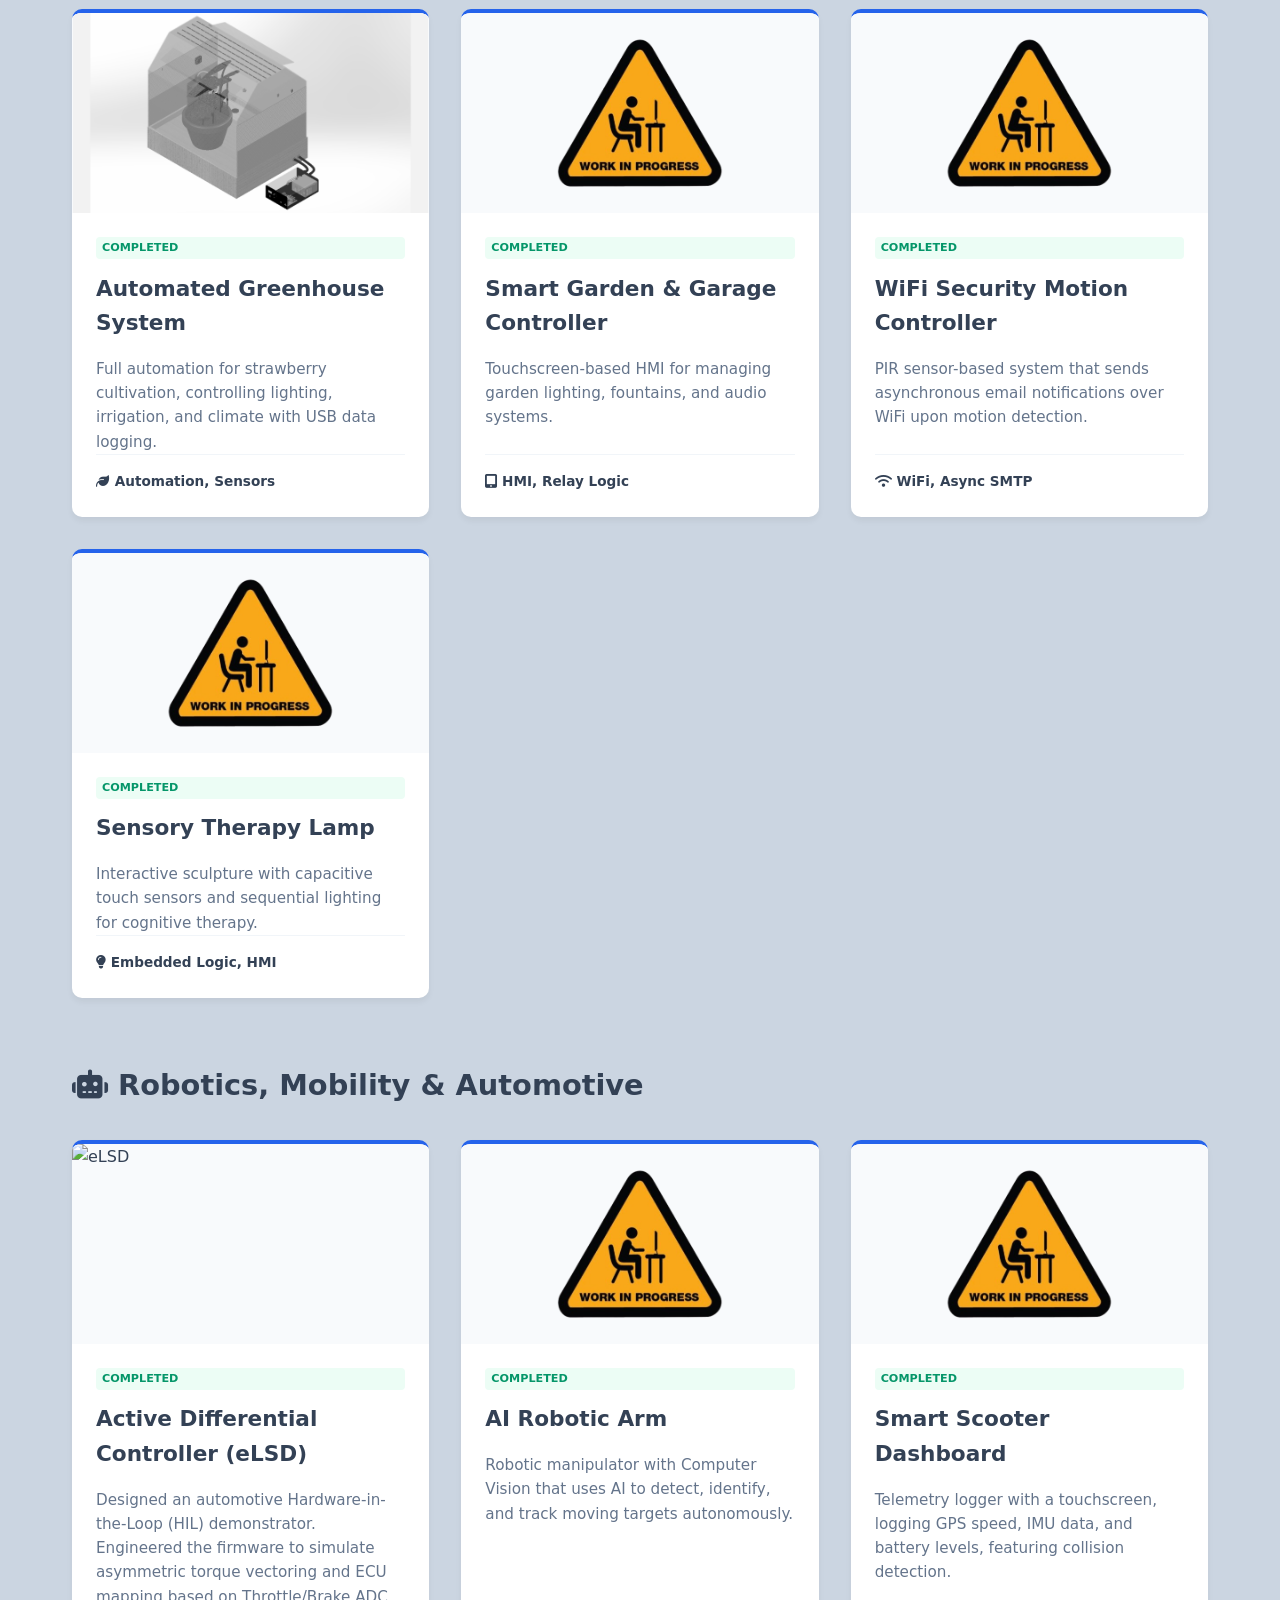
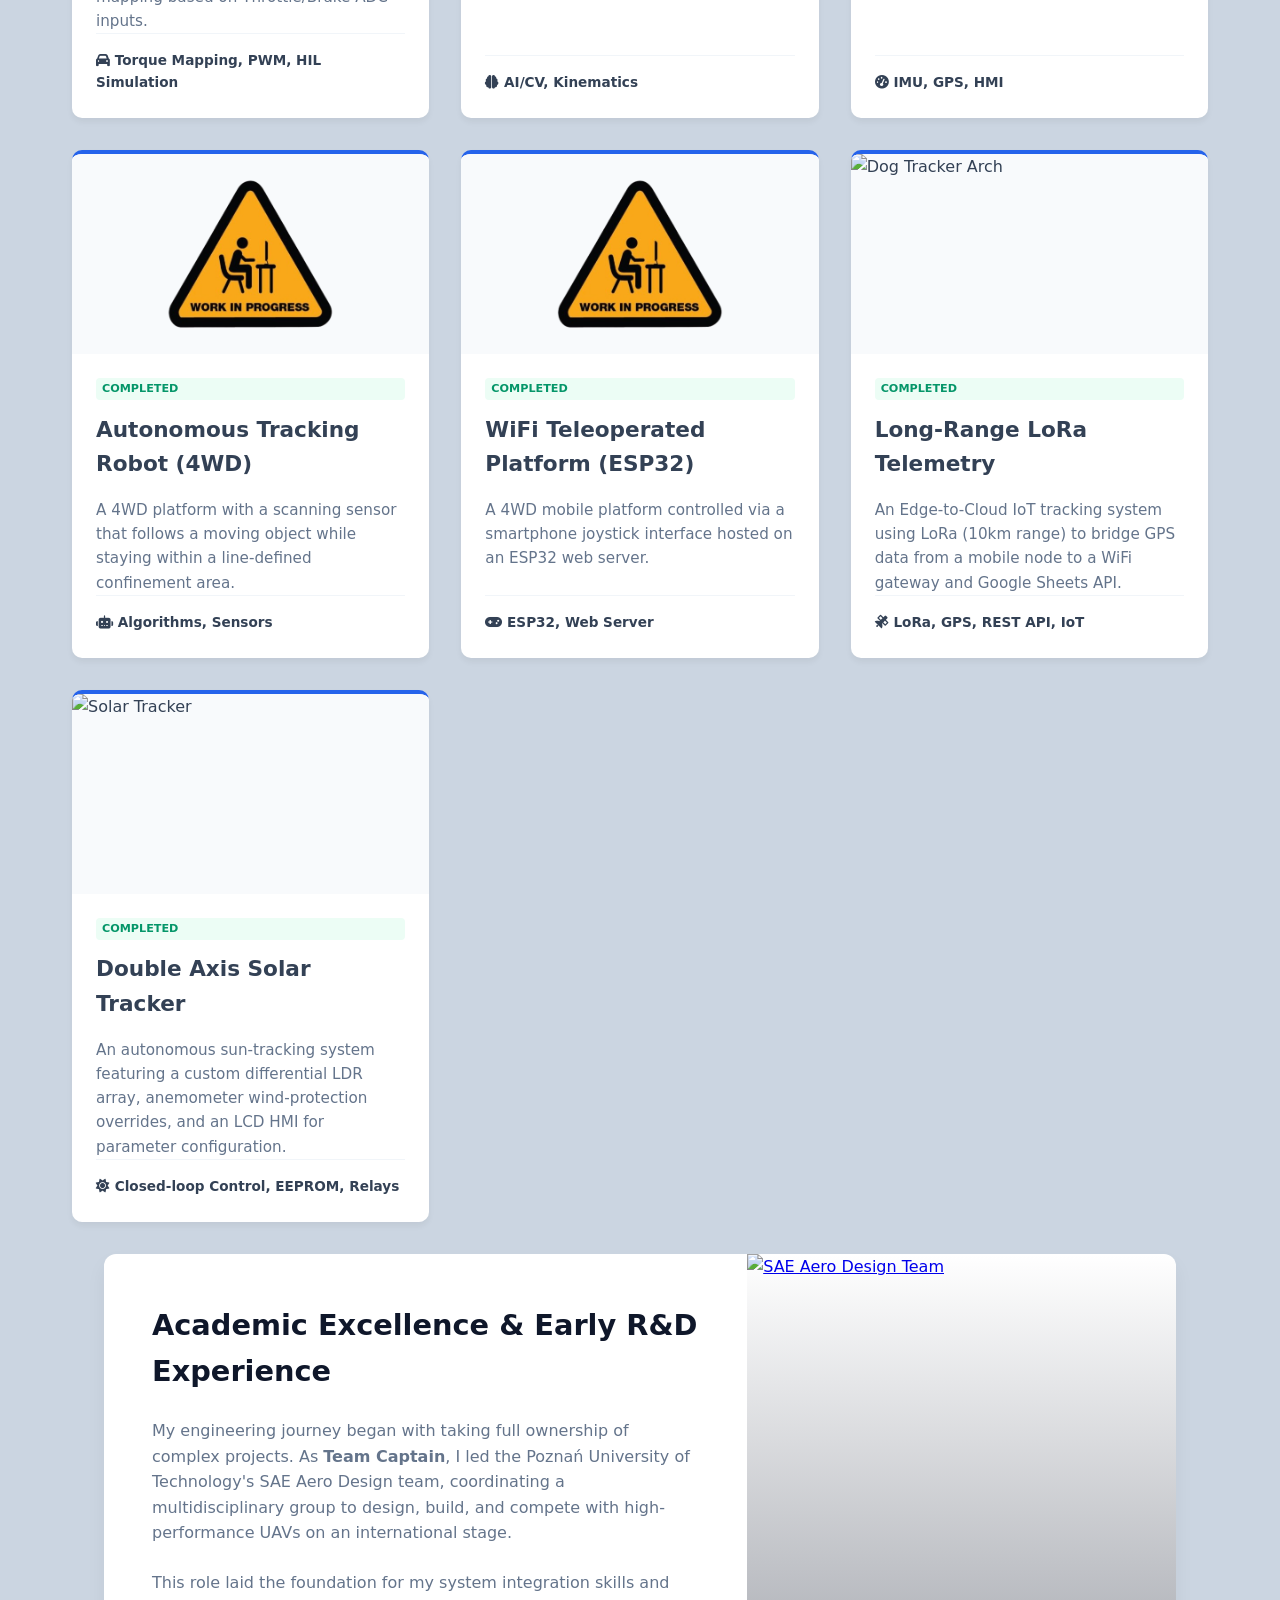
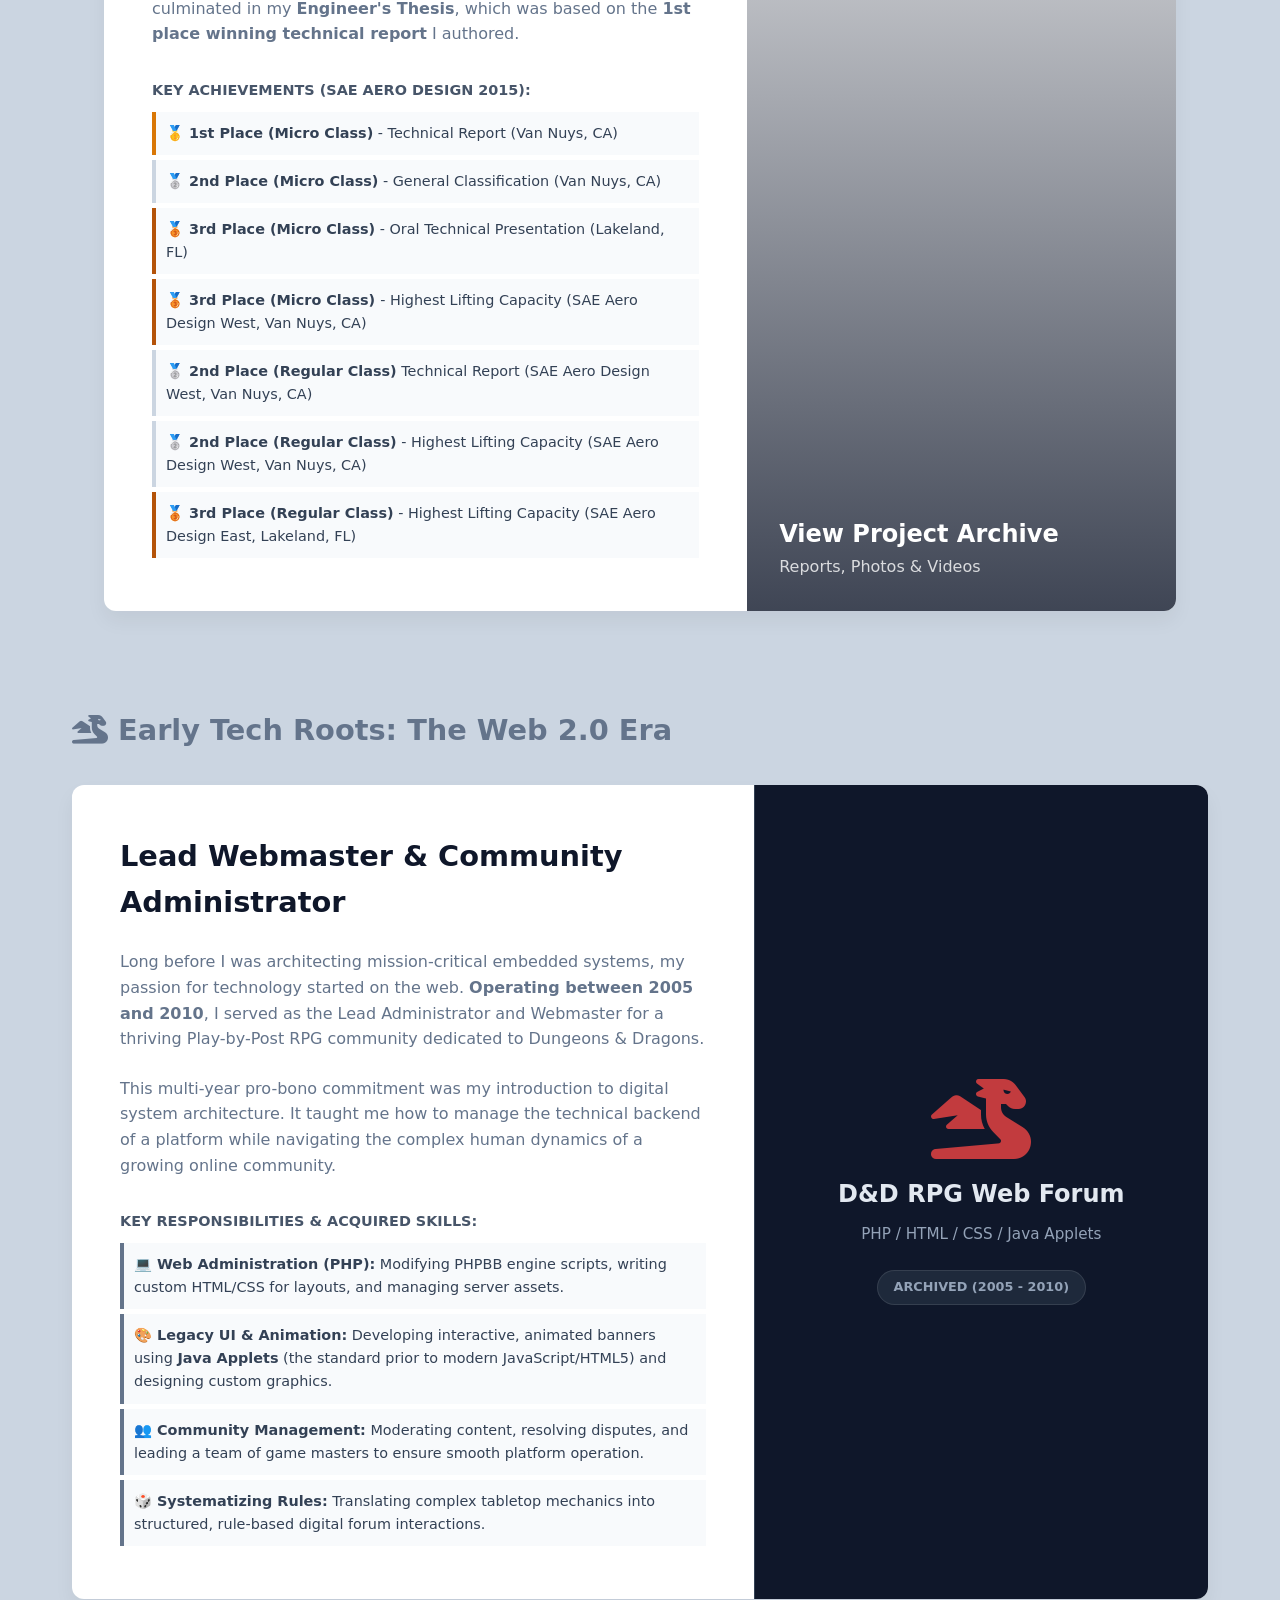
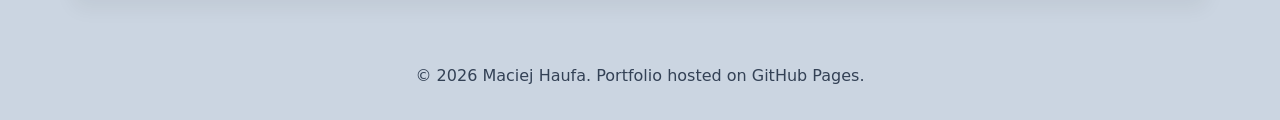
==== commit 3b3a88b7: "Update index.html" ====
--- a/index.html
+++ b/index.html
@@ -230,9 +230,9 @@
         </div>
         <div class="project-grid">
 
-            <a href="javascript:void(0)" class="project-card-link" onclick="alert('Page under construction. Please check back soon!')">
-                <div class="project-card">
-                    <div class="card-thumbnail"><img src="images/work-in-progress.svg" alt="RTOS Alarm"></div> <!--rtos-alarm.jpg-->
+             <a href="projects/rtos-alarm.html" class="project-card-link">
+                <div class="project-card">
+                    <div class="card-thumbnail"><img src="images/rtos-chart.jpg" alt="RTOS Alarm"></div> <!--rtos-alarm.jpg-->
                     <div class="card-content">
                         <span class="status done">Completed</span>
                         <h3>RTOS Priority Voice Alarm System</h3>
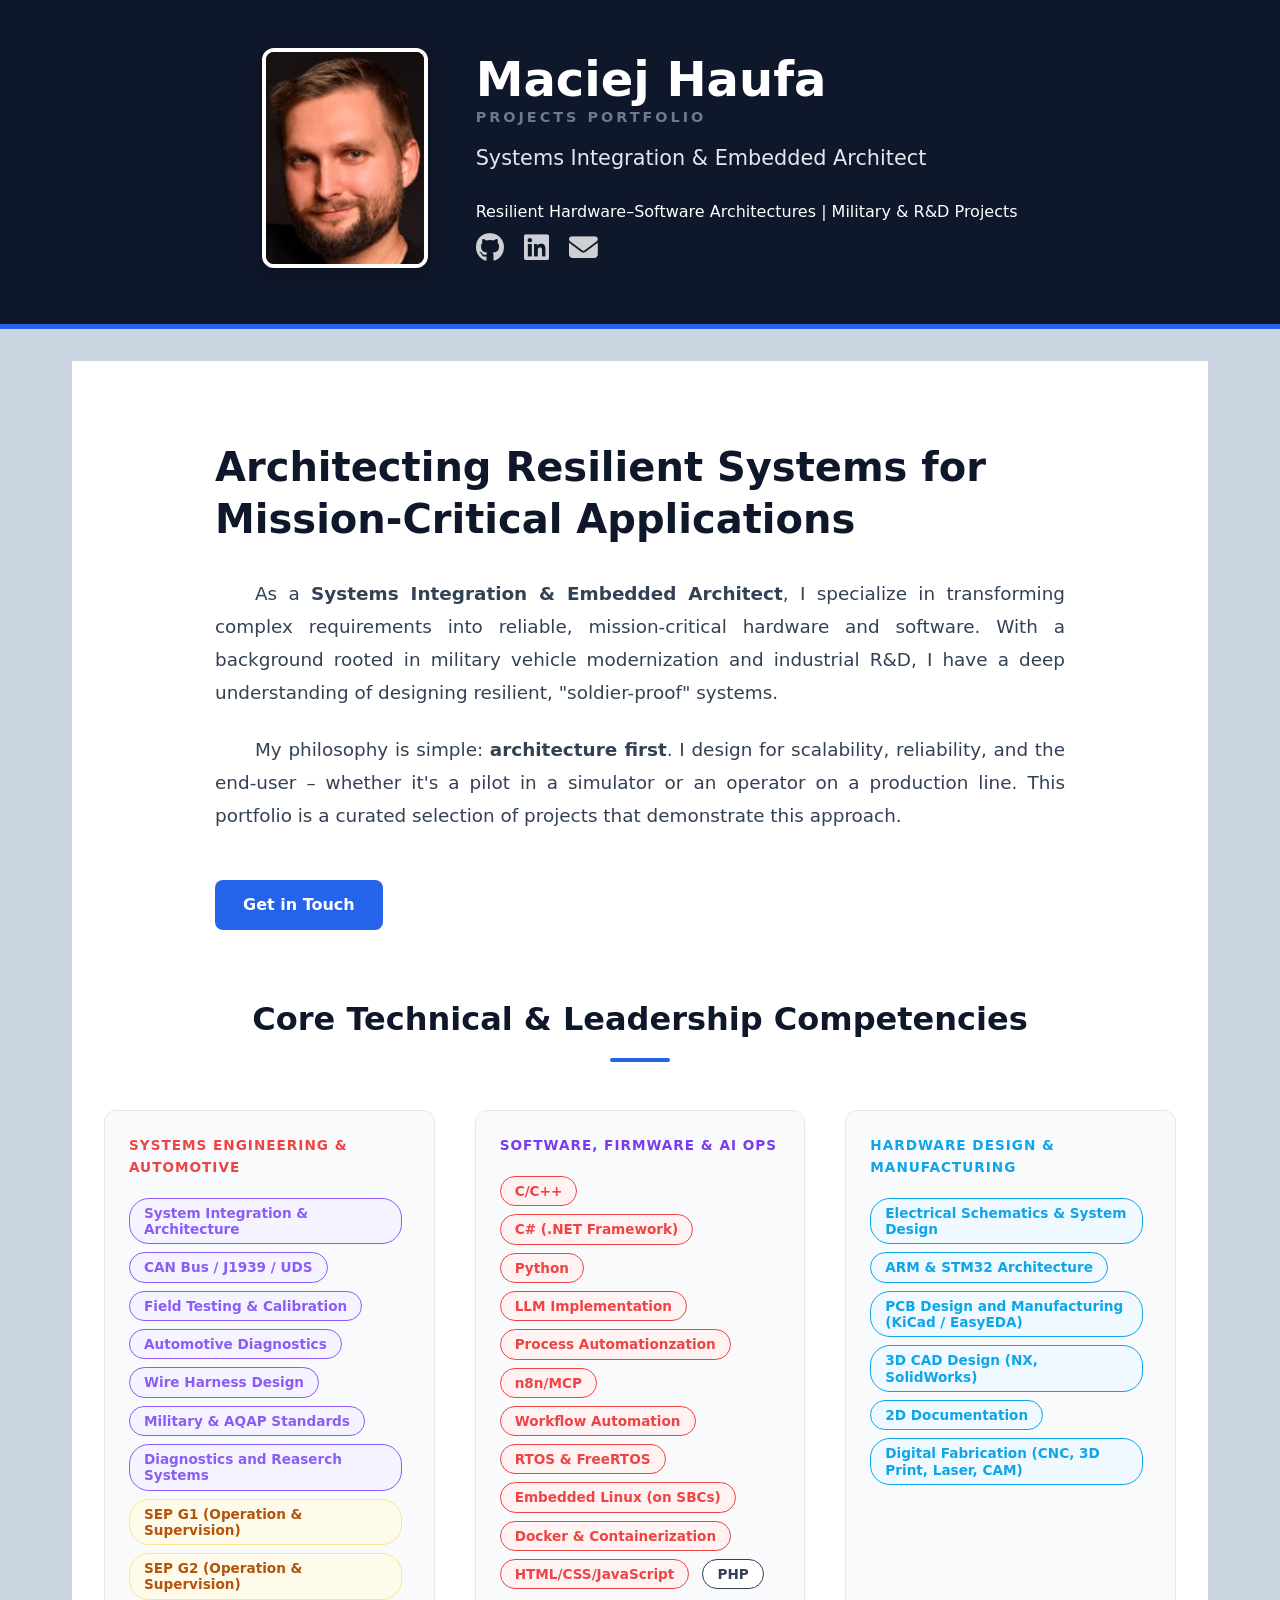
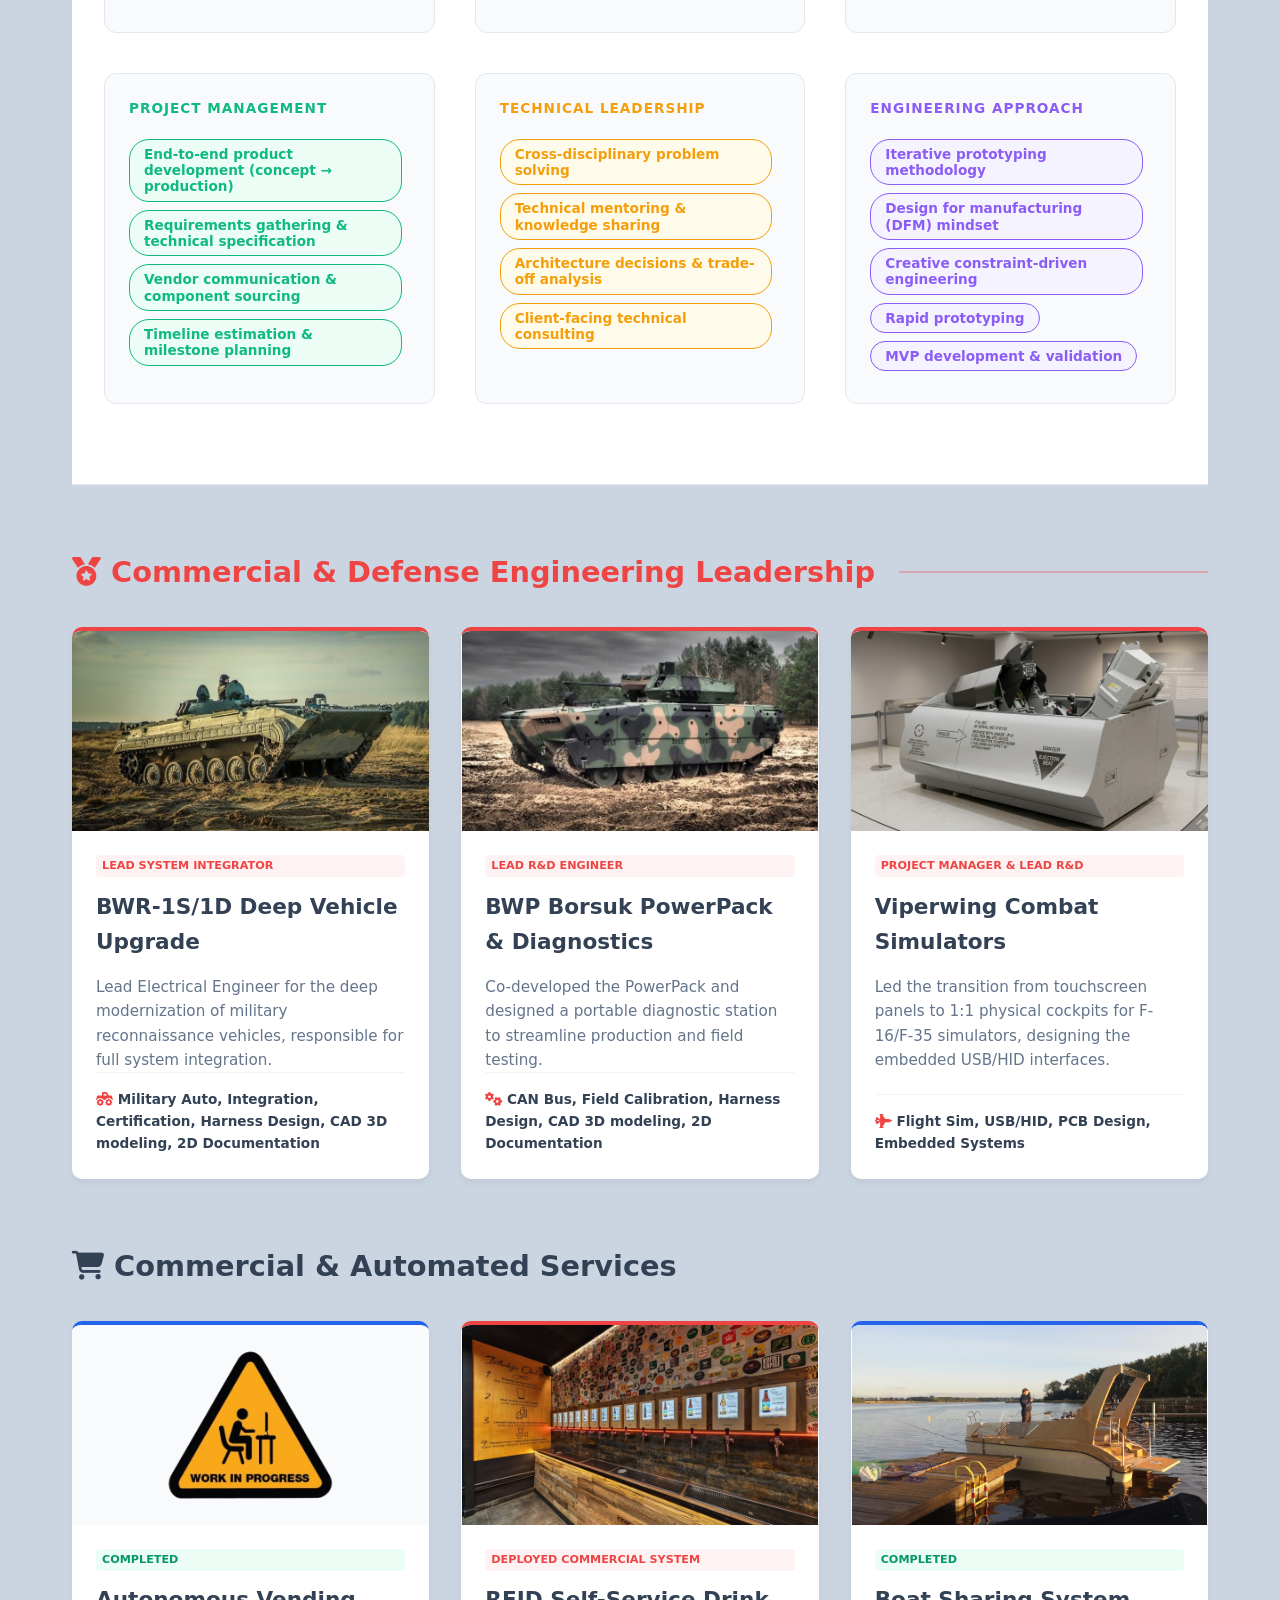
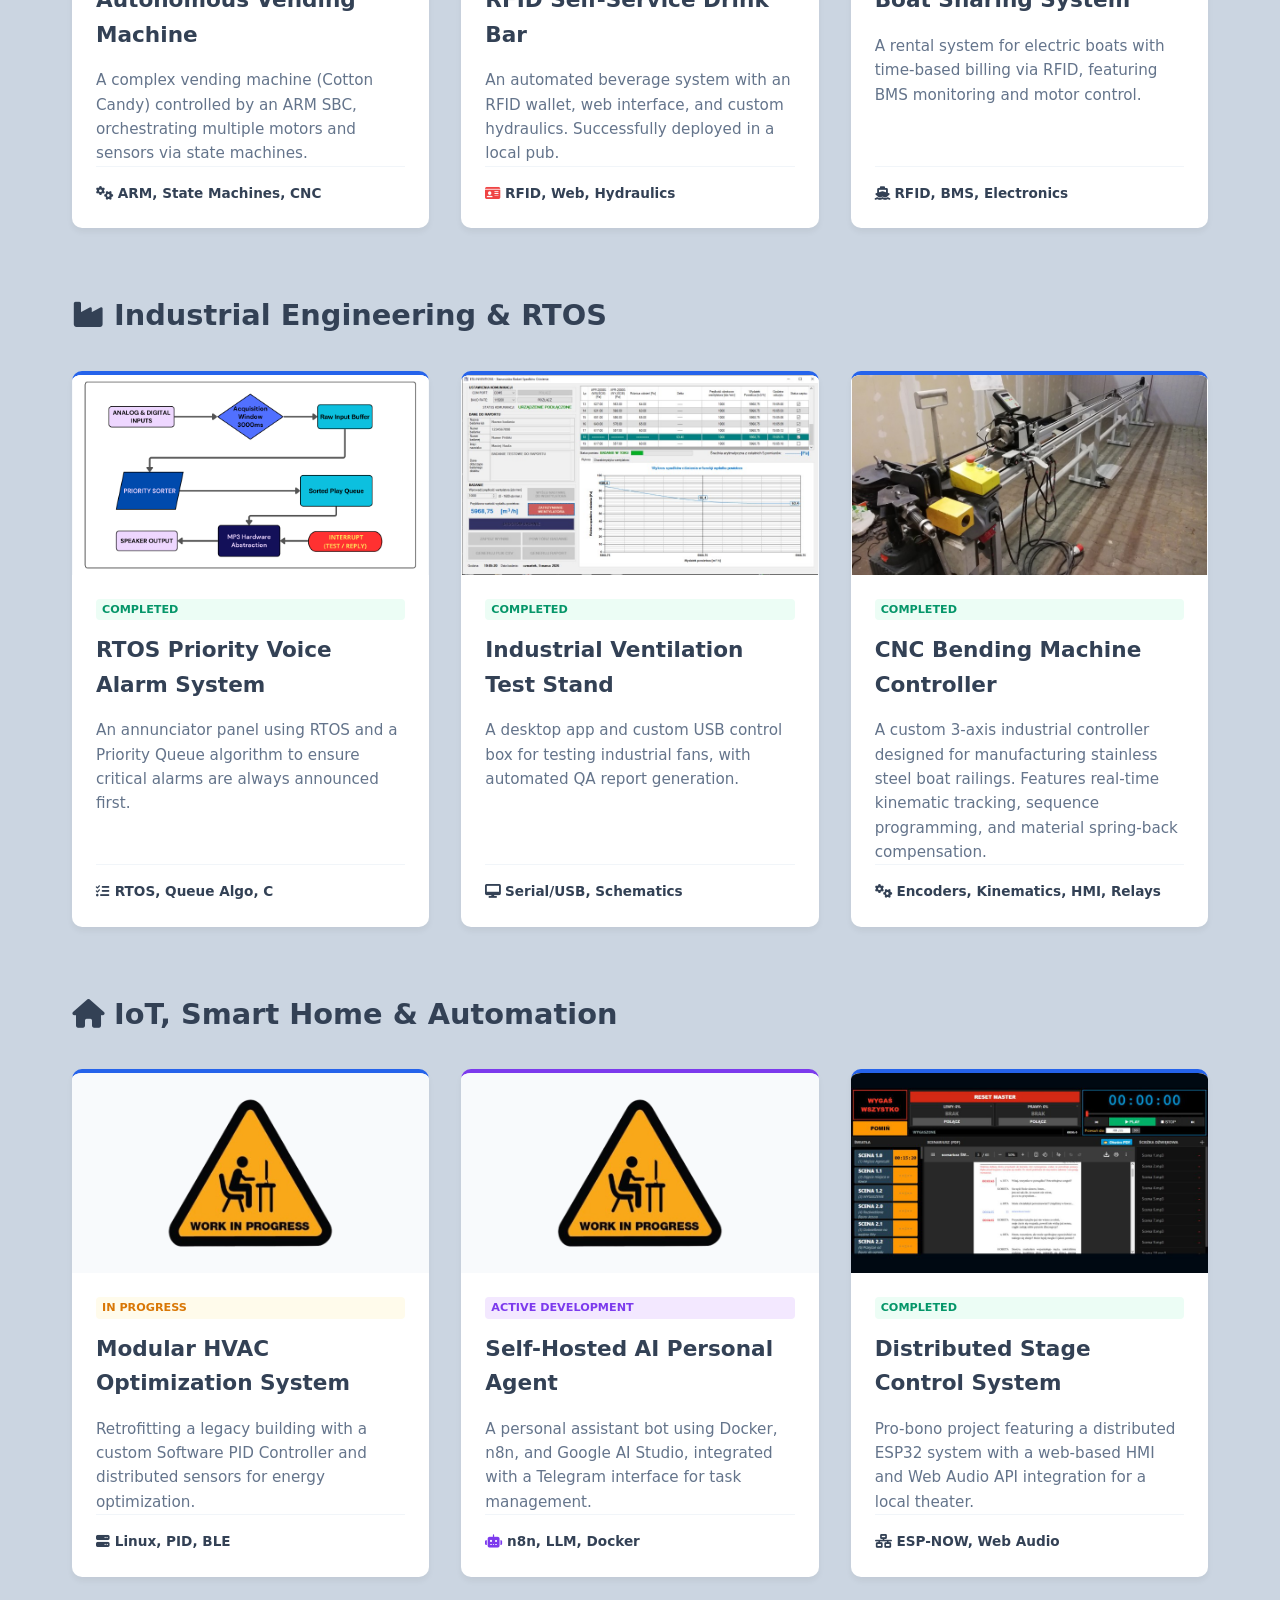
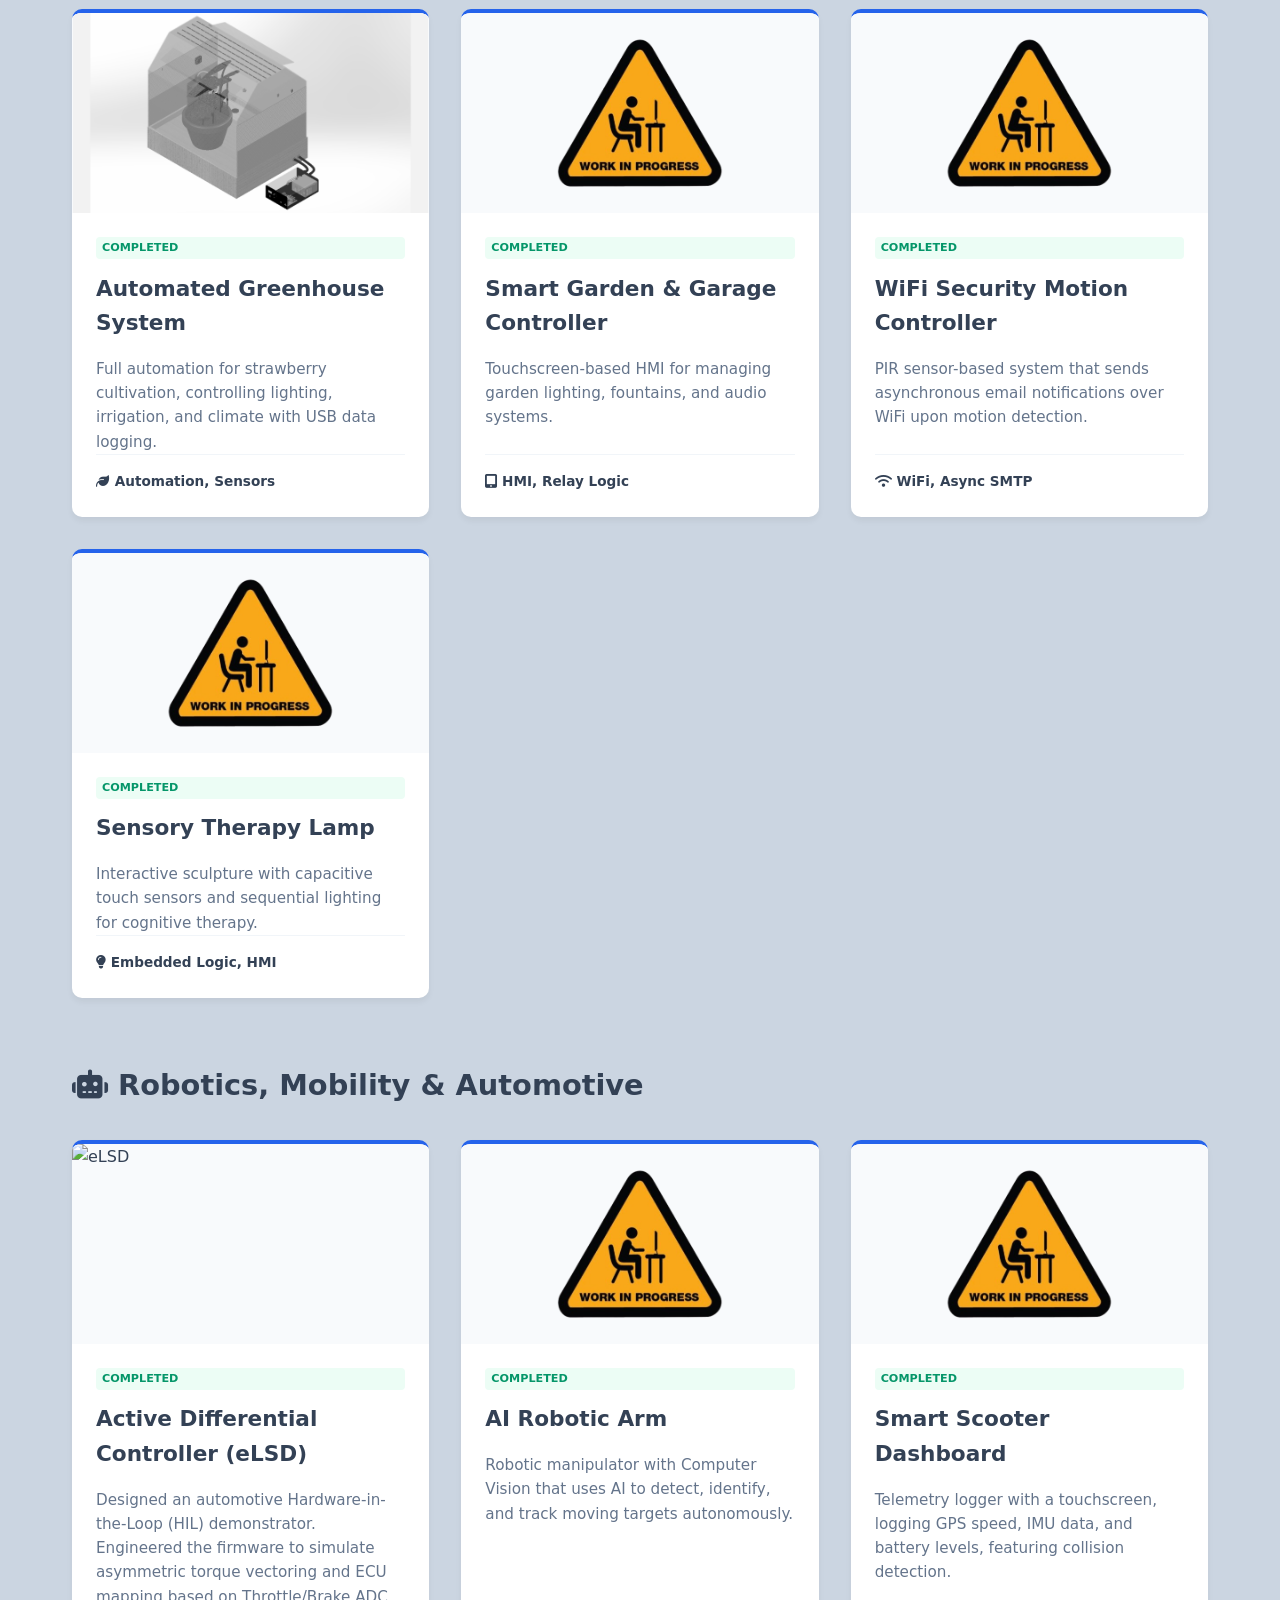
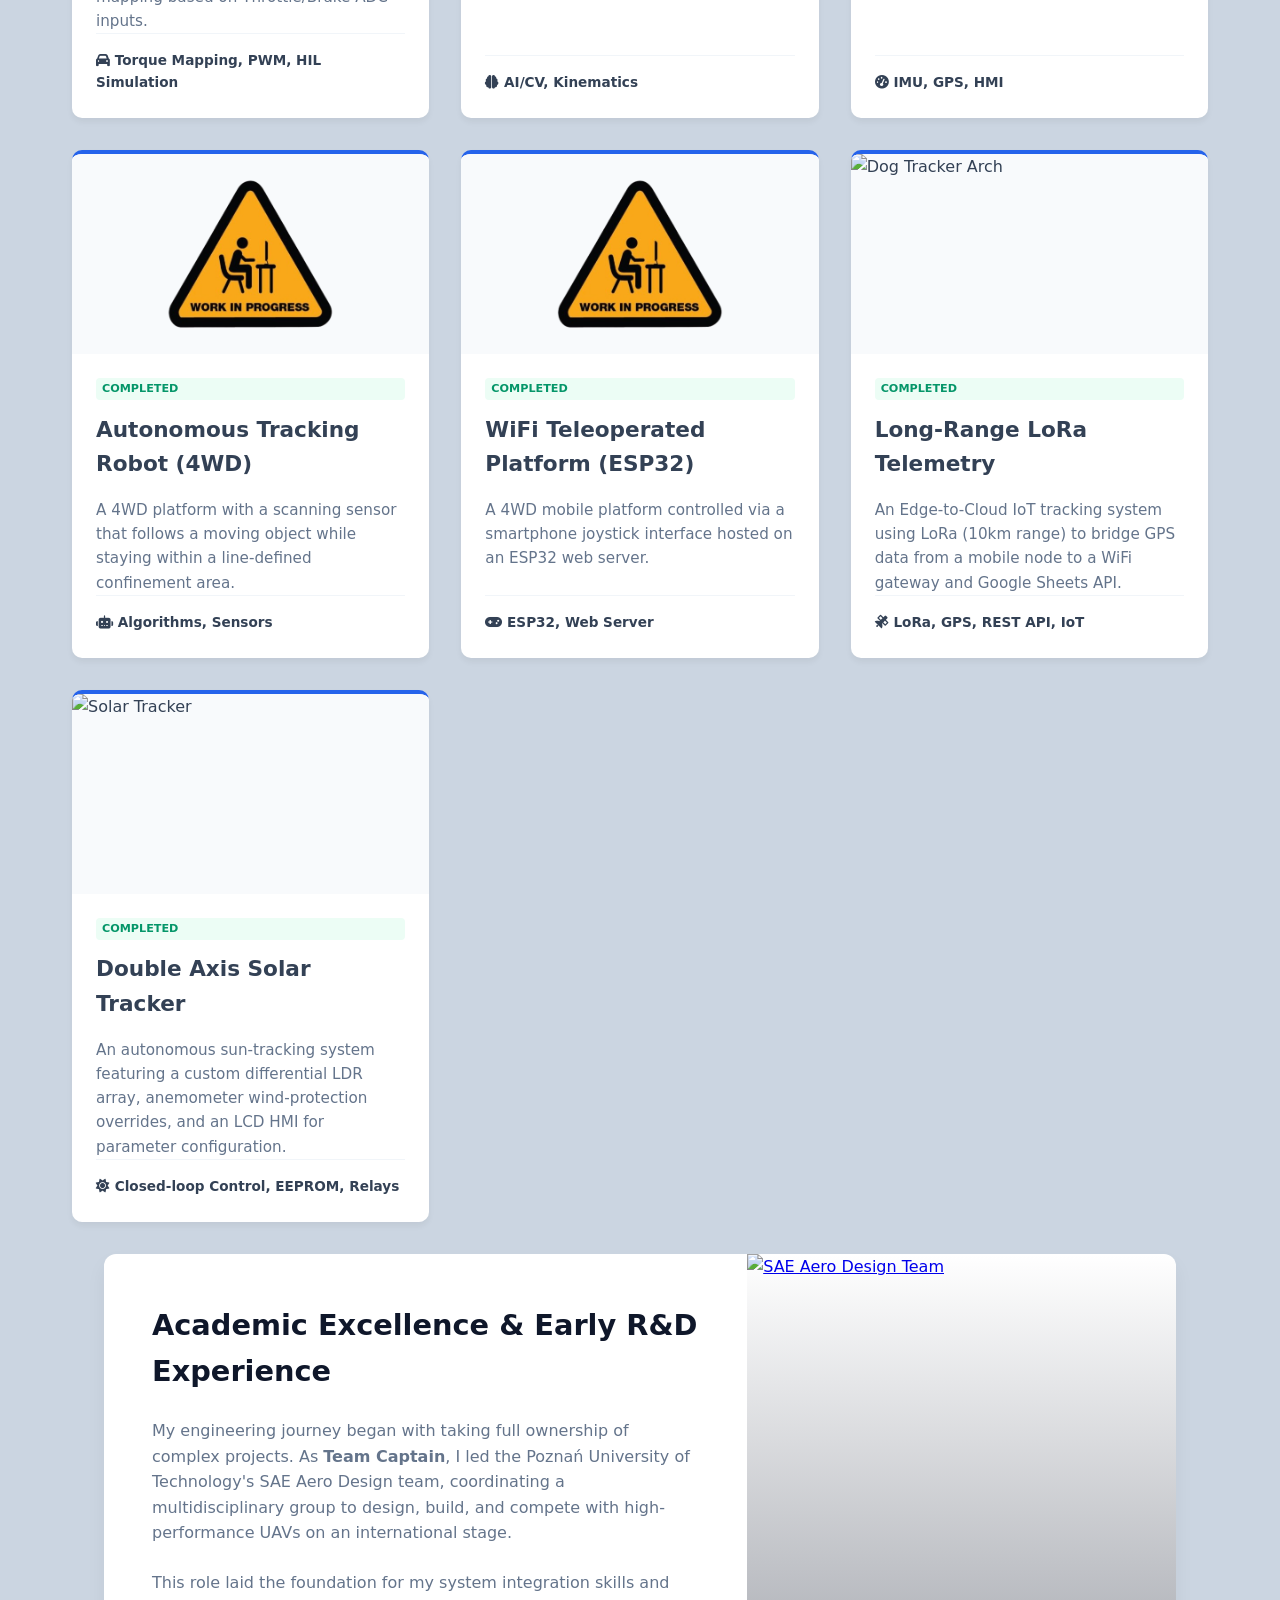
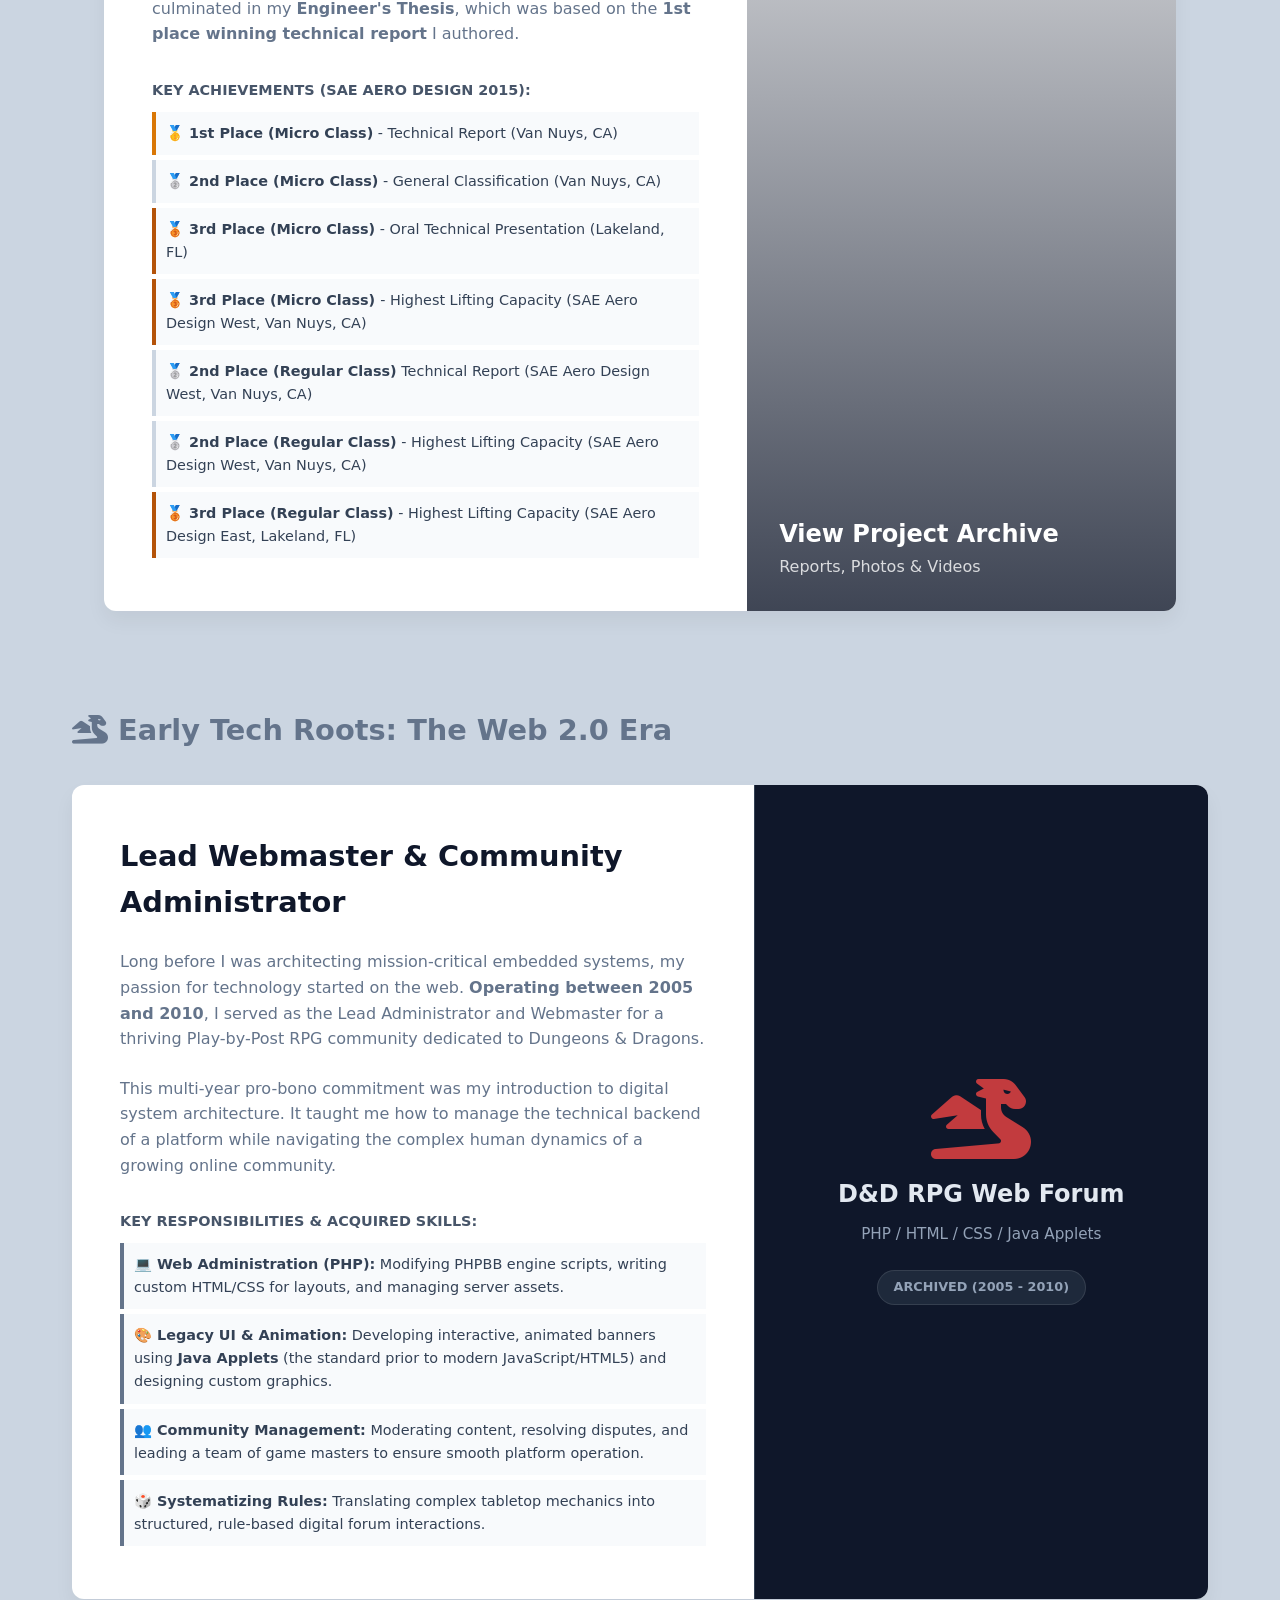
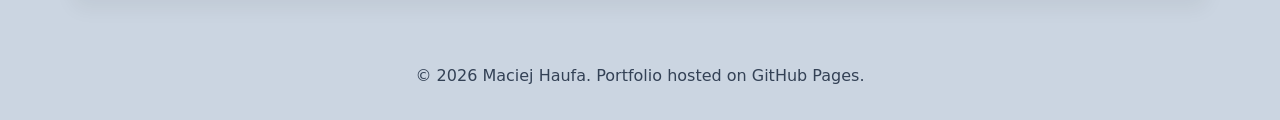
==== commit 310e273d: "Update index.html" ====
--- a/index.html
+++ b/index.html
@@ -232,7 +232,7 @@
 
              <a href="projects/rtos-alarm.html" class="project-card-link">
                 <div class="project-card">
-                    <div class="card-thumbnail"><img src="images/rtos-chart.jpg" alt="RTOS Alarm"></div> <!--rtos-alarm.jpg-->
+                    <div class="card-thumbnail"><img src="images/rtos-diagram.png" alt="RTOS Alarm"></div> <!--rtos-alarm.jpg-->
                     <div class="card-content">
                         <span class="status done">Completed</span>
                         <h3>RTOS Priority Voice Alarm System</h3>
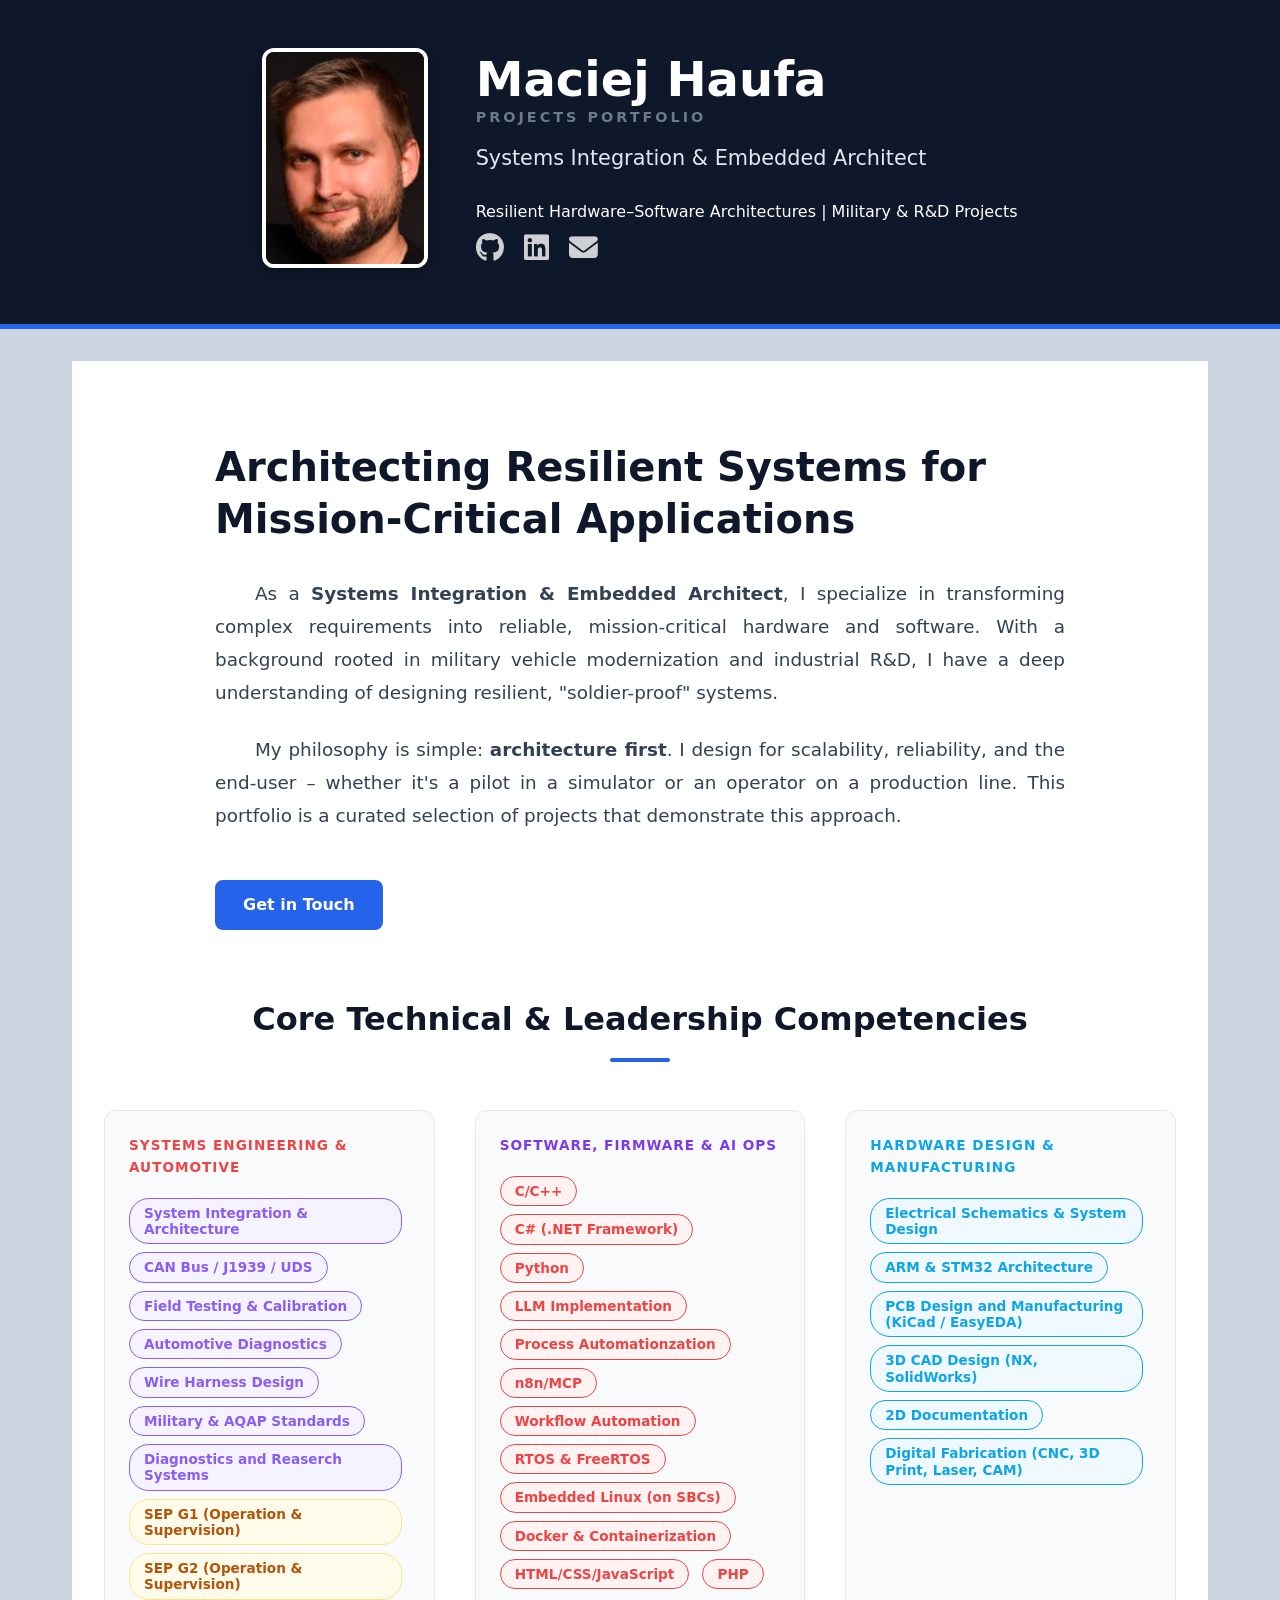
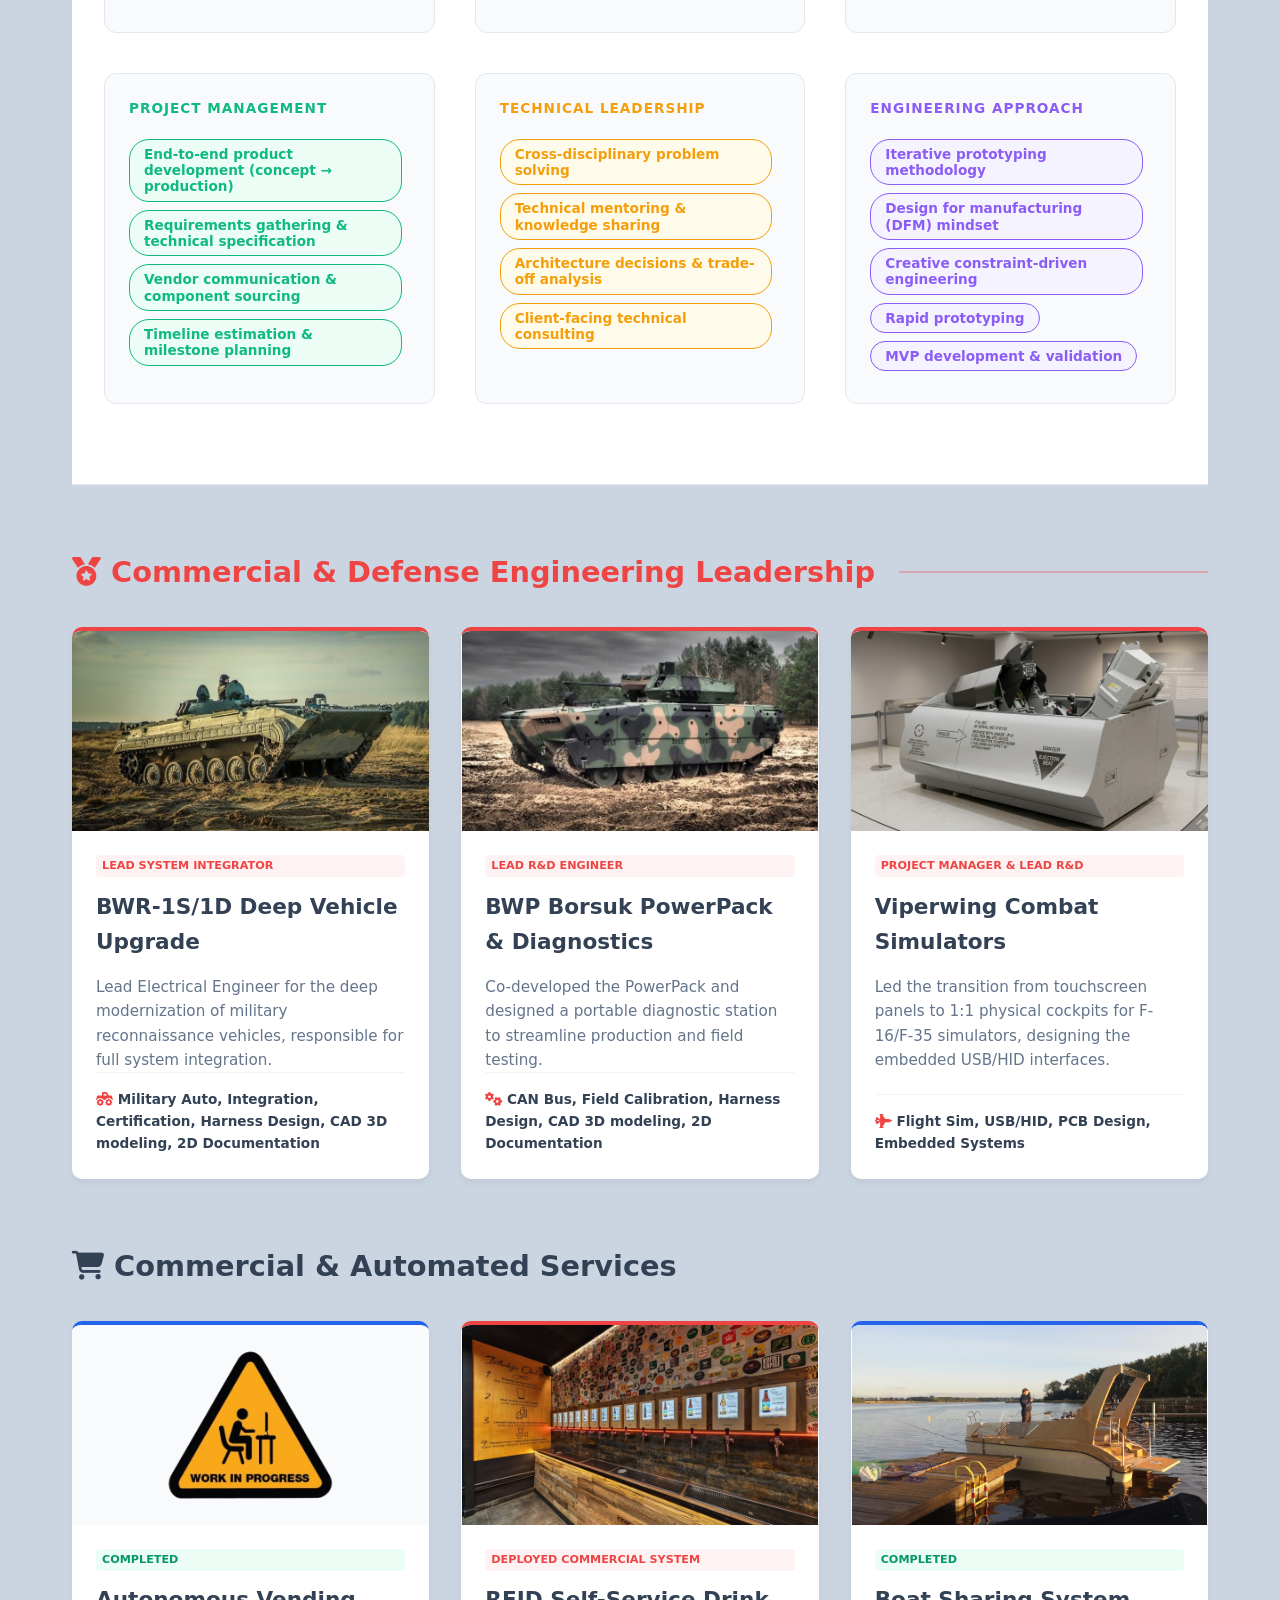
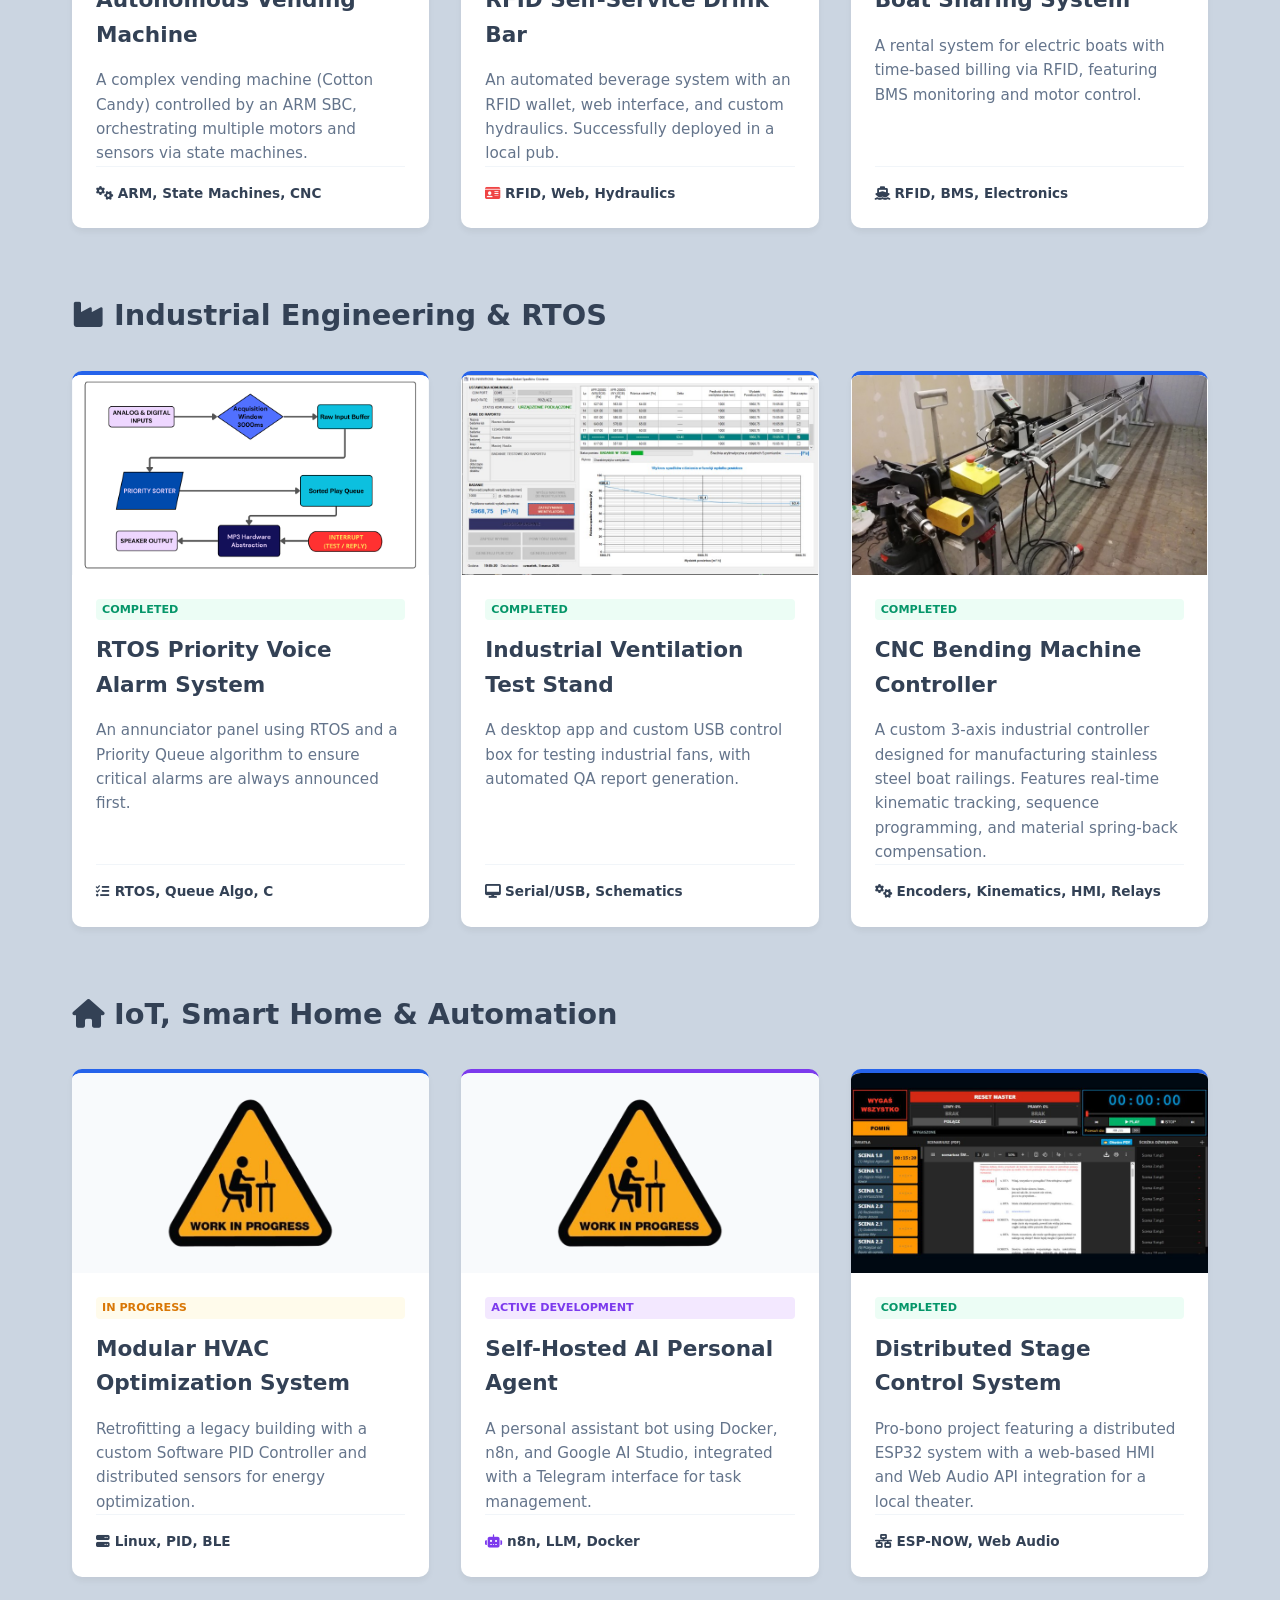
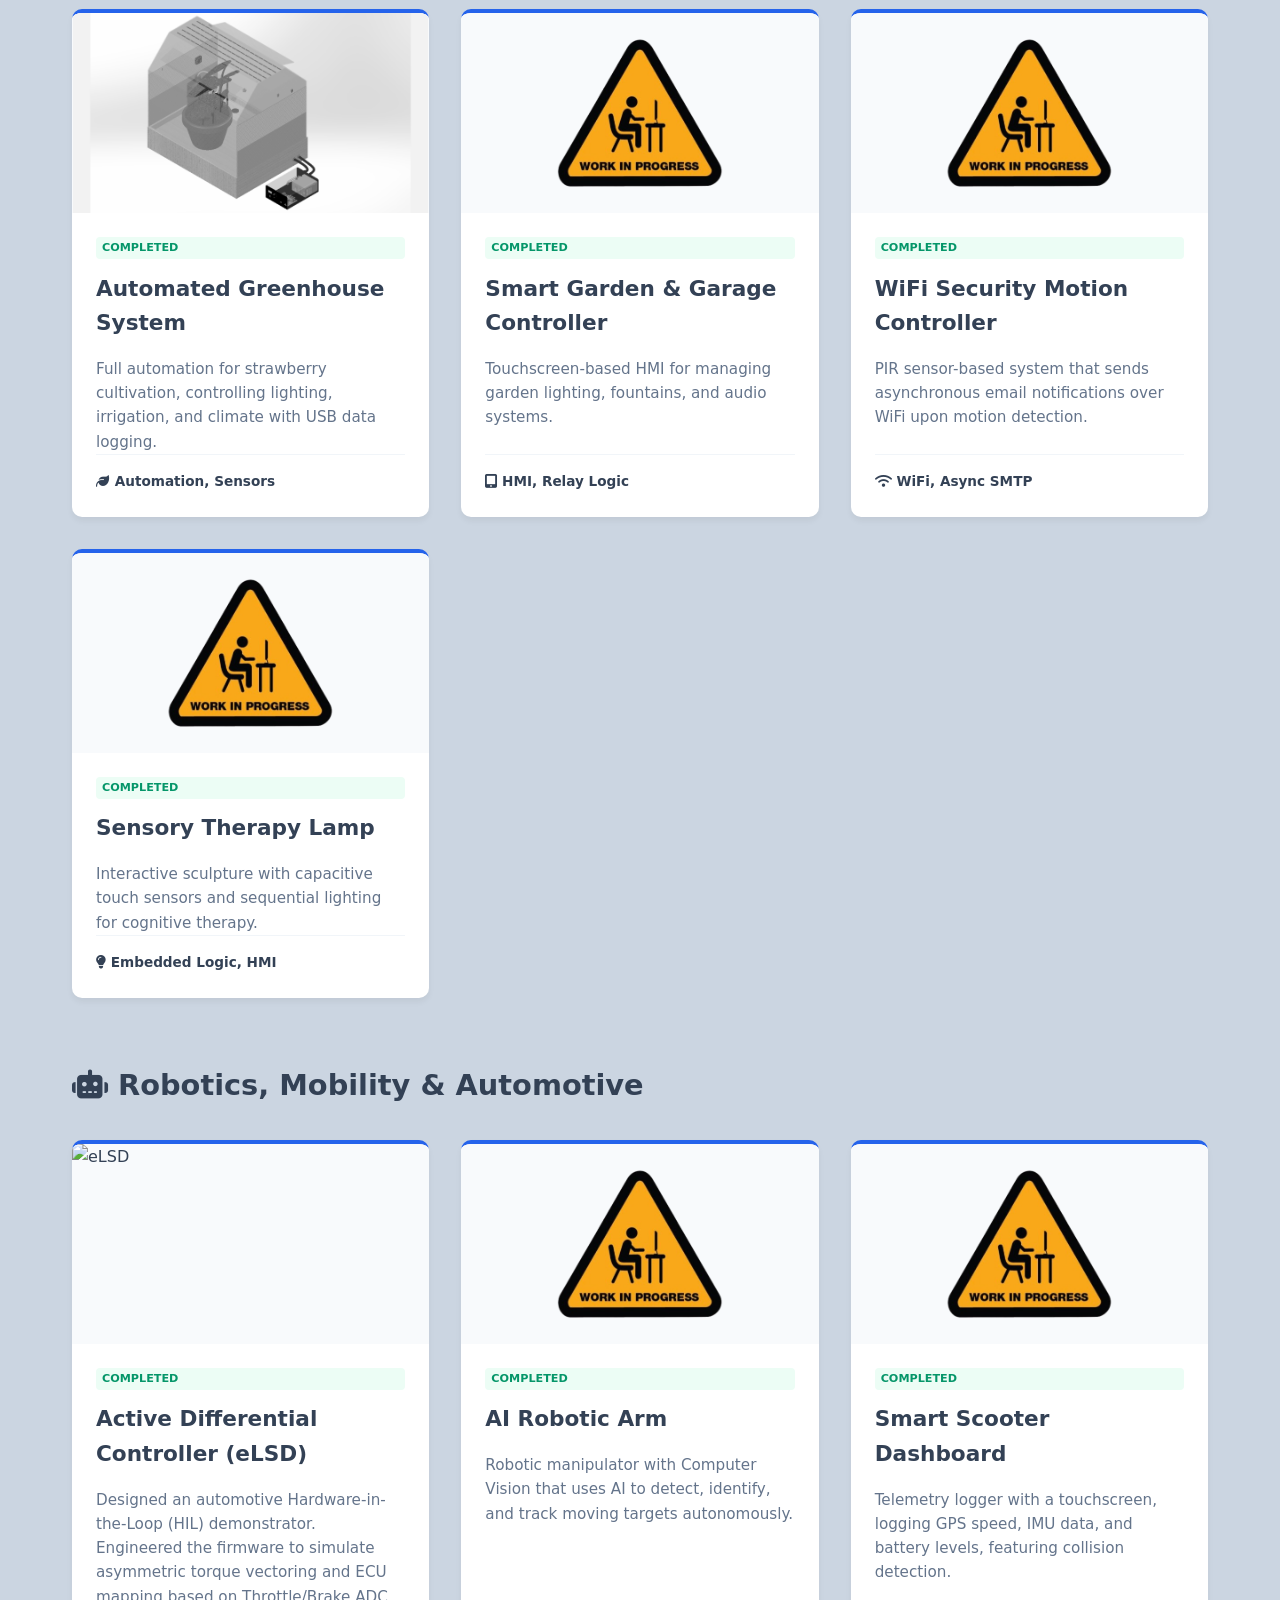
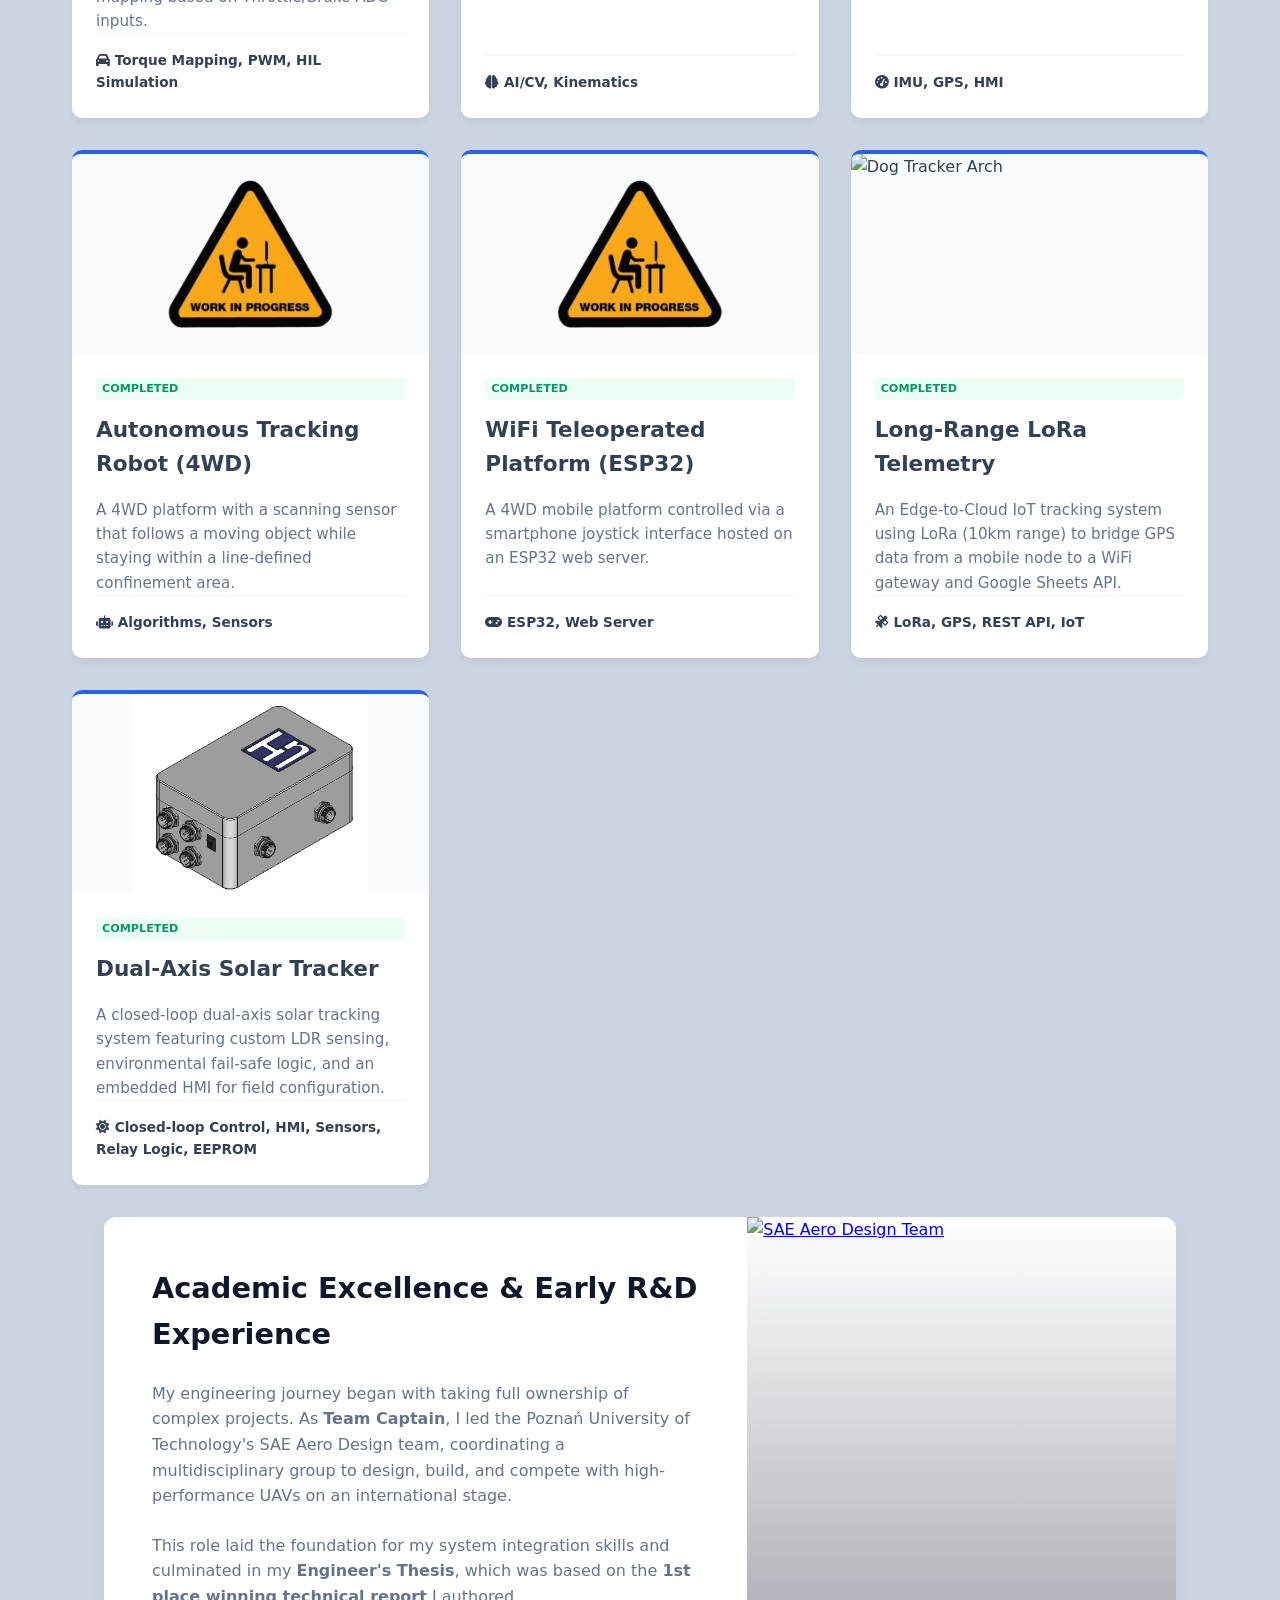
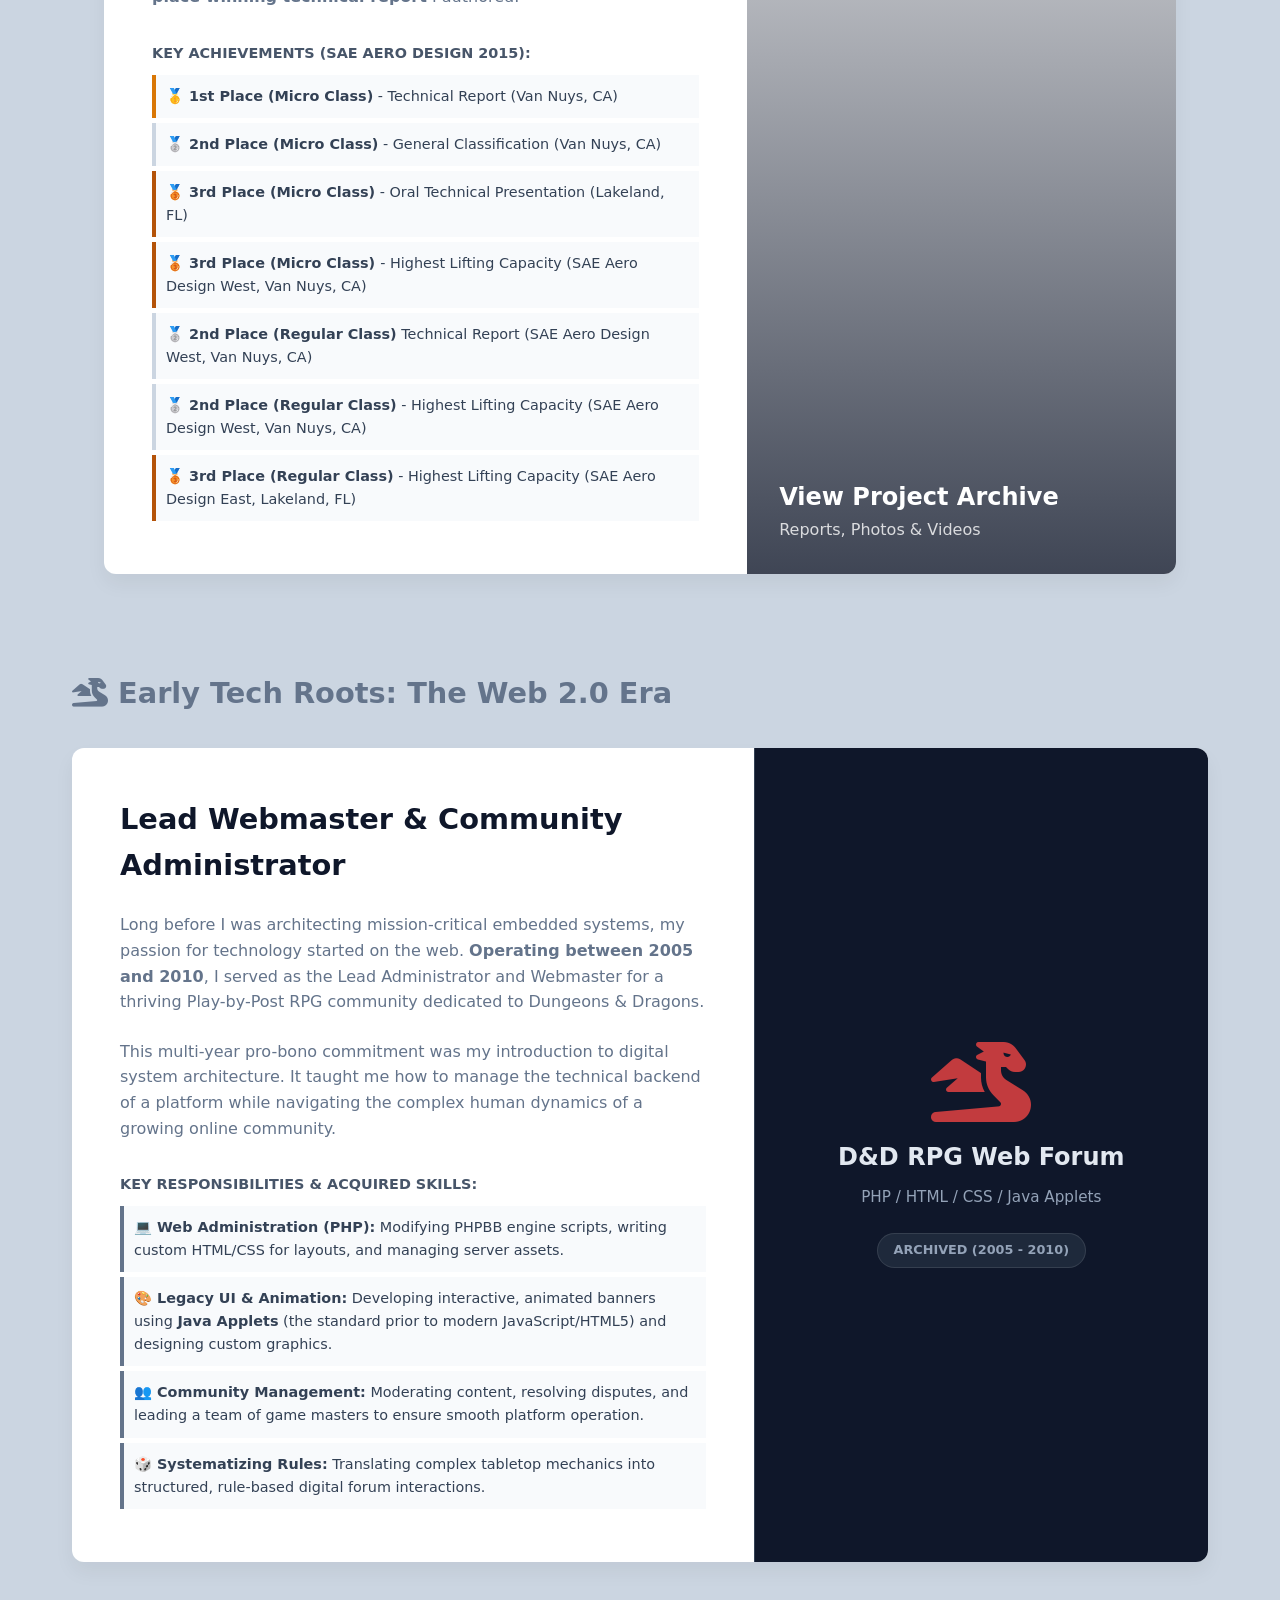
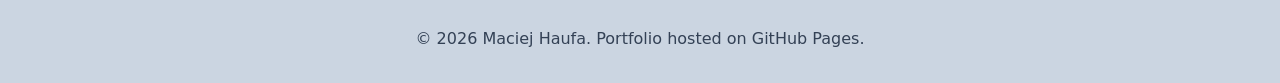
==== commit 52d86e63: "Update index.html" ====
--- a/index.html
+++ b/index.html
@@ -83,7 +83,7 @@
                 <span class="skill-tag skill-a">Embedded Linux (on SBCs)</span>
                 <span class="skill-tag skill-a">Docker & Containerization</span>
                 <span class="skill-tag skill-a">HTML/CSS/JavaScript</span>
-                <span class="skill-tag skill-sw">PHP</span>
+                <span class="skill-tag skill-a">PHP</span>
             </div>
             <div class="skills-group">
                 <span class="skills-label" style="color: var(--accent-hw);">Hardware Design & Manufacturing</span>
@@ -439,12 +439,12 @@
             </a>
             <a href="projects/solar-tracker.html" class="project-card-link">
                  <div class="project-card">
-                    <div class="card-thumbnail"><img src="images/solar-tracker-3d.jpg" alt="Solar Tracker"></div>
-                    <div class="card-content">
-                        <span class="status done">Completed</span>
-                        <h3>Double Axis Solar Tracker</h3>
-                        <p class="project-desc">An autonomous sun-tracking system featuring a custom differential LDR array, anemometer wind-protection overrides, and an LCD HMI for parameter configuration.</p>
-                        <div class="tech-stack-mini"><i class="fas fa-sun"></i> Closed-loop Control, EEPROM, Relays</div>
+                    <div class="card-thumbnail"><img src="images/solar-tracker-v1.png" alt="Solar Tracker"></div>
+                    <div class="card-content">
+                        <span class="status done">Completed</span>
+                        <h3>Dual-Axis Solar Tracker</h3>
+                       <p class="project-desc">A closed-loop dual-axis solar tracking system featuring custom LDR sensing, environmental fail-safe logic, and an embedded HMI for field configuration.</p>
+                        <div class="tech-stack-mini"><i class="fas fa-sun"></i> Closed-loop Control, HMI, Sensors, Relay Logic, EEPROM</div>
                     </div>
                  </div>
             </a>
